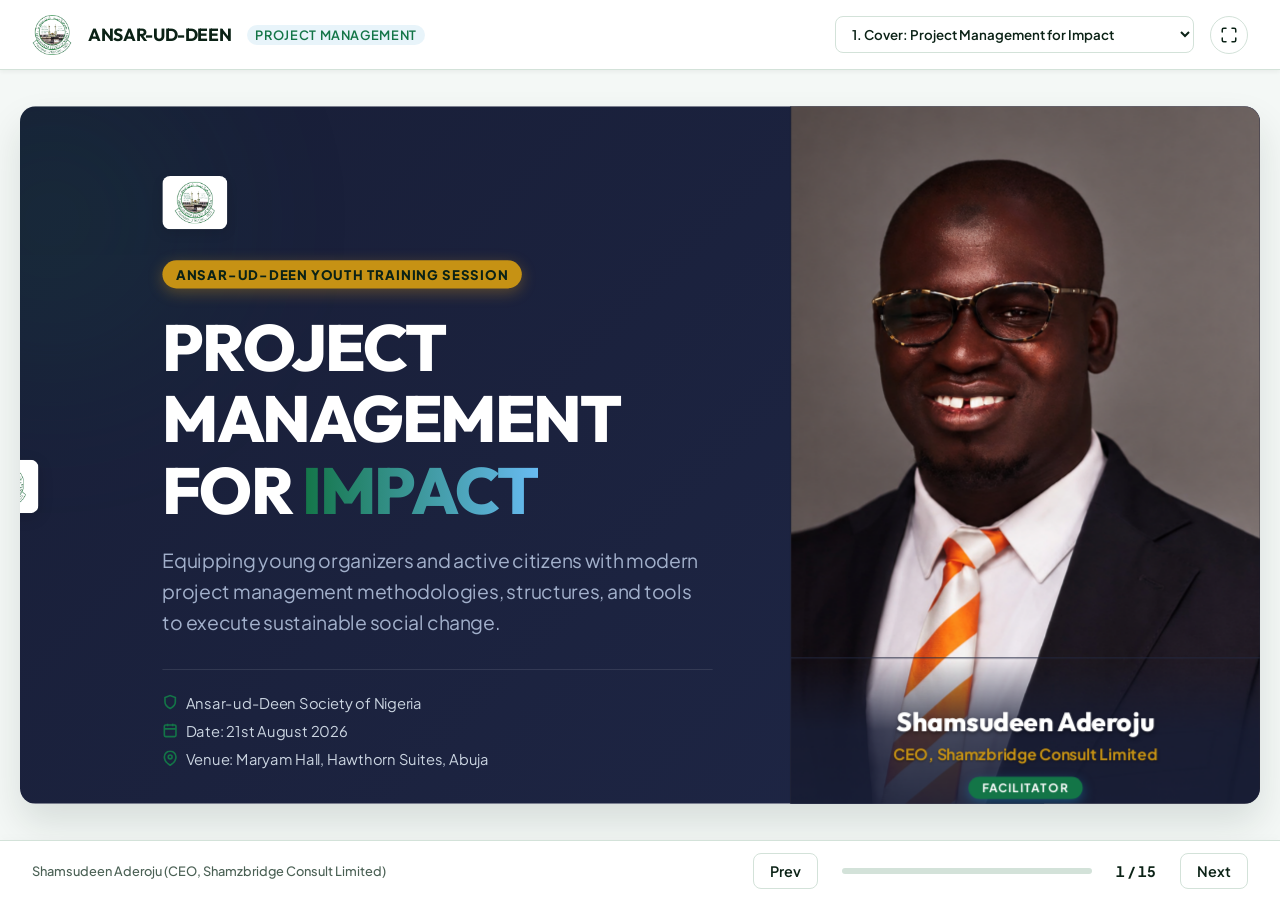
==== index.html @ d58ef49d "Reorganize files: move pm-presentation content to root and adjust relative paths" ====
<!DOCTYPE html>
<html lang="en">
<head>
  <meta charset="UTF-8">
  <meta name="viewport" content="width=device-width, initial-scale=1.0">
  <title>Project Management for Impact | Ansar-ud-Deen Society</title>
  <meta name="description" content="Semi-interactive slide presentation on Project Management for Impact for Ansar-ud-Deen Society.">
  <link rel="stylesheet" href="style.css">
  <script>
    window.addEventListener('error', function(e) {
      const errorDiv = document.createElement('div');
      errorDiv.style.position = 'fixed';
      errorDiv.style.top = '0';
      errorDiv.style.left = '0';
      errorDiv.style.width = '100%';
      errorDiv.style.backgroundColor = '#e11d48';
      errorDiv.style.color = '#ffffff';
      errorDiv.style.padding = '12px 24px';
      errorDiv.style.fontSize = '14px';
      errorDiv.style.fontFamily = 'monospace';
      errorDiv.style.zIndex = '999999';
      errorDiv.style.boxShadow = '0 4px 12px rgba(0,0,0,0.15)';
      errorDiv.innerHTML = '<strong>JS Error:</strong> ' + e.message + ' at ' + e.filename.split('/').pop() + ':' + e.lineno + ':' + e.colno;
      document.body.appendChild(errorDiv);
    });
  </script>
</head>
<body>

  <!-- TOP HEADER -->
  <header>
    <div class="brand-section">
      <div class="brand-logos">
        <img src="images/ansarudeen.png" alt="Ansar-ud-Deen Logo" class="logo-img" onerror="this.style.display='none'">
      </div>
      <span class="brand-title">ANSAR-UD-DEEN</span>
      <span class="brand-tagline">Project Management</span>
    </div>
    
    <div class="nav-controls">
      <select id="slideSelect" class="slide-select">
        <option value="0">1. Cover: Project Management for Impact</option>
        <option value="1">2. Project Management Lifecycle: 5-Phase Cycle</option>
        <option value="2">3. Core PM Concepts &amp; Iron Triangle</option>
        <option value="3">4. Phase 1: Initiation (Needs Assessment)</option>
        <option value="4">5. Phase 2: Planning &amp; Design</option>
        <option value="5">6. Phase 3: Execution &amp; Team Dynamics</option>
        <option value="6">7. Phase 4: Monitoring &amp; Evaluation</option>
        <option value="7">8. Phase 5: Closure &amp; Sustainability</option>
        <option value="8">9. Impact Model Canvas: Overview</option>
        <option value="9">10. Impact Model Canvas: Interactive Grid</option>
        <option value="10">11. Tying PM Lifecycle &amp; Canvas Into Projects</option>
        <option value="11">12. Live Walkthrough: NEXIM Project</option>
        <option value="12">13. Empowering Professionals &amp; Teams</option>
        <option value="13">14. Case Studies of Social Impact</option>
        <option value="14">15. Conclusion &amp; Q&amp;A</option>
      </select>
      
      <button id="fullscreenBtn" class="btn btn-icon" title="Toggle Fullscreen (Shortcut: F)">
        <svg width="18" height="18" viewBox="0 0 24 24" fill="none" stroke="currentColor" stroke-width="2" stroke-linecap="round" stroke-linejoin="round"><path d="M8 3H5a2 2 0 0 0-2 2v3m18 0V5a2 2 0 0 0-2-2h-3m0 18h3a2 2 0 0 0 2-2v-3M3 16v3a2 2 0 0 0 2 2h3"></path></svg>
      </button>
    </div>
  </header>

  <!-- VIEWPORT FOR 16:9 DECK CONTAINER -->
  <main class="deck-viewport" id="deckViewport">
    <div class="deck-container" id="deckContainer">

      <!-- ==========================================
           SLIDE 1: COVER SLIDE
           ========================================== -->
      <section class="slide active slide-cover" id="slide-0">
        <!-- Background Shapes -->
        <div class="slide-bg-shapes">
          <div class="bg-blob-1"></div>
          <div class="bg-blob-2"></div>
        </div>

        <!-- Top Right Logo -->
        <img src="images/ansarudeen.png" alt="Ansar-ud-Deen Logo" class="cover-top-logo-right" onerror="this.style.display='none'">

        <div class="cover-container">
          <div class="cover-left">
            <img src="images/ansarudeen.png" alt="Ansar-ud-Deen Logo" class="cover-logo-left" onerror="this.style.display='none'">
            <span class="cover-badge">Ansar-ud-Deen Youth Training Session</span>
            <h1 class="cover-title">PROJECT MANAGEMENT FOR <span>IMPACT</span></h1>
            <p class="cover-description">
              Equipping young organizers and active citizens with modern project management methodologies, structures, and tools to execute sustainable social change.
            </p>
            <div class="cover-meta">
              <div class="meta-item">
                <svg width="16" height="16" viewBox="0 0 24 24" fill="none" stroke="currentColor" stroke-width="2.5"><path d="M12 22s8-4 8-10V5l-8-3-8 3v7c0 6 8 10 8 10z"></path></svg>
                <span>Ansar-ud-Deen Society of Nigeria</span>
              </div>
              <div class="meta-item">
                <svg width="16" height="16" viewBox="0 0 24 24" fill="none" stroke="currentColor" stroke-width="2.5"><rect x="3" y="4" width="18" height="18" rx="2" ry="2"></rect><line x1="16" y1="2" x2="16" y2="6"></line><line x1="8" y1="2" x2="8" y2="6"></line><line x1="3" y1="10" x2="21" y2="10"></line></svg>
                <span>Date: 21st August 2026</span>
              </div>
              <div class="meta-item">
                <svg width="16" height="16" viewBox="0 0 24 24" fill="none" stroke="currentColor" stroke-width="2.5"><path d="M21 10c0 7-9 13-9 13s-9-6-9-13a9 9 0 0 1 18 0z"></path><circle cx="12" cy="10" r="3"></circle></svg>
                <span>Venue: Maryam Hall, Hawthorn Suites, Abuja</span>
              </div>
            </div>
          </div>
          <div class="cover-right">
            <!-- Full Speaker Image & Overlay Card -->
            <img src="Mr Shamsudeen Aderoju.png" alt="Shamsudeen Aderoju" class="cover-speaker-img-full" onerror="this.style.display='none'">
            <div class="cover-speaker-overlay-banner">
              <h3 class="cover-speaker-name">Shamsudeen Aderoju</h3>
              <p class="cover-speaker-title">CEO, Shamzbridge Consult Limited</p>
              <span class="cover-speaker-badge">Facilitator</span>
            </div>
          </div>
        </div>
      </section>
      <!-- ==========================================
           SLIDE 2: STANDARD PROJECT MANAGEMENT LIFECYCLE (5-PHASE CYCLE)
           ========================================== -->
      <section class="slide" id="slide-1">
        <!-- Background Shapes -->
        <div class="slide-bg-shapes">
          <div class="bg-blob-1"></div>
          <div class="bg-blob-2"></div>
          <div class="bg-pattern"></div>
        </div>

        <h1 class="slide-title">The Project Management Lifecycle</h1>
        <p class="body-text" style="margin-bottom: 1rem;">
          A structured framework to guide project teams from initial concept to successful execution and long-term community impact.
        </p>
        
        <div class="framework-container">
          <div class="framework-diagram">
            <div class="framework-step active" data-target="fw-initiation">
              <span class="step-num">1</span>
              <span class="step-title">Initiation</span>
            </div>
            <div class="framework-step" data-target="fw-planning">
              <span class="step-num">2</span>
              <span class="step-title">Planning</span>
            </div>
            <div class="framework-step" data-target="fw-execution">
              <span class="step-num">3</span>
              <span class="step-title">Execution</span>
            </div>
            <div class="framework-step" data-target="fw-monitoring">
              <span class="step-num">4</span>
              <span class="step-title">M&amp;E (Control)</span>
            </div>
            <div class="framework-step" data-target="fw-closure">
              <span class="step-num">5</span>
              <span class="step-title">Closure</span>
            </div>
          </div>
          
          <div class="framework-details-panel">
            <!-- STEP 1: INITIATION -->
            <div class="framework-details-content active" id="fw-initiation">
              <div class="framework-detail-header">
                <span class="framework-detail-badge">Phase 1</span>
                <h3 class="framework-detail-title">Project Initiation</h3>
              </div>
              <p class="body-text" style="font-size: 0.95rem; margin-bottom: 1rem;">
                <b>Core Question:</b> Is this project worth doing and feasible? Define initial scope, assess community needs, identify key stakeholders, and secure basic authorization.
              </p>
              <div class="framework-bullets">
                <div class="framework-bullet-item">
                  <svg width="14" height="14" viewBox="0 0 24 24" fill="none" stroke="currentColor" stroke-width="3" stroke-linecap="round" stroke-linejoin="round"><polyline points="20 6 9 17 4 12"></polyline></svg>
                  <span><b>Needs Assessment:</b> Use surveys, focus groups, and interviews to discover real local problems rather than making assumptions.</span>
                </div>
                <div class="framework-bullet-item">
                  <svg width="14" height="14" viewBox="0 0 24 24" fill="none" stroke="currentColor" stroke-width="3" stroke-linecap="round" stroke-linejoin="round"><polyline points="20 6 9 17 4 12"></polyline></svg>
                  <span><b>Project Charter:</b> Write a high-level project charter defining objectives, expected outcomes, scope boundaries, and core team.</span>
                </div>
                <div class="framework-bullet-item">
                  <svg width="14" height="14" viewBox="0 0 24 24" fill="none" stroke="currentColor" stroke-width="3" stroke-linecap="round" stroke-linejoin="round"><polyline points="20 6 9 17 4 12"></polyline></svg>
                  <span><b>Key Output:</b> An approved Project Charter and stakeholder register to proceed to detailed planning.</span>
                </div>
              </div>
            </div>

            <!-- STEP 2: PLANNING -->
            <div class="framework-details-content" id="fw-planning">
              <div class="framework-detail-header">
                <span class="framework-detail-badge">Phase 2</span>
                <h3 class="framework-detail-title">Project Planning</h3>
              </div>
              <p class="body-text" style="font-size: 0.95rem; margin-bottom: 1rem;">
                <b>Core Question:</b> How exactly will we deliver the project? Map out tasks, milestones, calendars, budgets, resources, and risk mitigations.
              </p>
              <div class="framework-bullets">
                <div class="framework-bullet-item">
                  <svg width="14" height="14" viewBox="0 0 24 24" fill="none" stroke="currentColor" stroke-width="3" stroke-linecap="round" stroke-linejoin="round"><polyline points="20 6 9 17 4 12"></polyline></svg>
                  <span><b>Work Breakdown Structure (WBS):</b> Divide the project scope into small, manageable tasks with clear assignments.</span>
                </div>
                <div class="framework-bullet-item">
                  <svg width="14" height="14" viewBox="0 0 24 24" fill="none" stroke="currentColor" stroke-width="3" stroke-linecap="round" stroke-linejoin="round"><polyline points="20 6 9 17 4 12"></polyline></svg>
                  <span><b>Budgeting &amp; Sponsorship:</b> Develop itemized budgets and pitch templates to secure funding and resources.</span>
                </div>
                <div class="framework-bullet-item">
                  <svg width="14" height="14" viewBox="0 0 24 24" fill="none" stroke="currentColor" stroke-width="3" stroke-linecap="round" stroke-linejoin="round"><polyline points="20 6 9 17 4 12"></polyline></svg>
                  <span><b>Key Output:</b> A comprehensive project roadmap (Gantt schedule), budget plans, and risk checklist.</span>
                </div>
              </div>
            </div>

            <!-- STEP 3: EXECUTION -->
            <div class="framework-details-content" id="fw-execution">
              <div class="framework-detail-header">
                <span class="framework-detail-badge">Phase 3</span>
                <h3 class="framework-detail-title">Project Execution</h3>
              </div>
              <p class="body-text" style="font-size: 0.95rem; margin-bottom: 1rem;">
                <b>Core Question:</b> Are we deploying planned activities effectively? Coordinate volunteers, manage partners, run public campaigns, and execute operations.
              </p>
              <div class="framework-bullets">
                <div class="framework-bullet-item">
                  <svg width="14" height="14" viewBox="0 0 24 24" fill="none" stroke="currentColor" stroke-width="3" stroke-linecap="round" stroke-linejoin="round"><polyline points="20 6 9 17 4 12"></polyline></svg>
                  <span><b>Team Coordination:</b> Hold team standups, distribute volunteer checklists, and manage vendor/partner relations.</span>
                </div>
                <div class="framework-bullet-item">
                  <svg width="14" height="14" viewBox="0 0 24 24" fill="none" stroke="currentColor" stroke-width="3" stroke-linecap="round" stroke-linejoin="round"><polyline points="20 6 9 17 4 12"></polyline></svg>
                  <span><b>Public Relations:</b> Conduct marketing, community outreach, and stakeholder engagement to drive enrollment or attendance.</span>
                </div>
                <div class="framework-bullet-item">
                  <svg width="14" height="14" viewBox="0 0 24 24" fill="none" stroke="currentColor" stroke-width="3" stroke-linecap="round" stroke-linejoin="round"><polyline points="20 6 9 17 4 12"></polyline></svg>
                  <span><b>Key Output:</b> Active delivery of project tasks, workshop sessions, or community campaigns.</span>
                </div>
              </div>
            </div>

            <!-- STEP 4: MONITORING -->
            <div class="framework-details-content" id="fw-monitoring">
              <div class="framework-detail-header">
                <span class="framework-detail-badge">Phase 4</span>
                <h3 class="framework-detail-title">Monitoring &amp; Evaluation</h3>
              </div>
              <p class="body-text" style="font-size: 0.95rem; margin-bottom: 1rem;">
                <b>Core Question:</b> Are we meeting goals and managing resources? Track timelines, analyze budgets, and gather social impact metrics.
              </p>
              <div class="framework-bullets">
                <div class="framework-bullet-item">
                  <svg width="14" height="14" viewBox="0 0 24 24" fill="none" stroke="currentColor" stroke-width="3" stroke-linecap="round" stroke-linejoin="round"><polyline points="20 6 9 17 4 12"></polyline></svg>
                  <span><b>Variance Control:</b> Track actual schedule progress and expenditures vs. target baselines to handle issues early.</span>
                </div>
                <div class="framework-bullet-item">
                  <svg width="14" height="14" viewBox="0 0 24 24" fill="none" stroke="currentColor" stroke-width="3" stroke-linecap="round" stroke-linejoin="round"><polyline points="20 6 9 17 4 12"></polyline></svg>
                  <span><b>Impact Metrics:</b> Verify immediate quantitative outputs and track long-term qualitative changes in communities.</span>
                </div>
                <div class="framework-bullet-item">
                  <svg width="14" height="14" viewBox="0 0 24 24" fill="none" stroke="currentColor" stroke-width="3" stroke-linecap="round" stroke-linejoin="round"><polyline points="20 6 9 17 4 12"></polyline></svg>
                  <span><b>Key Output:</b> Operational data, registry metrics, budget trackers, and feedback surveys.</span>
                </div>
              </div>
            </div>

            <!-- STEP 5: CLOSURE -->
            <div class="framework-details-content" id="fw-closure">
              <div class="framework-detail-header">
                <span class="framework-detail-badge">Phase 5</span>
                <h3 class="framework-detail-title">Project Closure &amp; Handover</h3>
              </div>
              <p class="body-text" style="font-size: 0.95rem; margin-bottom: 1rem;">
                <b>Core Question:</b> What did we accomplish and how do we ensure sustainability? Complete accounts, write reports, and hand over assets.
              </p>
              <div class="framework-bullets">
                <div class="framework-bullet-item">
                  <svg width="14" height="14" viewBox="0 0 24 24" fill="none" stroke="currentColor" stroke-width="3" stroke-linecap="round" stroke-linejoin="round"><polyline points="20 6 9 17 4 12"></polyline></svg>
                  <span><b>Administrative Closure:</b> Pay final vendor invoices, audit project ledger, and compile financial records.</span>
                </div>
                <div class="framework-bullet-item">
                  <svg width="14" height="14" viewBox="0 0 24 24" fill="none" stroke="currentColor" stroke-width="3" stroke-linecap="round" stroke-linejoin="round"><polyline points="20 6 9 17 4 12"></polyline></svg>
                  <span><b>Lessons Learned &amp; Handover:</b> Archive graphic design assets, contact registers, and write review logs for future teams.</span>
                </div>
                <div class="framework-bullet-item">
                  <svg width="14" height="14" viewBox="0 0 24 24" fill="none" stroke="currentColor" stroke-width="3" stroke-linecap="round" stroke-linejoin="round"><polyline points="20 6 9 17 4 12"></polyline></svg>
                  <span><b>Key Output:</b> Final project evaluation report, lessons log, financial audit, and sustainability handover contracts.</span>
                </div>
              </div>
            </div>
          </div>
        </div>
      </section>

      <!-- ==========================================
           SLIDE 3: CORE PM CONCEPTS & IRON TRIANGLE
           ========================================== -->
      <section class="slide" id="slide-2">
        <!-- Background Shapes -->
        <div class="slide-bg-shapes">
          <div class="bg-blob-1"></div>
          <div class="bg-blob-2"></div>
          <div class="bg-pattern"></div>
        </div>

        <h1 class="slide-title">Core Project Management Concepts</h1>
        
        <div class="concepts-layout">
          <div class="triangle-container">
            <h3 class="section-header" id="triangleInfoTitle" style="font-size: 1.1rem;">Click Triangle Nodes to Explore</h3>
            <svg class="iron-triangle-svg" viewBox="0 0 300 300">
              <!-- Lines -->
              <line id="line-scope-time" class="triangle-line" x1="150" y1="50" x2="50" y2="220" />
              <line id="line-scope-cost" class="triangle-line" x1="150" y1="50" x2="250" y2="220" />
              <line id="line-time-cost" class="triangle-line" x1="50" y1="220" x2="250" y2="220" />
              
              <!-- Nodes -->
              <g class="triangle-node active" data-concept="scope" transform="translate(150,50)">
                <circle r="10" />
                <text class="triangle-text" y="-20" text-anchor="middle">SCOPE</text>
              </g>
              <g class="triangle-node" data-concept="time" transform="translate(50,220)">
                <circle r="10" />
                <text class="triangle-text" x="-15" y="25" text-anchor="middle">TIME</text>
              </g>
              <g class="triangle-node" data-concept="cost" transform="translate(250,220)">
                <circle r="10" />
                <text class="triangle-text" x="15" y="25" text-anchor="middle">COST</text>
              </g>
              
              <text class="triangle-center-text" x="150" y="170">QUALITY</text>
            </svg>
            <div class="triangle-info-box">
              Changing any side of the triangle compromises quality.
            </div>
          </div>
          
          <div class="concept-tabs">
            <div class="concept-tab-card active" data-concept="scope">
              <div class="concept-tab-header">
                <span class="concept-tab-title">Scope: The What &amp; How Much</span>
                <span class="concept-tab-badge tab-badge-navy">Boundary</span>
              </div>
              <p class="concept-tab-desc">
                Scope defines all the work required to complete the project successfully. It is your project's boundary. 
                <br><br>
                <b>Scope Creep:</b> Adding uncontrolled tasks without expanding budget or time. Stop scope creep early to protect your team from burnout.
              </p>
            </div>
            
            <div class="concept-tab-card" data-concept="time">
              <div class="concept-tab-header">
                <span class="concept-tab-title">Time: The Timeline &amp; Schedule</span>
                <span class="concept-tab-badge tab-badge-blue">Deadline</span>
              </div>
              <p class="concept-tab-desc">
                Projects have a strict start and end. Time management involves planning calendar milestones, tasks duration, and resource scheduling.
                <br><br>
                Use simple timelines (like Gantt charts) to track milestones and avoid project day crunches.
              </p>
            </div>
            
            <div class="concept-tab-card" data-concept="cost">
              <div class="concept-tab-header">
                <span class="concept-tab-title">Cost: The Budget &amp; Funds</span>
                <span class="concept-tab-badge tab-badge-accent">Finance</span>
              </div>
              <p class="concept-tab-desc">
                Cost encompasses financial budgets, materials, and volunteer assets. 
                <br><br>
                Always draft itemized budgets. Map costs to sponsorships (cash or in-kind donations) and run audits to build credibility with sponsors and partners.
              </p>
            </div>
          </div>
        </div>
      </section>

      <!-- ==========================================
           SLIDE 4: PHASE 1: INITIATION
           ========================================== -->
      <section class="slide" id="slide-3">
        <!-- Background Shapes -->
        <div class="slide-bg-shapes">
          <div class="bg-blob-1"></div>
          <div class="bg-blob-2"></div>
          <div class="bg-pattern"></div>
        </div>

        <h1 class="slide-title">Phase 1: Project Initiation</h1>
        
        <div class="initiation-layout">
          <div class="checklist-box">
            <div class="checklist-item">
              <div class="checklist-bullet">1</div>
              <div class="checklist-text">
                <h4>Community Needs Assessment</h4>
                <p>Never guess a community's needs. Use surveys, focus groups, and interviews to find the root issues affecting the community.</p>
              </div>
            </div>
            <div class="checklist-item">
              <div class="checklist-bullet">2</div>
              <div class="checklist-text">
                <h4>Define the Project Charter</h4>
                <p>Draft a brief project brief specifying the "Why", "What", expected outcomes, core project director, and team members.</p>
              </div>
            </div>
            <div class="checklist-item">
              <div class="checklist-bullet">3</div>
              <div class="checklist-text">
                <h4>Stakeholder Analysis</h4>
                <p>Identify local leaders, government agencies, corporate sponsors, and volunteers whose support or feedback is required.</p>
              </div>
            </div>
          </div>
          
          <div class="sdg-selector">
            <h3 class="section-header" style="font-size: 1.1rem; margin-bottom: 0.5rem;">Aligning with Global SDGs</h3>
            <p class="body-text" style="font-size: 0.9rem; margin-bottom: 1rem;">Click an SDG card below to see how project alignments look:</p>
            
            <div class="sdg-grid">
              <button class="sdg-icon-btn sdg-1 active" data-sdg="1">
                <img src="images/Sustainable_Development_Goal_01NoPoverty.svg.webp" alt="SDG 1">
              </button>
              <button class="sdg-icon-btn sdg-2" data-sdg="2">
                <img src="images/SDG2-zero-hunger-progress-FINAL.webp" alt="SDG 2">
              </button>
              <button class="sdg-icon-btn sdg-3" data-sdg="3">
                <img src="images/sdg3.png" alt="SDG 3">
              </button>
              <button class="sdg-icon-btn sdg-4" data-sdg="4">
                <img src="images/sdg4.png" alt="SDG 4">
              </button>
              <button class="sdg-icon-btn sdg-5" data-sdg="5">
                <img src="images/sdg5.png" alt="SDG 5">
              </button>
              <button class="sdg-icon-btn sdg-6" data-sdg="6">
                <img src="images/sdg6.png" alt="SDG 6">
              </button>
              <button class="sdg-icon-btn sdg-8" data-sdg="8">
                <img src="images/sdg8.png" alt="SDG 8">
              </button>
              <button class="sdg-icon-btn sdg-13" data-sdg="13">
                <img src="images/sdg13.png" alt="SDG 13">
              </button>
            </div>
            
            <div class="sdg-details">
              <h4 class="sdg-details-title" id="sdgDetailsTitle">SDG 1: No Poverty</h4>
              <p class="sdg-details-desc" id="sdgDetailsDesc">Projects targeting financial literacy, micro-enterprise training for local youths, and skills acquisition schemes. This resolves through local entrepreneurship summits and vocational training.</p>
            </div>
          </div>
        </div>
      </section>

      <!-- ==========================================
           SLIDE 5: PHASE 2: PLANNING & DESIGN
           ========================================== -->
      <section class="slide" id="slide-4">
        <!-- Background Shapes -->
        <div class="slide-bg-shapes">
          <div class="bg-blob-1"></div>
          <div class="bg-blob-2"></div>
          <div class="bg-pattern"></div>
        </div>

        <h1 class="slide-title">Phase 2: Planning &amp; Design</h1>
        
        <div class="planning-layout">
          <div class="gantt-widget">
            <h3 class="section-header" style="font-size: 1.1rem; margin-bottom: 0;">Project Roadmap (Gantt Schedule)</h3>
            <p style="font-size: 0.8rem; color: var(--color-text-muted);">Click on a bar below to view phase details:</p>
            
            <div class="gantt-chart">
              <div class="gantt-row">
                <span class="gantt-label">Initiation</span>
                <div class="gantt-timeline-track">
                  <div class="gantt-bar gantt-w1-2" data-phase="initiation">Weeks 1 - 2</div>
                </div>
              </div>
              <div class="gantt-row">
                <span class="gantt-label">Planning &amp; PR</span>
                <div class="gantt-timeline-track">
                  <div class="gantt-bar gantt-w2-4" data-phase="planning">Weeks 2 - 4</div>
                </div>
              </div>
              <div class="gantt-row">
                <span class="gantt-label">Execution</span>
                <div class="gantt-timeline-track">
                  <div class="gantt-bar gantt-w4-6" data-phase="execution">Weeks 4 - 6</div>
                </div>
              </div>
              <div class="gantt-row">
                <span class="gantt-label">M&amp;E &amp; Closure</span>
                <div class="gantt-timeline-track">
                  <div class="gantt-bar gantt-w5-8" data-phase="closure">Weeks 5 - 8</div>
                </div>
              </div>
            </div>
            
            <div class="gantt-info-panel">
              <h4 class="gantt-info-title" id="ganttInfoTitle">Weeks 1 - 2: Project Initiation</h4>
              <p class="gantt-info-desc" id="ganttInfoDesc">Perform needs assessments, stakeholder interviews, align with strategic project goals, draft project charter, and secure initial approvals.</p>
            </div>
          </div>
          
          <div style="display: flex; flex-direction: column; gap: 1.5rem; justify-content: center;">
            <div class="card">
              <h4 class="card-title">Work Breakdown Structure (WBS)</h4>
              <p class="body-text" style="font-size: 0.9rem; margin-bottom: 0;">
                Deconstruct the project into small, bite-sized tasks. Distribute tasks to committee members using clear checklists to prevent gaps.
              </p>
            </div>
            <div class="card accent">
              <h4 class="card-title">Risk Management Checklist</h4>
              <p class="body-text" style="font-size: 0.9rem; margin-bottom: 0;">
                Identify threats early (e.g., logistics issues, venue problems, rain). Formulate backup plans so the project continues smoothly no matter the conditions.
              </p>
            </div>
          </div>
        </div>
      </section>

      <!-- ==========================================
           SLIDE 6: PHASE 3: EXECUTION & TEAM DYNAMICS
           ========================================== -->
      <section class="slide" id="slide-5">
        <!-- Background Shapes -->
        <div class="slide-bg-shapes">
          <div class="bg-blob-1"></div>
          <div class="bg-blob-2"></div>
          <div class="bg-pattern"></div>
        </div>

        <h1 class="slide-title">Phase 3: Execution &amp; Team Dynamics</h1>
        
        <div class="execution-layout">
          <div class="org-chart-box">
            <h3 class="section-header" style="font-size: 1.1rem; margin-bottom: 0;">Interactive Project Team</h3>
            
            <!-- Director Node -->
            <div class="org-node director active" data-id="director">
              <div class="org-node-title">Project Director</div>
              <div class="org-node-subtitle">Overall Lead</div>
            </div>
            <div class="org-line"></div>
            
            <!-- Sub Roles Row -->
            <div class="org-row-flex">
              <div class="org-node" data-id="planner">
                <div class="org-node-title">Secretary</div>
                <div class="org-node-subtitle">Admin &amp; Records</div>
              </div>
              <div class="org-node" data-id="treasurer">
                <div class="org-node-title">Treasurer / Logistics</div>
                <div class="org-node-subtitle">Finance &amp; Venue</div>
              </div>
              <div class="org-node" data-id="relations">
                <div class="org-node-title">PR &amp; Volunteers</div>
                <div class="org-node-subtitle">Media &amp; Recruitment</div>
              </div>
            </div>
          </div>
          
          <div class="org-details-card">
            <h3 class="org-details-name" id="orgDetailsName">Project Director</h3>
            <span class="org-details-role" id="orgDetailsRole">Strategic Leader</span>
            <div class="org-details-list" id="orgDetailsList">
              <div class="framework-bullet-item">
                <svg width="14" height="14" viewBox="0 0 24 24" fill="none" stroke="currentColor" stroke-width="3" stroke-linecap="round" stroke-linejoin="round"><polyline points="20 6 9 17 4 12"></polyline></svg>
                <span>Liaises with project sponsors, steering committee, and advisory board.</span>
              </div>
              <div class="framework-bullet-item">
                <svg width="14" height="14" viewBox="0 0 24 24" fill="none" stroke="currentColor" stroke-width="3" stroke-linecap="round" stroke-linejoin="round"><polyline points="20 6 9 17 4 12"></polyline></svg>
                <span>Overlooks all project deliverables, milestones, and safety guidelines.</span>
              </div>
              <div class="framework-bullet-item">
                <svg width="14" height="14" viewBox="0 0 24 24" fill="none" stroke="currentColor" stroke-width="3" stroke-linecap="round" stroke-linejoin="round"><polyline points="20 6 9 17 4 12"></polyline></svg>
                <span>Coordinates key stakeholder and partner relations.</span>
              </div>
              <div class="framework-bullet-item">
                <svg width="14" height="14" viewBox="0 0 24 24" fill="none" stroke="currentColor" stroke-width="3" stroke-linecap="round" stroke-linejoin="round"><polyline points="20 6 9 17 4 12"></polyline></svg>
                <span>Drives the project's vision and core goals.</span>
              </div>
            </div>
          </div>
        </div>
      </section>

      <!-- ==========================================
           SLIDE 7: PHASE 4: MONITORING & EVALUATION
           ========================================== -->
      <section class="slide" id="slide-6">
        <!-- Background Shapes -->
        <div class="slide-bg-shapes">
          <div class="bg-blob-1"></div>
          <div class="bg-blob-2"></div>
          <div class="bg-pattern"></div>
        </div>

        <h1 class="slide-title">Phase 4: Monitoring &amp; Evaluation</h1>
        
        <div class="m-e-layout">
          <div class="m-e-cards">
            <div class="m-e-card">
              <span class="m-e-badge badge-output">Outputs</span>
              <div class="m-e-content">
                <h4>Quantitative Actions</h4>
                <p>The immediate, tangible results of your activities. Easy to count but doesn't show long-term change.</p>
                <p style="font-size: 0.8rem; font-weight: bold; margin-top: 4px; color: var(--color-primary);">
                  Examples: 50 laptops distributed, 100 students registered, 5 classes run.
                </p>
              </div>
            </div>
            
            <div class="m-e-card">
              <span class="m-e-badge badge-outcome">Outcomes</span>
              <div class="m-e-content">
                <h4>Qualitative Changes</h4>
                <p>The actual impact or behavioral shifts in the community. Requires long-term tracking.</p>
                <p style="font-size: 0.8rem; font-weight: bold; margin-top: 4px; color: var(--color-accent);">
                  Examples: 65% of students secured tech jobs, local coding projects created.
                </p>
              </div>
            </div>
          </div>
          
          <div class="calculator-widget">
            <h3 class="calc-title">Project Impact Estimator</h3>
            
            <div class="calc-row">
              <div class="calc-row-header">
                <span>Active Project Volunteers</span>
                <span id="volunteersValue">25</span>
              </div>
              <input type="range" id="volunteersSlider" class="calc-slider" min="5" max="200" value="25">
            </div>
            
            <div class="calc-row">
              <div class="calc-row-header">
                <span>Target Community Reach</span>
                <span id="targetReachValue">150</span>
              </div>
              <input type="range" id="targetReachSlider" class="calc-slider" min="50" max="5000" value="150" step="50">
            </div>
            
            <div class="calc-row">
              <div class="calc-row-header">
                <span>Resource/Budget Efficiency</span>
                <span id="efficiencyValue">Medium</span>
              </div>
              <input type="range" id="efficiencySlider" class="calc-slider" min="1" max="3" value="2" step="1">
            </div>
            
            <div class="calc-result-box">
              <div style="font-size: 0.75rem; text-transform: uppercase; color: var(--color-text-muted); font-weight: 700;">Project Impact Score</div>
              <div class="calc-score" id="calcScore">0</div>
              <div class="calc-rating" id="calcRating">Local Project Impact</div>
            </div>
          </div>
        </div>
      </section>

      <!-- ==========================================
           SLIDE 8: PHASE 5: CLOSURE & SUSTAINABILITY
           ========================================== -->
      <section class="slide" id="slide-7">
        <!-- Background Shapes -->
        <div class="slide-bg-shapes">
          <div class="bg-blob-1"></div>
          <div class="bg-blob-2"></div>
          <div class="bg-pattern"></div>
        </div>

        <h1 class="slide-title">Phase 5: Closure &amp; Sustainability</h1>
        
        <div class="closure-grid">
          <div class="card closure-card">
            <div class="closure-card-icon">📂</div>
            <h4 class="closure-card-title">Administrative Closure</h4>
            <p class="closure-card-text">
              Ensure all project accounts balance, return borrowed venues, clear expenses, and compile documentation reports.
            </p>
            <div class="closure-list">
              <div class="closure-item">
                <svg width="14" height="14" viewBox="0 0 24 24" fill="none" stroke="currentColor" stroke-width="3" stroke-linecap="round" stroke-linejoin="round"><polyline points="20 6 9 17 4 12"></polyline></svg>
                <span>Financial Auditing done</span>
              </div>
              <div class="closure-item">
                <svg width="14" height="14" viewBox="0 0 24 24" fill="none" stroke="currentColor" stroke-width="3" stroke-linecap="round" stroke-linejoin="round"><polyline points="20 6 9 17 4 12"></polyline></svg>
                <span>Vendor payments completed</span>
              </div>
            </div>
          </div>
          
          <div class="card closure-card accent">
            <div class="closure-card-icon">🧠</div>
            <h4 class="closure-card-title">Knowledge Handover</h4>
            <p class="closure-card-text">
              Save key contacts, volunteer lists, design graphics, and write a "lessons learned" review for future board directors.
            </p>
            <div class="closure-list">
              <div class="closure-item">
                <svg width="14" height="14" viewBox="0 0 24 24" fill="none" stroke="currentColor" stroke-width="3" stroke-linecap="round" stroke-linejoin="round"><polyline points="20 6 9 17 4 12"></polyline></svg>
                <span>Lessons log archived</span>
              </div>
              <div class="closure-item">
                <svg width="14" height="14" viewBox="0 0 24 24" fill="none" stroke="currentColor" stroke-width="3" stroke-linecap="round" stroke-linejoin="round"><polyline points="20 6 9 17 4 12"></polyline></svg>
                <span>Shared drive folders structured</span>
              </div>
            </div>
          </div>
          
          <div class="card closure-card">
            <div class="closure-card-icon">🌱</div>
            <h4 class="closure-card-title">Long-term Sustainability</h4>
            <p class="closure-card-text">
              Hand over physical facilities to local community committees or formulate a self-sustaining funding system.
            </p>
            <div class="closure-list">
              <div class="closure-item">
                <svg width="14" height="14" viewBox="0 0 24 24" fill="none" stroke="currentColor" stroke-width="3" stroke-linecap="round" stroke-linejoin="round"><polyline points="20 6 9 17 4 12"></polyline></svg>
                <span>Asset custodians appointed</span>
              </div>
              <div class="closure-item">
                <svg width="14" height="14" viewBox="0 0 24 24" fill="none" stroke="currentColor" stroke-width="3" stroke-linecap="round" stroke-linejoin="round"><polyline points="20 6 9 17 4 12"></polyline></svg>
                <span>Partnership contracts signed</span>
              </div>
            </div>
          </div>
        </div>
      </section>

      <!-- ==========================================
           SLIDE 9: IMPACT MODEL CANVAS OVERVIEW
           ========================================== -->
      <section class="slide" id="slide-8">
        <!-- Background Shapes -->
        <div class="slide-bg-shapes">
          <div class="bg-blob-1"></div>
          <div class="bg-blob-2"></div>
          <div class="bg-pattern"></div>
        </div>

        <h1 class="slide-title">Impact Model Canvas: Overview</h1>
        
        <div class="canvas-intro-layout">
          <div class="canvas-mockup">
            <div class="mockup-block mb-p">Problem &amp; Needs</div>
            <div class="mockup-block mb-ka">Core Activities</div>
            <div class="mockup-block mb-vp">Value Proposition</div>
            <div class="mockup-block mb-ch">Channels</div>
            <div class="mockup-block mb-si">Social Impact</div>
            <div class="mockup-block mb-kr">Key Resources</div>
            <div class="mockup-block mb-b">Beneficiaries</div>
            <div class="mockup-block mb-co">Cost Structure</div>
            <div class="mockup-block mb-rs">Sustainability Model</div>
          </div>
          
          <div class="canvas-intro-bullets">
            <h2 class="slide-subtitle" style="margin-bottom: 0.5rem; font-size: 1.5rem;">Why use the Canvas?</h2>
            
            <div class="canvas-intro-item">
              <div class="canvas-intro-number">1</div>
              <div class="canvas-intro-text">
                <h4>Social Mission Centered</h4>
                <p>Unlike traditional business canvases, the Impact Model Canvas positions the community's problems and long-term social impact as the foundation.</p>
              </div>
            </div>
            
            <div class="canvas-intro-item">
              <div class="canvas-intro-number">2</div>
              <div class="canvas-intro-text">
                <h4>Holistic Planning on One Page</h4>
                <p>Forces the project planning committee to map out activities, resources, stakeholders, and funding streams side-by-side to verify alignment.</p>
              </div>
            </div>
            
            <div class="canvas-intro-item">
              <div class="canvas-intro-number">3</div>
              <div class="canvas-intro-text">
                <h4>Prepares You for Sponsor Pitches</h4>
                <p>Fills in the exact gaps corporate CSR sponsors ask about: Who benefits? What do you spend? How do you measure success?</p>
              </div>
            </div>
          </div>
        </div>
      </section>

      <!-- ==========================================
           SLIDE 10: IMPACT MODEL CANVAS INTERACTIVE GRID
           ========================================== -->
      <section class="slide" id="slide-9">
        <!-- Background Shapes -->
        <div class="slide-bg-shapes">
          <div class="bg-blob-1"></div>
          <div class="bg-blob-2"></div>
          <div class="bg-pattern"></div>
        </div>

        <h1 class="slide-title">The Impact Model Canvas</h1>
        
        <div class="canvas-interactive-wrapper">
          <div class="canvas-grid">
            <!-- Problem -->
            <div class="canvas-block cb-problem active" data-block="problem">
              <span class="canvas-block-num">01</span>
              <span class="canvas-block-title">Problem &amp; Local Needs</span>
              <span class="canvas-block-icon">❓</span>
            </div>
            
            <!-- Activities -->
            <div class="canvas-block cb-activities" data-block="activities">
              <span class="canvas-block-num">02</span>
              <span class="canvas-block-title">Core Activities</span>
              <span class="canvas-block-icon">⚡</span>
            </div>
            
            <!-- Value Proposition -->
            <div class="canvas-block cb-value" data-block="value">
              <span class="canvas-block-num">03</span>
              <span class="canvas-block-title">Value Proposition</span>
              <span class="canvas-block-icon">💎</span>
            </div>
            
            <!-- Channels -->
            <div class="canvas-block cb-channels" data-block="channels">
              <span class="canvas-block-num">04</span>
              <span class="canvas-block-title">Channels</span>
              <span class="canvas-block-icon">📣</span>
            </div>
            
            <!-- Social Impact -->
            <div class="canvas-block cb-impact" data-block="impact">
              <span class="canvas-block-num">05</span>
              <span class="canvas-block-title">Social Impact</span>
              <span class="canvas-block-icon">🎯</span>
            </div>
            
            <!-- Resources -->
            <div class="canvas-block cb-resources" data-block="resources">
              <span class="canvas-block-num">06</span>
              <span class="canvas-block-title">Key Resources</span>
              <span class="canvas-block-icon">🛠️</span>
            </div>
            
            <!-- Beneficiaries -->
            <div class="canvas-block cb-beneficiaries" data-block="beneficiaries">
              <span class="canvas-block-num">07</span>
              <span class="canvas-block-title">Beneficiaries</span>
              <span class="canvas-block-icon">👥</span>
            </div>
            
            <!-- Costs -->
            <div class="canvas-block cb-costs" data-block="costs">
              <span class="canvas-block-num">08</span>
              <span class="canvas-block-title">Cost Structure</span>
              <span class="canvas-block-icon">💳</span>
            </div>
            
            <!-- Revenue -->
            <div class="canvas-block cb-revenue" data-block="revenue">
              <span class="canvas-block-num">09</span>
              <span class="canvas-block-title">Sustainability &amp; Reinvestment</span>
              <span class="canvas-block-icon">💰</span>
            </div>
          </div>
          
          <div class="canvas-interactive-detail">
            <h4 class="canvas-detail-title" id="canvasDetailTitle">1. Problem &amp; Local Needs</h4>
            <p class="canvas-detail-desc" id="canvasDetailDesc">
              Specify the community issues you are tackling (e.g., poor sanitation, youth unemployment in Northern Nigeria). <b>Project Example:</b> High youth unemployment due to lack of standard tech skills.
            </p>
          </div>
        </div>
      </section>

      <!-- ==========================================
           SLIDE 11: TYING PM LIFECYCLE & IMPACT CANVAS
           ========================================== -->
      <section class="slide" id="slide-10">
        <!-- Background Shapes -->
        <div class="slide-bg-shapes">
          <div class="bg-blob-1"></div>
          <div class="bg-blob-2"></div>
          <div class="bg-pattern"></div>
        </div>

        <h1 class="slide-title">Tying PM Lifecycle &amp; Impact Canvas Into Projects</h1>
        <p class="body-text" style="margin-bottom: 0.5rem;">
          How does strategy tie into execution? The project lifecycle manages our project phases, the Impact Model Canvas designs our project logic, and strategic governance drives delivery.
        </p>

        <div class="integration-layout">
          <!-- CARD 1: LIFECYCLE (WHEN) -->
          <div class="integration-flow-card">
            <span class="flow-badge rise">1. PM Lifecycle: Phases</span>
            <h4>Manage The Delivery (When)</h4>
            <div class="integration-bullets">
              <div class="integration-bullet">
                <svg width="14" height="14" viewBox="0 0 24 24" fill="none" stroke="currentColor" stroke-width="3"><polyline points="20 6 9 17 4 12"></polyline></svg>
                <span>Select execution steps: <b>Initiation, Planning, Execution, M&amp;E, Closure</b>.</span>
              </div>
              <div class="integration-bullet">
                <svg width="14" height="14" viewBox="0 0 24 24" fill="none" stroke="currentColor" stroke-width="3"><polyline points="20 6 9 17 4 12"></polyline></svg>
                <span>Determine how milestones are met at each operational gateway.</span>
              </div>
              <div class="integration-bullet">
                <svg width="14" height="14" viewBox="0 0 24 24" fill="none" stroke="currentColor" stroke-width="3"><polyline points="20 6 9 17 4 12"></polyline></svg>
                <span>Establish clear stage-gate reviews before proceeding to the next phase.</span>
              </div>
            </div>
          </div>

          <!-- CARD 2: CANVAS (HOW) -->
          <div class="integration-flow-card">
            <span class="flow-badge canvas">2. Canvas: Design Logic</span>
            <h4>Map The Structure (How)</h4>
            <div class="integration-bullets">
              <div class="integration-bullet">
                <svg width="14" height="14" viewBox="0 0 24 24" fill="none" stroke="currentColor" stroke-width="3"><polyline points="20 6 9 17 4 12"></polyline></svg>
                <span>Connect <b>Needs</b> directly to a unique <b>Value Proposition</b>.</span>
              </div>
              <div class="integration-bullet">
                <svg width="14" height="14" viewBox="0 0 24 24" fill="none" stroke="currentColor" stroke-width="3"><polyline points="20 6 9 17 4 12"></polyline></svg>
                <span>Map <b>Key Partners</b> and <b>Resources</b> required for operations.</span>
              </div>
              <div class="integration-bullet">
                <svg width="14" height="14" viewBox="0 0 24 24" fill="none" stroke="currentColor" stroke-width="3"><polyline points="20 6 9 17 4 12"></polyline></svg>
                <span>Analyze <b>Cost Structures</b> and formulate a <b>Sustainability Model</b>.</span>
              </div>
            </div>
          </div>

          <!-- CARD 3: EXECUTION (WHY) -->
          <div class="integration-flow-card">
            <span class="flow-badge framework">3. Strategic Execution</span>
            <h4>Define The Goal (Why)</h4>
            <div class="integration-bullets">
              <div class="integration-bullet">
                <svg width="14" height="14" viewBox="0 0 24 24" fill="none" stroke="currentColor" stroke-width="3"><polyline points="20 6 9 17 4 12"></polyline></svg>
                <span>Validate needs and analyze solutions before investing team funds.</span>
              </div>
              <div class="integration-bullet">
                <svg width="14" height="14" viewBox="0 0 24 24" fill="none" stroke="currentColor" stroke-width="3"><polyline points="20 6 9 17 4 12"></polyline></svg>
                <span>Use the Canvas to pitch sponsors during stakeholder engagement.</span>
              </div>
              <div class="integration-bullet">
                <svg width="14" height="14" viewBox="0 0 24 24" fill="none" stroke="currentColor" stroke-width="3"><polyline points="20 6 9 17 4 12"></polyline></svg>
                <span>Deliver activities and measure outcomes systematically using indicators.</span>
              </div>
            </div>
          </div>
        </div>
      </section>

      <!-- ==========================================
           SLIDE 12: LIVE WALKTHROUGH (NEXIM CASE STUDY)
           ========================================== -->
      <section class="slide" id="slide-11">
        <!-- Background Shapes -->
        <div class="slide-bg-shapes">
          <div class="bg-blob-1"></div>
          <div class="bg-blob-2"></div>
          <div class="bg-pattern"></div>
        </div>

        <h1 class="slide-title">Walkthrough: Application in a Live Project</h1>
        <p class="body-text" style="margin-bottom: 0.5rem;">
          How project teams applied the Impact Model Canvas and lifecycle phases to implement the <b>NEXIM Bank Women Empowerment Initiative</b> in Abuja.
        </p>

        <div class="walkthrough-layout">
          <!-- STEP 1 -->
          <div class="walkthrough-step-card">
            <div class="walkthrough-step-header">
              <div class="walkthrough-step-num">1</div>
              <span class="walkthrough-step-badge">Strategic Alignment</span>
            </div>
            <h4 class="walkthrough-step-title">Step 1: Choose Strategic Target</h4>
            <p class="walkthrough-step-desc">
              Focus on economic restoration for female agri-entrepreneurs affected by local market shifts in Abuja.
            </p>
            <div class="walkthrough-list">
              <div class="walkthrough-item">
                <svg width="10" height="10" viewBox="0 0 24 24" fill="none" stroke="currentColor" stroke-width="3.5"><polyline points="20 6 9 17 4 12"></polyline></svg>
                <span><b>Strategic Goal:</b> Rebuild local capacities &amp; invest in vocational skills.</span>
              </div>
              <div class="walkthrough-item">
                <svg width="10" height="10" viewBox="0 0 24 24" fill="none" stroke="currentColor" stroke-width="3.5"><polyline points="20 6 9 17 4 12"></polyline></svg>
                <span><b>SDG Targets:</b> SDG 5 (Gender Equality) &amp; SDG 8 (Decent Work).</span>
              </div>
            </div>
          </div>

          <!-- STEP 2 -->
          <div class="walkthrough-step-card">
            <div class="walkthrough-step-header">
              <div class="walkthrough-step-num">2</div>
              <span class="walkthrough-step-badge">Canvas Mapping</span>
            </div>
            <h4 class="walkthrough-step-title">Step 2: Map the Impact Logic</h4>
            <p class="walkthrough-step-desc">
              Formulate structural logistics for the beneficiary using the 9 blocks of the Impact Model Canvas.
            </p>
            <div class="walkthrough-list">
              <div class="walkthrough-item">
                <svg width="10" height="10" viewBox="0 0 24 24" fill="none" stroke="currentColor" stroke-width="3.5"><polyline points="20 6 9 17 4 12"></polyline></svg>
                <span><b>Value Prop:</b> Rice-milling machine, ₦5M grant, &amp; scholarship.</span>
              </div>
              <div class="walkthrough-item">
                <svg width="10" height="10" viewBox="0 0 24 24" fill="none" stroke="currentColor" stroke-width="3.5"><polyline points="20 6 9 17 4 12"></polyline></svg>
                <span><b>Partners:</b> NEXIM Bank &amp; local agricultural associations.</span>
              </div>
            </div>
          </div>

          <!-- STEP 3 -->
          <div class="walkthrough-step-card">
            <div class="walkthrough-step-header">
              <div class="walkthrough-step-num">3</div>
              <span class="walkthrough-step-badge">Project Phase Execution</span>
            </div>
            <h4 class="walkthrough-step-title">Step 3: Execute via Project Lifecycle</h4>
            <p class="walkthrough-step-desc">
              Carry the plan through the project lifecycle from initiation to final evaluation.
            </p>
            <div class="walkthrough-list">
              <div class="walkthrough-item">
                <svg width="10" height="10" viewBox="0 0 24 24" fill="none" stroke="currentColor" stroke-width="3.5"><polyline points="20 6 9 17 4 12"></polyline></svg>
                <span><b>Engage &amp; Execute:</b> Secured NEXIM grant and ran operations.</span>
              </div>
              <div class="walkthrough-item">
                <svg width="10" height="10" viewBox="0 0 24 24" fill="none" stroke="currentColor" stroke-width="3.5"><polyline points="20 6 9 17 4 12"></polyline></svg>
                <span><b>Evaluate:</b> Tracked production output increase of milling operations.</span>
              </div>
            </div>
          </div>
        </div>
      </section>

      <!-- ==========================================
           SLIDE 13: EMPOWERING PROFESSIONALS & TEAMS
           ========================================== -->
      <section class="slide" id="slide-12">
        <!-- Background Shapes -->
        <div class="slide-bg-shapes">
          <div class="bg-blob-1"></div>
          <div class="bg-blob-2"></div>
          <div class="bg-pattern"></div>
        </div>

        <h1 class="slide-title">Empowering Professionals &amp; Teams</h1>
        <p class="body-text" style="margin-bottom: 2rem;">
          How applying the Impact Model Canvas and project management frameworks improves the capacity, career advancement, and strategic delivery of professionals and team members.
        </p>
        
        <div class="member-value-layout">
          <div class="card value-card">
            <span class="value-num">01</span>
            <h4 class="value-title">Career &amp; Professional Growth</h4>
            <p class="value-text">
              Mastering the Canvas builds professional skills in strategic planning, operations logistics, and financial systems. These are top skills required in corporate workspaces and startups.
            </p>
          </div>
          
          <div class="card value-card accent">
            <span class="value-num">02</span>
            <h4 class="value-title">Securing Sponsors &amp; Capital</h4>
            <p class="value-text">
              Sponsors don't fund vague ideas; they fund structures. Pitching with a completed Impact Canvas proves to corporate partners that your project team operates with high competence and accountability.
            </p>
          </div>
          
          <div class="card value-card">
            <span class="value-num">03</span>
            <h4 class="value-title">Effective Team Leadership</h4>
            <p class="value-text">
              Using transparent frameworks reduces ambiguity. Clear roles, budgets, and milestones prevent volunteer burnout, building a unified, high-performing project team.
            </p>
          </div>
        </div>
      </section>

      <!-- ==========================================
           SLIDE 14: CASE STUDIES OF SOCIAL IMPACT
           ========================================== -->
      <section class="slide" id="slide-13">
        <!-- Background Shapes -->
        <div class="slide-bg-shapes">
          <div class="bg-blob-1"></div>
          <div class="bg-blob-2"></div>
          <div class="bg-pattern"></div>
        </div>

        <h1 class="slide-title">Case Studies of Social Impact</h1>
        
        <div class="case-studies-layout">
          <div class="case-selector">
            <button class="case-btn active" data-target="case-1">
              <h4 class="case-btn-title">Race to Green</h4>
              <span class="case-btn-loc">Abuja FCT Outreach</span>
            </button>
            
            <button class="case-btn" data-target="case-2">
              <h4 class="case-btn-title">Women Empowerment</h4>
              <span class="case-btn-loc">NEXIM Bank Partnership</span>
            </button>
          </div>
          
          <div class="case-display">
            <!-- CASE 1 CONTENT -->
            <div class="case-content active" id="case-1">
              <div class="case-header">
                <div>
                  <h3 class="case-title">Baba &amp; Yara "Race to Green" Campaign</h3>
                  <span class="case-location">Abuja FCT (14th Edition)</span>
                </div>
                <div class="case-meta">
                  <span class="case-tag">Environment (SDG 12/13)</span>
                </div>
              </div>
              <div class="case-body">
                <div class="case-text">
                  <h5>Local Need &amp; Problem</h5>
                  <p class="body-text" style="font-size: 0.9rem; line-height: 1.5; margin-bottom: 1rem;">
                    Growing plastic waste pollution in public spaces and lack of structured recycling consciousness among city dwellers in Abuja.
                  </p>
                  <h5>Project Solution &amp; Actions</h5>
                  <p class="body-text" style="font-size: 0.9rem; line-height: 1.5; margin-bottom: 0;">
                    Integrated Worker's Day novelty games with a multi-month plastic waste collection challenge. Partnered with local recycling hubs to route gathered plastics.
                  </p>
                </div>
                <div class="case-stats">
                  <div class="stat-item">
                    <span class="stat-num">1,000+</span>
                    <div class="stat-label">KG Plastics Recycled</div>
                  </div>
                  <div class="stat-item">
                    <span class="stat-num">100+</span>
                    <div class="stat-label">Active Youth Volunteers</div>
                  </div>
                  <div class="stat-item">
                    <span class="stat-num">3</span>
                    <div class="stat-label">Local Hub Partners</div>
                  </div>
                </div>
              </div>
            </div>
            
            <!-- CASE 2 CONTENT -->
            <div class="case-content" id="case-2">
              <div class="case-header">
                <div>
                  <h3 class="case-title">Agri-Business Support Fund</h3>
                  <span class="case-location">Abuja Rural Communities</span>
                </div>
                <div class="case-meta">
                  <span class="case-tag">Gender (SDG 5/8)</span>
                </div>
              </div>
              <div class="case-body">
                <div class="case-text">
                  <h5>Local Need &amp; Problem</h5>
                  <p class="body-text" style="font-size: 0.9rem; line-height: 1.5; margin-bottom: 1rem;">
                    Marginalized female agri-entrepreneurs in FCT rural outskirts lacking modern processing machinery and business expansion capital.
                  </p>
                  <h5>Project Solution &amp; Actions</h5>
                  <p class="body-text" style="font-size: 0.9rem; line-height: 1.5; margin-bottom: 0;">
                    Partnered with NEXIM Bank to launch a support fund, delivering machinery and financial grants to rural entrepreneurs alongside educational scholarships.
                  </p>
                </div>
                <div class="case-stats">
                  <div class="stat-item">
                    <span class="stat-num">₦5.0M</span>
                    <div class="stat-label">Financial Grant Awarded</div>
                  </div>
                  <div class="stat-item">
                    <span class="stat-num">1</span>
                    <div class="stat-label">Rice Milling Machine</div>
                  </div>
                  <div class="stat-item">
                    <span class="stat-num">1</span>
                    <div class="stat-label">Child Scholarship</div>
                  </div>
                </div>
              </div>
            </div>
          </div>
        </div>
      </section>

      <!-- ==========================================
           SLIDE 15: CONCLUSION & Q&A
           ========================================== -->
      <section class="slide" id="slide-14">
        <!-- Background Shapes -->
        <div class="slide-bg-shapes">
          <div class="bg-blob-1"></div>
          <div class="bg-blob-2"></div>
          <div class="bg-pattern"></div>
        </div>

        <h1 class="slide-title">Conclusion &amp; Call to Action</h1>
        
        <div class="cta-layout">
          <div class="cta-left">
            <h2 class="cta-headline">Let's Lead with <span>Impact</span></h2>
            <p class="body-text">
              Project management isn't just administrative paperwork; it's the vehicle that carries our vision to reality. Go back to your teams and organizations and build programs that change lives!
            </p>
            
            <div class="speaker-card">
              <div class="speaker-avatar">SO</div>
              <div class="speaker-info">
                <h5>Shamsudeen Aderoju</h5>
                <p>CEO, Shamzbridge Consult Limited</p>
              </div>
            </div>
          </div>
        </div>
      </section>

    </div>
  </main>

  <!-- FOOTER -->
  <footer>
    <div class="footer-info">
      Shamsudeen Aderoju (CEO, Shamzbridge Consult Limited)
    </div>
    
    <div class="footer-controls">
      <button id="prevBtn" class="btn" title="Previous Slide (Left Arrow / Backspace)">Prev</button>
      
      <div class="progress-bar-container">
        <div class="progress-bar-fill" id="progressFill"></div>
      </div>
      
      <span class="slide-number" id="slideNumDisplay">1 / 15</span>
      
      <button id="nextBtn" class="btn" title="Next Slide (Right Arrow / Space)">Next</button>
    </div>
  </footer>



  <script src="script.js"></script>
</body>
</html>
---- style.css ----
@import url('https://fonts.googleapis.com/css2?family=Outfit:wght@300;400;500;600;700;800&family=Plus+Jakarta+Sans:wght@300;400;500;600;700;800&display=swap');

:root {
  --color-primary: #137547;       /* Ansarudeen Forest Green */
  --color-secondary: #0b2216;     /* Deep Forest Black-Green */
  --color-accent: #c69214;        /* Premium Gold */
  --color-bg: #f4f8f6;            /* Clean light green-gray background */
  --color-slide-bg: #ffffff;      /* Slide background */
  --color-text-dark: #0b2216;     /* High contrast dark text */
  --color-text-muted: #4a6054;    /* Secondary muted text */
  --color-border: #d3e2d9;        /* Subtle green-gray divider */
  --shadow-sm: 0 2px 4px rgba(11, 34, 22, 0.05);
  --shadow-md: 0 10px 25px rgba(11, 34, 22, 0.08);
  --shadow-lg: 0 20px 40px rgba(11, 34, 22, 0.12);
  --font-title: 'Outfit', 'Plus Jakarta Sans', sans-serif;
  --font-body: 'Plus Jakarta Sans', sans-serif;
  --slide-width: 1280px;
  --slide-height: 720px;
  --scale: 1;
}

* {
  box-sizing: border-box;
  margin: 0;
  padding: 0;
  -webkit-font-smoothing: antialiased;
}

body {
  font-family: var(--font-body);
  background-color: var(--color-bg);
  color: var(--color-text-dark);
  overflow: hidden;
  height: 100vh;
  width: 100vw;
  display: flex;
  flex-direction: column;
  justify-content: space-between;
  user-select: none;
}

/* Header & Navigation */
header {
  height: 70px;
  background-color: var(--color-slide-bg);
  border-bottom: 1px solid var(--color-border);
  padding: 0 2rem;
  display: flex;
  justify-content: space-between;
  align-items: center;
  z-index: 10;
  box-shadow: var(--shadow-sm);
}

.brand-section {
  display: flex;
  align-items: center;
  gap: 1rem;
}

.brand-logos {
  display: flex;
  align-items: center;
  gap: 12px;
}

.logo-img {
  height: 40px;
  object-fit: contain;
  border-radius: 4px;
}

.logo-separator {
  width: 1px;
  height: 24px;
  background-color: var(--color-border);
}

.brand-title {
  font-family: var(--font-title);
  font-weight: 700;
  font-size: 1.1rem;
  color: var(--color-secondary);
  letter-spacing: -0.02em;
}

.brand-tagline {
  font-size: 0.8rem;
  color: var(--color-primary);
  font-weight: 600;
  text-transform: uppercase;
  letter-spacing: 0.05em;
  background-color: rgba(33, 145, 202, 0.1);
  padding: 2px 8px;
  border-radius: 12px;
}

.nav-controls {
  display: flex;
  align-items: center;
  gap: 1rem;
}

.btn {
  background: none;
  border: 1px solid var(--color-border);
  color: var(--color-text-dark);
  padding: 8px 16px;
  border-radius: 8px;
  font-weight: 600;
  font-size: 0.9rem;
  cursor: pointer;
  display: flex;
  align-items: center;
  gap: 8px;
  transition: all 0.2s ease;
  font-family: var(--font-body);
}

.btn:hover {
  background-color: var(--color-border);
  transform: translateY(-1px);
}

.btn-primary {
  background-color: var(--color-primary);
  color: white;
  border-color: var(--color-primary);
}

.btn-primary:hover {
  background-color: #177cb2;
  border-color: #177cb2;
}

.btn-accent {
  background-color: var(--color-accent);
  color: var(--color-secondary);
  border-color: var(--color-accent);
}

.btn-accent:hover {
  background-color: #df960c;
  border-color: #df960c;
}

.btn-icon {
  width: 38px;
  height: 38px;
  padding: 0;
  display: flex;
  align-items: center;
  justify-content: center;
  border-radius: 50%;
}

.slide-select {
  padding: 8px 12px;
  border-radius: 8px;
  border: 1px solid var(--color-border);
  font-family: var(--font-body);
  font-weight: 600;
  color: var(--color-text-dark);
  background-color: var(--color-slide-bg);
  outline: none;
  cursor: pointer;
}

/* Presentation Deck Outer Shell */
.deck-viewport {
  flex: 1;
  display: flex;
  align-items: center;
  justify-content: center;
  position: relative;
  overflow: hidden;
  padding: 20px;
}

/* 16:9 Scale Container */
.deck-container {
  width: var(--slide-width);
  height: var(--slide-height);
  position: relative;
  transform: scale(var(--scale));
  transform-origin: center center;
  background-color: var(--color-slide-bg);
  box-shadow: var(--shadow-lg);
  border-radius: 16px;
  overflow: hidden;
  flex-shrink: 0;
}

/* Slides Framework */
.slide {
  position: absolute;
  top: 0;
  left: 0;
  width: 100%;
  height: 100%;
  padding: 3.5rem 4rem;
  opacity: 0;
  visibility: hidden;
  transform: scale(0.96) translateY(10px);
  transition: opacity 0.5s cubic-bezier(0.25, 1, 0.5, 1), 
              transform 0.5s cubic-bezier(0.25, 1, 0.5, 1), 
              visibility 0.5s;
  display: flex;
  flex-direction: column;
  justify-content: flex-start;
  z-index: 1;
  background: radial-gradient(circle at 8% 8%, rgba(33, 145, 202, 0.05) 0%, transparent 45%),
              radial-gradient(circle at 92% 92%, rgba(246, 170, 19, 0.05) 0%, transparent 45%),
              #ffffff;
}

.slide.active {
  opacity: 1;
  visibility: visible;
  transform: scale(1) translateY(0);
  z-index: 2;
}

/* Footer Section */
footer {
  height: 60px;
  background-color: var(--color-slide-bg);
  border-top: 1px solid var(--color-border);
  padding: 0 2rem;
  display: flex;
  justify-content: space-between;
  align-items: center;
  z-index: 10;
  box-shadow: 0 -2px 10px rgba(0, 0, 0, 0.02);
}

.footer-info {
  font-size: 0.8rem;
  color: var(--color-text-muted);
  font-weight: 500;
}

.footer-controls {
  display: flex;
  align-items: center;
  gap: 1.5rem;
}

.progress-bar-container {
  width: 250px;
  height: 6px;
  background-color: var(--color-border);
  border-radius: 3px;
  overflow: hidden;
  position: relative;
}

.progress-bar-fill {
  height: 100%;
  background-color: var(--color-primary);
  width: 0%;
  transition: width 0.3s cubic-bezier(0.25, 1, 0.5, 1);
}

.slide-number {
  font-weight: 700;
  font-size: 0.9rem;
  color: var(--color-secondary);
  font-variant-numeric: tabular-nums;
}

/* Typography Rules */
h1.slide-title {
  font-family: var(--font-title);
  font-weight: 800;
  font-size: 2.8rem;
  color: var(--color-secondary);
  line-height: 1.2;
  margin-bottom: 2rem;
  position: relative;
  display: flex;
  align-items: center;
  gap: 12px;
}

h1.slide-title::before {
  content: '';
  display: inline-block;
  width: 6px;
  height: 36px;
  background-color: var(--color-primary);
  border-radius: 3px;
}

h2.slide-subtitle {
  font-family: var(--font-title);
  font-weight: 700;
  font-size: 1.8rem;
  color: var(--color-secondary);
  margin-bottom: 1.5rem;
}

h3.section-header {
  font-family: var(--font-title);
  font-weight: 600;
  font-size: 1.3rem;
  color: var(--color-primary);
  margin-bottom: 1rem;
  text-transform: uppercase;
  letter-spacing: 0.05em;
}

p.body-text {
  font-size: 1.05rem;
  color: var(--color-text-muted);
  line-height: 1.6;
  margin-bottom: 1.5rem;
}

/* Presentation Elements & Cards */
.grid-2 {
  display: grid;
  grid-template-columns: 1fr 1fr;
  gap: 2.5rem;
  align-items: center;
  height: calc(100% - 90px);
}

.grid-3 {
  display: grid;
  grid-template-columns: repeat(3, 1fr);
  gap: 2rem;
  height: calc(100% - 90px);
}

.grid-4 {
  display: grid;
  grid-template-columns: repeat(4, 1fr);
  gap: 1.5rem;
  height: calc(100% - 90px);
}

.card {
  background: var(--color-slide-bg);
  border: 1px solid var(--color-border);
  border-radius: 12px;
  padding: 1.8rem;
  box-shadow: var(--shadow-sm);
  transition: all 0.3s ease;
  position: relative;
  overflow: hidden;
}

.card:hover {
  transform: translateY(-5px);
  box-shadow: var(--shadow-md);
  border-color: rgba(33, 145, 202, 0.4);
}

.card::before {
  content: '';
  position: absolute;
  top: 0;
  left: 0;
  width: 100%;
  height: 4px;
  background-color: var(--color-primary);
  transform: scaleX(0);
  transform-origin: left;
  transition: transform 0.3s ease;
}

.card:hover::before {
  transform: scaleX(1);
}

.card.accent::before {
  background-color: var(--color-accent);
}

.card-icon {
  width: 48px;
  height: 48px;
  background-color: rgba(33, 145, 202, 0.1);
  border-radius: 10px;
  display: flex;
  align-items: center;
  justify-content: center;
  color: var(--color-primary);
  margin-bottom: 1.2rem;
  font-size: 1.5rem;
}

.card.accent .card-icon {
  background-color: rgba(246, 170, 19, 0.1);
  color: var(--color-accent);
}

.card-title {
  font-family: var(--font-title);
  font-weight: 700;
  font-size: 1.25rem;
  color: var(--color-secondary);
  margin-bottom: 0.8rem;
}

/* ========================================================
   SLIDE 1: Title / Cover Slide
   ======================================================== */
.slide-cover {
  background: linear-gradient(135deg, #181e37 0%, #1f2747 100%);
  color: white;
  padding: 0;
  position: relative;
  display: flex;
  flex-direction: row;
  align-items: center;
  justify-content: center;
}

.cover-bg-art {
  position: absolute;
  top: 0;
  left: 0;
  width: 100%;
  height: 100%;
  overflow: hidden;
  z-index: 1;
}

.cover-glow-1 {
  position: absolute;
  top: -10%;
  right: -10%;
  width: 60%;
  height: 80%;
  background: radial-gradient(circle, rgba(33, 145, 202, 0.18) 0%, rgba(33, 145, 202, 0) 70%);
  filter: blur(80px);
}

.cover-glow-2 {
  position: absolute;
  bottom: -20%;
  left: -10%;
  width: 50%;
  height: 70%;
  background: radial-gradient(circle, rgba(246, 170, 19, 0.12) 0%, rgba(246, 170, 19, 0) 70%);
  filter: blur(80px);
}

.cover-container {
  display: grid;
  grid-template-columns: 1.2fr 0.8fr;
  width: 100%;
  height: 100%;
  z-index: 2;
}

.cover-left {
  padding: 4.5rem 5rem;
  display: flex;
  flex-direction: column;
  justify-content: center;
}

.cover-right {
  background: rgba(255, 255, 255, 0.03);
  backdrop-filter: blur(10px);
  border-left: 1px solid rgba(255, 255, 255, 0.08);
  padding: 4rem;
  display: flex;
  flex-direction: column;
  align-items: center;
  justify-content: center;
  gap: 2rem;
  text-align: center;
}

.cover-badge {
  background-color: var(--color-accent);
  color: var(--color-secondary);
  font-weight: 800;
  font-size: 0.85rem;
  text-transform: uppercase;
  letter-spacing: 0.08em;
  padding: 6px 14px;
  border-radius: 30px;
  align-self: flex-start;
  margin-bottom: 1.5rem;
  box-shadow: 0 4px 15px rgba(246, 170, 19, 0.3);
}

.cover-title {
  font-family: var(--font-title);
  font-size: 4.2rem;
  font-weight: 800;
  line-height: 1.1;
  letter-spacing: -0.03em;
  color: white;
  margin-bottom: 1.2rem;
}

.cover-title span {
  background: linear-gradient(90deg, var(--color-primary) 0%, #68bbf2 100%);
  -webkit-background-clip: text;
  -webkit-text-fill-color: transparent;
}

.cover-description {
  font-size: 1.25rem;
  line-height: 1.6;
  color: #a2b0cb;
  margin-bottom: 2rem;
  font-weight: 400;
  max-width: 580px;
}

.cover-meta {
  display: flex;
  flex-direction: column;
  gap: 10px;
  border-top: 1px solid rgba(255, 255, 255, 0.1);
  padding-top: 1.5rem;
  margin-top: auto;
}

.meta-item {
  display: flex;
  align-items: center;
  gap: 8px;
  font-size: 0.95rem;
  color: #cbd5e1;
}

.meta-item svg {
  color: var(--color-primary);
}

.cover-logos {
  display: flex;
  flex-direction: column;
  gap: 1.5rem;
  align-items: center;
}

.cover-logo-box {
  background-color: white;
  padding: 15px;
  border-radius: 12px;
  box-shadow: 0 10px 30px rgba(0, 0, 0, 0.2);
  display: flex;
  align-items: center;
  justify-content: center;
  transition: transform 0.3s ease;
}

.cover-logo-box:hover {
  transform: scale(1.05);
}

.logo-main-cover {
  max-height: 90px;
  max-width: 220px;
  object-fit: contain;
}

.logo-sub-cover {
  max-height: 110px;
  max-width: 220px;
  object-fit: contain;
}

.cover-event-tag {
  color: #cbd5e1;
  font-size: 0.9rem;
  font-weight: 600;
  background-color: rgba(255, 255, 255, 0.05);
  padding: 6px 12px;
  border-radius: 8px;
}

/* ========================================================
   SLIDE 2: JCI Action Framework
   ======================================================= */
.framework-container {
  display: grid;
  grid-template-columns: 1fr 1.2fr;
  gap: 3rem;
  height: calc(100% - 90px);
}

.framework-diagram {
  display: flex;
  flex-direction: column;
  gap: 12px;
  justify-content: center;
  position: relative;
}

.framework-step {
  display: flex;
  align-items: center;
  gap: 16px;
  padding: 14px 20px;
  background-color: var(--color-bg);
  border: 1px solid var(--color-border);
  border-radius: 12px;
  cursor: pointer;
  transition: all 0.3s cubic-bezier(0.25, 1, 0.5, 1);
  position: relative;
}

.framework-step::after {
  content: '';
  position: absolute;
  left: 36px;
  bottom: -13px;
  width: 2px;
  height: 12px;
  background-color: var(--color-border);
  z-index: 0;
}

.framework-step:last-child::after {
  display: none;
}

.framework-step:hover, .framework-step.active {
  background-color: var(--color-slide-bg);
  border-color: var(--color-primary);
  box-shadow: var(--shadow-md);
  transform: translateX(8px);
}

.framework-step.active {
  border-left: 5px solid var(--color-primary);
}

.step-num {
  width: 32px;
  height: 32px;
  border-radius: 50%;
  background-color: var(--color-secondary);
  color: white;
  font-weight: 700;
  display: flex;
  align-items: center;
  justify-content: center;
  font-size: 0.9rem;
  z-index: 1;
  transition: background-color 0.3s ease;
}

.framework-step:hover .step-num, .framework-step.active .step-num {
  background-color: var(--color-primary);
}

.step-title {
  font-family: var(--font-title);
  font-weight: 700;
  font-size: 1.1rem;
  color: var(--color-secondary);
}

.framework-details-panel {
  background-color: var(--color-bg);
  border: 1px solid var(--color-border);
  border-radius: 16px;
  padding: 2.5rem;
  display: flex;
  flex-direction: column;
  justify-content: center;
  position: relative;
  overflow: hidden;
}

.framework-details-content {
  opacity: 0;
  transform: translateY(10px);
  transition: all 0.3s ease;
  position: absolute;
  top: 2.5rem;
  left: 2.5rem;
  right: 2.5rem;
  bottom: 2.5rem;
  display: flex;
  flex-direction: column;
}

.framework-details-content.active {
  opacity: 1;
  transform: translateY(0);
  position: relative;
  top: auto;
  left: auto;
  right: auto;
  bottom: auto;
}

.framework-detail-header {
  display: flex;
  align-items: center;
  gap: 12px;
  margin-bottom: 1.2rem;
}

.framework-detail-badge {
  background-color: rgba(33, 145, 202, 0.1);
  color: var(--color-primary);
  font-size: 0.8rem;
  font-weight: 700;
  padding: 4px 10px;
  border-radius: 20px;
  text-transform: uppercase;
}

.framework-detail-title {
  font-family: var(--font-title);
  font-size: 1.8rem;
  font-weight: 800;
  color: var(--color-secondary);
}

.framework-bullets {
  margin-top: 1.5rem;
  display: flex;
  flex-direction: column;
  gap: 12px;
}

.framework-bullet-item {
  display: flex;
  gap: 10px;
  align-items: flex-start;
  font-size: 0.95rem;
  line-height: 1.5;
  color: var(--color-text-muted);
}

.framework-bullet-item svg {
  color: var(--color-accent);
  margin-top: 3px;
  flex-shrink: 0;
}

/* ========================================================
   SLIDE 3: Core PM Concepts
   ======================================================== */
.concepts-layout {
  display: grid;
  grid-template-columns: 1.2fr 0.8fr;
  gap: 3rem;
  height: calc(100% - 90px);
  align-items: center;
}

.triangle-container {
  display: flex;
  flex-direction: column;
  align-items: center;
  justify-content: center;
  background-color: var(--color-bg);
  border-radius: 16px;
  padding: 2rem;
  border: 1px solid var(--color-border);
}

.iron-triangle-svg {
  width: 280px;
  height: 280px;
}

.triangle-node {
  cursor: pointer;
}

.triangle-node circle {
  fill: var(--color-secondary);
  stroke: white;
  stroke-width: 4px;
  transition: all 0.3s ease;
}

.triangle-node:hover circle, .triangle-node.active circle {
  fill: var(--color-primary);
  r: 14;
  filter: drop-shadow(0 0 8px rgba(33, 145, 202, 0.6));
}

.triangle-line {
  stroke: var(--color-border);
  stroke-width: 4px;
  transition: stroke 0.3s ease;
}

.triangle-line.highlight {
  stroke: var(--color-primary);
}

.triangle-text {
  font-family: var(--font-title);
  font-weight: 700;
  font-size: 14px;
  fill: var(--color-secondary);
}

.triangle-center-text {
  font-family: var(--font-title);
  font-weight: 800;
  font-size: 16px;
  fill: var(--color-accent);
  text-anchor: middle;
}

.triangle-info-box {
  margin-top: 1.5rem;
  text-align: center;
  font-weight: 600;
  color: var(--color-text-muted);
}

.concept-tabs {
  display: flex;
  flex-direction: column;
  gap: 1.2rem;
}

.concept-tab-card {
  padding: 1.2rem 1.5rem;
  border: 1px solid var(--color-border);
  border-radius: 12px;
  background-color: var(--color-slide-bg);
  cursor: pointer;
  transition: all 0.2s ease;
}

.concept-tab-card:hover, .concept-tab-card.active {
  border-color: var(--color-primary);
  box-shadow: var(--shadow-sm);
  transform: translateY(-2px);
}

.concept-tab-card.active {
  background-color: rgba(33, 145, 202, 0.02);
  border-left: 4px solid var(--color-primary);
}

.concept-tab-header {
  display: flex;
  justify-content: space-between;
  align-items: center;
  margin-bottom: 0.5rem;
}

.concept-tab-title {
  font-family: var(--font-title);
  font-weight: 700;
  font-size: 1.1rem;
  color: var(--color-secondary);
}

.concept-tab-badge {
  font-size: 0.75rem;
  padding: 2px 8px;
  border-radius: 10px;
  font-weight: 700;
}

.tab-badge-navy {
  background-color: rgba(24, 30, 55, 0.08);
  color: var(--color-secondary);
}

.tab-badge-blue {
  background-color: rgba(33, 145, 202, 0.1);
  color: var(--color-primary);
}

.tab-badge-accent {
  background-color: rgba(246, 170, 19, 0.1);
  color: var(--color-accent);
}

.concept-tab-desc {
  font-size: 0.9rem;
  color: var(--color-text-muted);
  line-height: 1.5;
  display: none;
}

.concept-tab-card.active .concept-tab-desc {
  display: block;
}

/* ========================================================
   SLIDE 4: Phase 1: Initiation
   ======================================================== */
.initiation-layout {
  display: grid;
  grid-template-columns: 1.1fr 0.9fr;
  gap: 3rem;
  height: calc(100% - 90px);
}

.checklist-box {
  display: flex;
  flex-direction: column;
  gap: 1.2rem;
  justify-content: center;
}

.checklist-item {
  display: flex;
  gap: 14px;
  align-items: flex-start;
  padding: 1rem;
  background-color: var(--color-bg);
  border: 1px solid var(--color-border);
  border-radius: 12px;
}

.checklist-bullet {
  width: 24px;
  height: 24px;
  border-radius: 6px;
  background-color: var(--color-primary);
  color: white;
  display: flex;
  align-items: center;
  justify-content: center;
  flex-shrink: 0;
  font-weight: bold;
}

.checklist-text h4 {
  font-family: var(--font-title);
  font-weight: 700;
  font-size: 1.05rem;
  color: var(--color-secondary);
  margin-bottom: 0.3rem;
}

.checklist-text p {
  font-size: 0.88rem;
  color: var(--color-text-muted);
  line-height: 1.4;
}

.sdg-selector {
  border: 1px solid var(--color-border);
  border-radius: 16px;
  padding: 1.8rem;
  background-color: var(--color-slide-bg);
  display: flex;
  flex-direction: column;
  gap: 1.2rem;
}

.sdg-grid {
  display: grid;
  grid-template-columns: repeat(4, 1fr);
  gap: 10px;
}

.sdg-icon-btn {
  aspect-ratio: 1;
  border: 2px solid transparent;
  border-radius: 8px;
  cursor: pointer;
  overflow: hidden;
  transition: all 0.2s ease;
  position: relative;
  display: flex;
  align-items: center;
  justify-content: center;
  font-weight: 800;
  color: white;
  font-size: 1.2rem;
  text-shadow: 0 1px 3px rgba(0,0,0,0.3);
}

.sdg-icon-btn img {
  width: 100%;
  height: 100%;
  object-fit: cover;
  display: block;
  pointer-events: none;
}

.sdg-icon-btn:hover {
  transform: scale(1.08);
  box-shadow: var(--shadow-sm);
}

.sdg-icon-btn.active {
  border-color: var(--color-secondary);
  transform: scale(1.08);
  box-shadow: 0 0 0 3px rgba(33, 145, 202, 0.4);
}

/* SDG specific colors */
.sdg-1 { background-color: #E5243B; }
.sdg-2 { background-color: #DDA63A; }
.sdg-3 { background-color: #4C9F38; }
.sdg-4 { background-color: #C5192D; }
.sdg-5 { background-color: #FF3A21; }
.sdg-6 { background-color: #26BDE2; }
.sdg-8 { background-color: #A21942; }
.sdg-13 { background-color: #3F7E44; }

.sdg-details {
  background-color: var(--color-bg);
  border-radius: 10px;
  padding: 1rem;
  border: 1px solid var(--color-border);
  min-height: 100px;
  display: flex;
  flex-direction: column;
  justify-content: center;
}

.sdg-details-title {
  font-family: var(--font-title);
  font-weight: 700;
  font-size: 0.95rem;
  color: var(--color-secondary);
  margin-bottom: 0.3rem;
}

.sdg-details-desc {
  font-size: 0.85rem;
  color: var(--color-text-muted);
  line-height: 1.4;
}

/* ========================================================
   SLIDE 5: Phase 2: Planning & Design
   ======================================================== */
.planning-layout {
  display: grid;
  grid-template-columns: 1fr 1fr;
  gap: 2.5rem;
  height: calc(100% - 90px);
}

.gantt-widget {
  border: 1px solid var(--color-border);
  border-radius: 16px;
  padding: 1.5rem;
  background-color: var(--color-slide-bg);
  display: flex;
  flex-direction: column;
  gap: 1rem;
}

.gantt-chart {
  display: flex;
  flex-direction: column;
  gap: 12px;
  margin-top: 1rem;
}

.gantt-row {
  display: grid;
  grid-template-columns: 120px 1fr;
  align-items: center;
  gap: 15px;
}

.gantt-label {
  font-size: 0.85rem;
  font-weight: 700;
  color: var(--color-secondary);
  white-space: nowrap;
}

.gantt-timeline-track {
  height: 24px;
  background-color: var(--color-bg);
  border-radius: 12px;
  position: relative;
  overflow: hidden;
  border: 1px solid var(--color-border);
}

.gantt-bar {
  height: 100%;
  border-radius: 12px;
  position: absolute;
  display: flex;
  align-items: center;
  padding-left: 12px;
  color: white;
  font-size: 0.75rem;
  font-weight: 700;
  cursor: pointer;
  transition: all 0.3s ease;
}

.gantt-bar:hover {
  filter: brightness(1.1);
  box-shadow: var(--shadow-sm);
}

.gantt-w1-2 { left: 0; width: 40%; background-color: var(--color-primary); }
.gantt-w2-4 { left: 30%; width: 50%; background-color: var(--color-accent); color: var(--color-secondary); }
.gantt-w4-6 { left: 60%; width: 35%; background-color: var(--color-secondary); }
.gantt-w5-8 { left: 75%; width: 25%; background-color: #10b981; }

.gantt-info-panel {
  background-color: var(--color-bg);
  border-radius: 10px;
  padding: 1rem;
  border: 1px solid var(--color-border);
  min-height: 80px;
}

.gantt-info-title {
  font-family: var(--font-title);
  font-weight: 700;
  font-size: 0.95rem;
  color: var(--color-secondary);
  margin-bottom: 0.2rem;
}

.gantt-info-desc {
  font-size: 0.85rem;
  color: var(--color-text-muted);
  line-height: 1.4;
}

/* ========================================================
   SLIDE 6: Phase 3: Execution & Team Dynamics
   ======================================================== */
.execution-layout {
  display: grid;
  grid-template-columns: 1fr 1fr;
  gap: 2.5rem;
  height: calc(100% - 90px);
  align-items: center;
}

.org-chart-box {
  background-color: var(--color-bg);
  border: 1px solid var(--color-border);
  border-radius: 16px;
  padding: 2rem;
  display: flex;
  flex-direction: column;
  align-items: center;
  justify-content: center;
  gap: 1.5rem;
}

.org-node {
  background-color: var(--color-slide-bg);
  border: 2px solid var(--color-border);
  border-radius: 12px;
  padding: 10px 18px;
  width: 200px;
  text-align: center;
  box-shadow: var(--shadow-sm);
  cursor: pointer;
  transition: all 0.2s ease;
}

.org-node:hover, .org-node.active {
  border-color: var(--color-primary);
  transform: translateY(-2px);
  box-shadow: var(--shadow-md);
}

.org-node.director {
  border-color: var(--color-secondary);
  background-color: var(--color-secondary);
  color: white;
}

.org-node.active.director {
  box-shadow: 0 0 15px rgba(24, 30, 55, 0.4);
}

.org-node-title {
  font-weight: 700;
  font-size: 0.95rem;
}

.org-node-subtitle {
  font-size: 0.75rem;
  color: var(--color-text-muted);
  margin-top: 2px;
}

.org-node.director .org-node-subtitle {
  color: #cbd5e1;
}

.org-line {
  width: 2px;
  height: 20px;
  background-color: var(--color-border);
}

.org-row-flex {
  display: flex;
  gap: 12px;
  justify-content: center;
  width: 100%;
}

.org-details-card {
  padding: 2rem;
  border: 1px solid var(--color-border);
  border-radius: 16px;
  background-color: var(--color-slide-bg);
  height: 100%;
  display: flex;
  flex-direction: column;
  justify-content: center;
}

.org-details-name {
  font-family: var(--font-title);
  font-size: 1.6rem;
  font-weight: 800;
  color: var(--color-secondary);
  margin-bottom: 0.5rem;
}

.org-details-role {
  color: var(--color-primary);
  font-weight: 700;
  font-size: 0.95rem;
  margin-bottom: 1.5rem;
  text-transform: uppercase;
  letter-spacing: 0.05em;
}

.org-details-list {
  display: flex;
  flex-direction: column;
  gap: 12px;
}

/* ========================================================
   SLIDE 7: Phase 4: Monitoring & Evaluation
   ======================================================== */
.m-e-layout {
  display: grid;
  grid-template-columns: 1.1fr 0.9fr;
  gap: 3rem;
  height: calc(100% - 90px);
  align-items: center;
}

.m-e-cards {
  display: flex;
  flex-direction: column;
  gap: 1.5rem;
}

.m-e-card {
  display: flex;
  gap: 1.5rem;
  background-color: var(--color-slide-bg);
  border: 1px solid var(--color-border);
  border-radius: 12px;
  padding: 1.5rem;
  box-shadow: var(--shadow-sm);
}

.m-e-badge {
  padding: 6px 12px;
  border-radius: 8px;
  font-weight: 800;
  font-size: 0.8rem;
  text-transform: uppercase;
  letter-spacing: 0.05em;
  height: fit-content;
}

.badge-output {
  background-color: rgba(33, 145, 202, 0.1);
  color: var(--color-primary);
}

.badge-outcome {
  background-color: rgba(246, 170, 19, 0.1);
  color: var(--color-accent);
}

.m-e-content h4 {
  font-family: var(--font-title);
  font-weight: 700;
  font-size: 1.1rem;
  color: var(--color-secondary);
  margin-bottom: 0.5rem;
}

.m-e-content p {
  font-size: 0.9rem;
  color: var(--color-text-muted);
  line-height: 1.5;
}

.calculator-widget {
  border: 1px solid var(--color-border);
  border-radius: 16px;
  padding: 2rem;
  background-color: var(--color-bg);
  display: flex;
  flex-direction: column;
  gap: 1.5rem;
}

.calc-title {
  font-family: var(--font-title);
  font-weight: 800;
  font-size: 1.3rem;
  color: var(--color-secondary);
  text-align: center;
}

.calc-row {
  display: flex;
  flex-direction: column;
  gap: 8px;
}

.calc-row-header {
  display: flex;
  justify-content: space-between;
  font-size: 0.85rem;
  font-weight: 700;
  color: var(--color-secondary);
}

.calc-slider {
  width: 100%;
  height: 6px;
  background: var(--color-border);
  border-radius: 3px;
  outline: none;
  -webkit-appearance: none;
}

.calc-slider::-webkit-slider-thumb {
  -webkit-appearance: none;
  appearance: none;
  width: 18px;
  height: 18px;
  border-radius: 50%;
  background: var(--color-primary);
  cursor: pointer;
  box-shadow: 0 2px 5px rgba(0,0,0,0.2);
  transition: transform 0.1s ease;
}

.calc-slider::-webkit-slider-thumb:hover {
  transform: scale(1.2);
}

.calc-result-box {
  background-color: var(--color-slide-bg);
  border: 1px solid var(--color-border);
  border-radius: 12px;
  padding: 1.2rem;
  text-align: center;
  box-shadow: var(--shadow-sm);
}

.calc-score {
  font-family: var(--font-title);
  font-size: 2.2rem;
  font-weight: 800;
  color: var(--color-primary);
}

.calc-rating {
  font-size: 0.9rem;
  font-weight: 700;
  color: var(--color-accent);
  margin-top: 4px;
}

/* ========================================================
   SLIDE 8: Phase 5: Closure & Sustainability
   ======================================================== */
.closure-grid {
  display: grid;
  grid-template-columns: repeat(3, 1fr);
  gap: 1.8rem;
  height: calc(100% - 90px);
}

.closure-card {
  display: flex;
  flex-direction: column;
  height: 100%;
}

.closure-card-icon {
  font-size: 2rem;
  color: var(--color-primary);
  margin-bottom: 1rem;
}

.closure-card-title {
  font-family: var(--font-title);
  font-weight: 700;
  font-size: 1.2rem;
  color: var(--color-secondary);
  margin-bottom: 0.8rem;
}

.closure-card-text {
  font-size: 0.9rem;
  color: var(--color-text-muted);
  line-height: 1.5;
  margin-bottom: 1.5rem;
}

.closure-list {
  margin-top: auto;
  display: flex;
  flex-direction: column;
  gap: 8px;
}

.closure-item {
  display: flex;
  align-items: center;
  gap: 8px;
  font-size: 0.85rem;
  color: var(--color-secondary);
  font-weight: 600;
}

.closure-item svg {
  color: #10b981;
  flex-shrink: 0;
}

/* ========================================================
   SLIDE 9: JCI RISE Initiative
   ======================================================== */
.rise-layout {
  display: grid;
  grid-template-columns: repeat(4, 1fr);
  gap: 1.5rem;
  height: calc(100% - 100px);
}

.rise-card {
  background: var(--color-slide-bg);
  border: 1px solid var(--color-border);
  border-radius: 16px;
  padding: 1.8rem;
  display: flex;
  flex-direction: column;
  position: relative;
  overflow: hidden;
  transition: all 0.3s cubic-bezier(0.25, 1, 0.5, 1);
  box-shadow: var(--shadow-sm);
}

.rise-card:hover {
  transform: translateY(-8px);
  box-shadow: var(--shadow-md);
}

.rise-letter {
  font-family: var(--font-title);
  font-size: 5rem;
  font-weight: 900;
  line-height: 0.9;
  position: absolute;
  top: -15px;
  right: -10px;
  opacity: 0.08;
  color: var(--color-secondary);
  transition: all 0.3s ease;
}

.rise-card:hover .rise-letter {
  transform: scale(1.1) rotate(5deg);
  opacity: 0.12;
}

.rise-badge {
  width: 44px;
  height: 44px;
  border-radius: 50%;
  display: flex;
  align-items: center;
  justify-content: center;
  font-weight: 800;
  font-size: 1.25rem;
  margin-bottom: 1.5rem;
  color: white;
}

.rise-r .rise-badge { background-color: var(--color-primary); }
.rise-i .rise-badge { background-color: var(--color-accent); color: var(--color-secondary); }
.rise-s .rise-badge { background-color: var(--color-secondary); }
.rise-e .rise-badge { background-color: #10b981; }

.rise-card-title {
  font-family: var(--font-title);
  font-weight: 800;
  font-size: 1.3rem;
  color: var(--color-secondary);
  margin-bottom: 0.8rem;
}

.rise-card-desc {
  font-size: 0.88rem;
  color: var(--color-text-muted);
  line-height: 1.5;
  margin-bottom: 1.2rem;
}

.rise-pm-link {
  margin-top: auto;
  background-color: var(--color-bg);
  padding: 10px;
  border-radius: 8px;
  font-size: 0.8rem;
  font-weight: 700;
  color: var(--color-secondary);
  border: 1px solid var(--color-border);
}

/* ========================================================
   SLIDE 10: Impact Model Canvas Overview
   ======================================================== */
.canvas-intro-layout {
  display: grid;
  grid-template-columns: 1fr 1.1fr;
  gap: 3rem;
  height: calc(100% - 90px);
  align-items: center;
}

.canvas-mockup {
  border: 1px solid var(--color-border);
  border-radius: 16px;
  padding: 1.5rem;
  background-color: var(--color-bg);
  display: grid;
  grid-template-columns: repeat(5, 1fr);
  grid-template-rows: repeat(2, 80px) 60px;
  gap: 8px;
  box-shadow: var(--shadow-sm);
}

.mockup-block {
  background-color: var(--color-slide-bg);
  border: 1px dashed var(--color-border);
  border-radius: 8px;
  display: flex;
  align-items: center;
  justify-content: center;
  font-size: 0.65rem;
  font-weight: 700;
  color: var(--color-text-muted);
  text-align: center;
  padding: 4px;
}

.mb-p { grid-row: 1 / 3; }
.mb-ka { grid-row: 1; }
.mb-kr { grid-row: 2; }
.mb-vp { grid-row: 1 / 3; }
.mb-ch { grid-row: 1; }
.mb-b { grid-row: 2; }
.mb-si { grid-row: 1 / 3; }
.mb-co { grid-column: 1 / 3; }
.mb-rs { grid-column: 3 / 6; }

.canvas-intro-bullets {
  display: flex;
  flex-direction: column;
  gap: 1rem;
}

.canvas-intro-item {
  display: flex;
  gap: 14px;
}

.canvas-intro-number {
  width: 28px;
  height: 28px;
  background-color: rgba(33, 145, 202, 0.1);
  color: var(--color-primary);
  border-radius: 50%;
  display: flex;
  align-items: center;
  justify-content: center;
  font-weight: 700;
  font-size: 0.9rem;
  flex-shrink: 0;
}

.canvas-intro-text h4 {
  font-family: var(--font-title);
  font-weight: 700;
  font-size: 1.05rem;
  color: var(--color-secondary);
  margin-bottom: 0.2rem;
}

.canvas-intro-text p {
  font-size: 0.88rem;
  color: var(--color-text-muted);
  line-height: 1.45;
}

/* ========================================================
   SLIDE 11: Impact Model Canvas Interactive Grid
   ======================================================== */
.canvas-interactive-wrapper {
  display: flex;
  flex-direction: column;
  gap: 12px;
  height: calc(100% - 70px);
}

.canvas-grid {
  display: grid;
  grid-template-columns: repeat(5, 1fr);
  grid-template-rows: repeat(2, 130px) 90px;
  gap: 8px;
  flex: 1;
}

.canvas-block {
  background-color: var(--color-slide-bg);
  border: 2px solid var(--color-border);
  border-radius: 12px;
  padding: 10px 14px;
  display: flex;
  flex-direction: column;
  cursor: pointer;
  transition: all 0.2s ease;
  position: relative;
  overflow: hidden;
}

.canvas-block:hover, .canvas-block.active {
  border-color: var(--color-primary);
  transform: translateY(-2px);
  box-shadow: var(--shadow-sm);
}

.canvas-block.active {
  background-color: rgba(33, 145, 202, 0.03);
  border-color: var(--color-primary);
  box-shadow: 0 0 0 3px rgba(33, 145, 202, 0.15);
}

.canvas-block-num {
  font-size: 0.7rem;
  font-weight: 800;
  color: var(--color-text-muted);
  margin-bottom: 4px;
}

.canvas-block-title {
  font-family: var(--font-title);
  font-weight: 700;
  font-size: 0.95rem;
  color: var(--color-secondary);
  line-height: 1.2;
}

.canvas-block-icon {
  position: absolute;
  bottom: 10px;
  right: 12px;
  font-size: 1.2rem;
  color: var(--color-text-muted);
  opacity: 0.4;
  transition: all 0.2s ease;
}

.canvas-block:hover .canvas-block-icon, .canvas-block.active .canvas-block-icon {
  color: var(--color-primary);
  opacity: 0.8;
  transform: scale(1.1);
}

/* Grid Layout definitions matching standard canvas */
.cb-problem { grid-row: 1 / 3; border-left: 3px solid var(--color-primary); }
.cb-activities { grid-row: 1; }
.cb-resources { grid-row: 2; }
.cb-value { grid-row: 1 / 3; border-left: 3px solid var(--color-accent); }
.cb-channels { grid-row: 1; }
.cb-beneficiaries { grid-row: 2; }
.cb-impact { grid-row: 1 / 3; border-left: 3px solid #10b981; }
.cb-costs { grid-column: 1 / 3; }
.cb-revenue { grid-column: 3 / 6; }

.canvas-interactive-detail {
  background-color: var(--color-bg);
  border: 1px solid var(--color-border);
  border-radius: 12px;
  padding: 14px 22px;
  min-height: 90px;
  display: flex;
  flex-direction: column;
  justify-content: center;
}

.canvas-detail-title {
  font-family: var(--font-title);
  font-weight: 700;
  font-size: 1.2rem;
  color: var(--color-secondary);
  margin-bottom: 6px;
}

.canvas-detail-desc {
  font-size: 1.15rem;
  color: var(--color-text-muted);
  line-height: 1.5;
}

/* ========================================================
   SLIDE 12: Impact Model Canvas: Member Value
   ======================================================== */
.member-value-layout {
  display: grid;
  grid-template-columns: repeat(3, 1fr);
  gap: 1.8rem;
  height: calc(100% - 90px);
}

.value-card {
  display: flex;
  flex-direction: column;
  padding: 2rem;
  height: 100%;
}

.value-num {
  font-family: var(--font-title);
  font-size: 2.2rem;
  font-weight: 800;
  color: rgba(33, 145, 202, 0.2);
  line-height: 1;
  margin-bottom: 1rem;
}

.value-card:hover .value-num {
  color: var(--color-primary);
  transform: translateY(-2px);
  transition: all 0.3s ease;
}

.value-title {
  font-family: var(--font-title);
  font-weight: 800;
  font-size: 1.25rem;
  color: var(--color-secondary);
  margin-bottom: 0.8rem;
}

.value-text {
  font-size: 0.9rem;
  color: var(--color-text-muted);
  line-height: 1.5;
}

/* ========================================================
   SLIDE 13: Case Studies of Impact
   ======================================================== */
.case-studies-layout {
  display: grid;
  grid-template-columns: 280px 1fr;
  gap: 2.5rem;
  height: calc(100% - 90px);
}

.case-selector {
  display: flex;
  flex-direction: column;
  gap: 12px;
}

.case-btn {
  padding: 14px 18px;
  background-color: var(--color-slide-bg);
  border: 1px solid var(--color-border);
  border-radius: 12px;
  cursor: pointer;
  text-align: left;
  transition: all 0.2s ease;
}

.case-btn:hover, .case-btn.active {
  border-color: var(--color-primary);
  background-color: rgba(33, 145, 202, 0.02);
  box-shadow: var(--shadow-sm);
}

.case-btn.active {
  border-left: 4px solid var(--color-primary);
}

.case-btn-title {
  font-family: var(--font-title);
  font-weight: 700;
  font-size: 1rem;
  color: var(--color-secondary);
  margin-bottom: 4px;
}

.case-btn-loc {
  font-size: 0.75rem;
  color: var(--color-text-muted);
  text-transform: uppercase;
  font-weight: 600;
  letter-spacing: 0.05em;
}

.case-display {
  background-color: var(--color-bg);
  border: 1px solid var(--color-border);
  border-radius: 16px;
  padding: 2.5rem;
  display: flex;
  flex-direction: column;
  justify-content: center;
  position: relative;
  overflow: hidden;
}

.case-content {
  opacity: 0;
  transform: translateY(10px);
  transition: all 0.3s ease;
  position: absolute;
  top: 2.5rem;
  left: 2.5rem;
  right: 2.5rem;
  bottom: 2.5rem;
  display: flex;
  flex-direction: column;
}

.case-content.active {
  opacity: 1;
  transform: translateY(0);
  position: relative;
  top: auto;
  left: auto;
  right: auto;
  bottom: auto;
}

.case-header {
  display: flex;
  justify-content: space-between;
  align-items: flex-start;
  margin-bottom: 1.2rem;
  border-bottom: 1px solid var(--color-border);
  padding-bottom: 1rem;
}

.case-title {
  font-family: var(--font-title);
  font-size: 1.8rem;
  font-weight: 800;
  color: var(--color-secondary);
}

.case-meta {
  text-align: right;
}

.case-tag {
  background-color: var(--color-accent);
  color: var(--color-secondary);
  font-size: 0.8rem;
  font-weight: 800;
  padding: 4px 10px;
  border-radius: 20px;
  display: inline-block;
  margin-bottom: 4px;
}

.case-location {
  font-size: 0.8rem;
  color: var(--color-text-muted);
}

.case-body {
  display: grid;
  grid-template-columns: 1.2fr 0.8fr;
  gap: 2rem;
  flex: 1;
}

.case-text h5 {
  font-family: var(--font-title);
  font-weight: 700;
  color: var(--color-secondary);
  font-size: 1.05rem;
  margin-bottom: 0.5rem;
}

.case-stats {
  background-color: var(--color-slide-bg);
  border: 1px solid var(--color-border);
  border-radius: 12px;
  padding: 1.5rem;
  display: flex;
  flex-direction: column;
  justify-content: space-around;
  gap: 15px;
  box-shadow: var(--shadow-sm);
}

.stat-item {
  text-align: center;
}

.stat-num {
  font-family: var(--font-title);
  font-size: 2.2rem;
  font-weight: 800;
  color: var(--color-primary);
  line-height: 1;
}

.stat-label {
  font-size: 0.75rem;
  color: var(--color-text-muted);
  text-transform: uppercase;
  font-weight: 700;
  margin-top: 4px;
}

/* ========================================================
   SLIDE 14: Call to Action & Conclusion
   ======================================================== */
.cta-layout {
  display: flex;
  flex-direction: column;
  justify-content: center;
  align-items: center;
  height: calc(100% - 90px);
  text-align: center;
}

.cta-left {
  display: flex;
  flex-direction: column;
  align-items: center;
  max-width: 700px;
  margin: 0 auto;
}

.cta-headline {
  font-family: var(--font-title);
  font-size: 2.5rem;
  font-weight: 800;
  color: var(--color-secondary);
  line-height: 1.2;
  margin-bottom: 1.5rem;
}

.cta-headline span {
  color: var(--color-primary);
}

.speaker-card {
  display: flex;
  align-items: center;
  gap: 1rem;
  background-color: var(--color-bg);
  border: 1px solid var(--color-border);
  padding: 1rem;
  border-radius: 12px;
  margin-top: 1.5rem;
}

.speaker-avatar {
  width: 48px;
  height: 48px;
  background-color: var(--color-secondary);
  color: white;
  border-radius: 50%;
  display: flex;
  align-items: center;
  justify-content: center;
  font-weight: 700;
  font-size: 1.2rem;
}

.speaker-info h5 {
  font-family: var(--font-title);
  font-weight: 700;
  font-size: 0.95rem;
  color: var(--color-secondary);
}

.speaker-info p {
  font-size: 0.75rem;
  color: var(--color-text-muted);
}

.feedback-form-box {
  background-color: var(--color-slide-bg);
  border: 1px solid var(--color-border);
  border-radius: 16px;
  padding: 2rem;
  box-shadow: var(--shadow-sm);
  display: flex;
  flex-direction: column;
  gap: 12px;
}

.form-group {
  display: flex;
  flex-direction: column;
  gap: 6px;
}

.form-label {
  font-size: 0.8rem;
  font-weight: 700;
  color: var(--color-secondary);
}

.form-input {
  padding: 10px 14px;
  border: 1px solid var(--color-border);
  border-radius: 8px;
  font-family: var(--font-body);
  font-size: 0.88rem;
  outline: none;
  background-color: var(--color-bg);
  transition: border-color 0.2s ease;
}

.form-input:focus {
  border-color: var(--color-primary);
  background-color: var(--color-slide-bg);
}

.form-textarea {
  resize: none;
  height: 80px;
}

.form-submit-msg {
  text-align: center;
  font-size: 0.85rem;
  font-weight: 700;
  color: #10b981;
  display: none;
  margin-top: 10px;
}

/* ========================================================
   PRESENTER MODE DRAWER
   ======================================================== */
.presenter-toggle-container {
  position: fixed;
  bottom: 80px;
  right: 20px;
  z-index: 100;
}

.presenter-drawer {
  position: fixed;
  top: 70px;
  right: -380px;
  width: 360px;
  height: calc(100vh - 130px);
  background-color: var(--color-slide-bg);
  border-left: 1px solid var(--color-border);
  box-shadow: var(--shadow-lg);
  z-index: 90;
  display: flex;
  flex-direction: column;
  transition: right 0.3s cubic-bezier(0.25, 1, 0.5, 1);
  padding: 1.5rem;
}

.presenter-drawer.open {
  right: 0;
}

.presenter-header {
  display: flex;
  justify-content: space-between;
  align-items: center;
  border-bottom: 1px solid var(--color-border);
  padding-bottom: 10px;
  margin-bottom: 1.5rem;
}

.presenter-title {
  font-family: var(--font-title);
  font-weight: 800;
  font-size: 1.2rem;
  color: var(--color-secondary);
}

.presenter-timer {
  font-family: var(--font-title);
  font-weight: 700;
  font-size: 1.3rem;
  color: var(--color-primary);
  background-color: rgba(33, 145, 202, 0.1);
  padding: 4px 12px;
  border-radius: 8px;
  font-variant-numeric: tabular-nums;
}

.presenter-notes-container {
  flex: 1;
  overflow-y: auto;
  font-size: 0.95rem;
  line-height: 1.6;
  color: var(--color-text-dark);
}

.presenter-note-slide {
  display: none;
}

.presenter-note-slide.active {
  display: block;
  animation: fadeIn 0.3s ease;
}

.presenter-note-slide h4 {
  font-family: var(--font-title);
  font-weight: 700;
  margin-bottom: 10px;
  color: var(--color-primary);
}

.presenter-note-slide ul {
  padding-left: 20px;
  margin-top: 8px;
}

.presenter-note-slide li {
  margin-bottom: 8px;
}

@keyframes fadeIn {
  from { opacity: 0; transform: translateY(5px); }
  to { opacity: 1; transform: translateY(0); }
}

/* Presenter controls hints */
.keyboard-hints {
  margin-top: auto;
  border-top: 1px solid var(--color-border);
  padding-top: 10px;
  font-size: 0.75rem;
  color: var(--color-text-muted);
  display: flex;
  flex-direction: column;
  gap: 4px;
}

.key-badge {
  background-color: var(--color-bg);
  border: 1px solid var(--color-border);
  padding: 1px 6px;
  border-radius: 4px;
  font-weight: 700;
}

  font-weight: 700;
}

/* ========================================================
   ENRICHED DYNAMIC BACKGROUNDS (Blobs, Shapes, Patterns)
   ======================================================== */
.slide-bg-shapes {
  position: absolute;
  top: 0;
  left: 0;
  width: 100%;
  height: 100%;
  overflow: hidden;
  z-index: 0;
  pointer-events: none;
}

.bg-blob-1, .bg-blob-2 {
  position: absolute;
  border-radius: 50%;
  filter: blur(80px);
  opacity: 0.2; /* Increased visibility to add rich depth */
  animation: floatBlob 25s infinite alternate ease-in-out;
}

.bg-blob-1 {
  top: -15%;
  left: -15%;
  width: 450px;
  height: 450px;
  background: radial-gradient(circle, var(--color-primary) 0%, rgba(33, 145, 202, 0) 70%);
}

.bg-blob-2 {
  bottom: -20%;
  right: -15%;
  width: 550px;
  height: 550px;
  background: radial-gradient(circle, var(--color-accent) 0%, rgba(246, 170, 19, 0) 70%);
  animation-delay: -6s;
  animation-duration: 30s;
}

.bg-pattern {
  position: absolute;
  top: 0;
  left: 0;
  width: 100%;
  height: 100%;
  opacity: 0.08; /* Increased pattern visibility for depth */
  background-image: radial-gradient(var(--color-secondary) 1.5px, transparent 1.5px);
  background-size: 32px 32px;
}

@keyframes floatBlob {
  0% {
    transform: translate(0px, 0px) scale(1);
  }
  50% {
    transform: translate(40px, -60px) scale(1.1);
  }
  100% {
    transform: translate(-30px, 30px) scale(0.9);
  }
}

/* Make sure all active slide contents sit above backgrounds */
.slide > *:not(.slide-bg-shapes) {
  position: relative;
  z-index: 2;
}

/* ========================================================
   SPEAKER KEYNOTE PHOTO & LOGOS (Cover slide)
   ======================================================== */
.cover-logo-left {
  height: 55px;
  object-fit: contain;
  margin-bottom: 2rem;
  align-self: flex-start;
  background-color: white;
  padding: 6px 12px;
  border-radius: 8px;
  box-shadow: 0 4px 12px rgba(0, 0, 0, 0.1);
}

.cover-top-logo-right {
  position: absolute;
  top: 2rem;
  right: 3rem;
  height: 55px;
  object-fit: contain;
  background-color: white;
  padding: 6px 12px;
  border-radius: 8px;
  box-shadow: 0 4px 15px rgba(0, 0, 0, 0.15);
  z-index: 10;
  transition: transform 0.3s ease;
}

.cover-top-logo-right:hover {
  transform: scale(1.05);
}

/* Speaker image filling full right column */
.cover-right {
  position: relative;
  padding: 0 !important;
  overflow: hidden;
  display: flex;
  align-items: stretch;
  justify-content: stretch;
  background: #111528; /* deep fallback */
}

.cover-speaker-img-full {
  width: 100%;
  height: 100%;
  object-fit: cover;
  object-position: center 15%; /* centers photo focus */
  transition: transform 0.6s cubic-bezier(0.25, 1, 0.5, 1);
}

.cover-right:hover .cover-speaker-img-full {
  transform: scale(1.04);
}

.cover-speaker-overlay-banner {
  position: absolute;
  bottom: 0;
  left: 0;
  right: 0;
  background: linear-gradient(to top, rgba(24, 30, 55, 0.98) 0%, rgba(24, 30, 55, 0.8) 60%, transparent 100%);
  padding: 3rem 2rem 2.5rem 2rem;
  text-align: center;
  z-index: 5;
  border-top: 1px solid rgba(255, 255, 255, 0.05);
}

.cover-speaker-name {
  font-family: var(--font-title);
  font-size: 1.7rem;
  font-weight: 800;
  color: white;
  margin-bottom: 6px;
  text-shadow: 0 2px 4px rgba(0, 0, 0, 0.4);
}

.cover-speaker-title {
  font-size: 1.0rem;
  color: var(--color-accent);
  font-weight: 700;
  margin-bottom: 12px;
  text-shadow: 0 1px 2px rgba(0, 0, 0, 0.4);
}

.cover-speaker-badge {
  font-size: 0.75rem;
  color: white;
  text-transform: uppercase;
  letter-spacing: 0.1em;
  background-color: var(--color-primary);
  padding: 4px 14px;
  border-radius: 20px;
  display: inline-block;
  font-weight: 700;
  box-shadow: 0 4px 12px rgba(33, 145, 202, 0.4);
}

/* ========================================================
   JCI LEVELS & COMPARISON GRID (Action Framework)
   ======================================================== */
.levels-grid {
  display: grid;
  grid-template-columns: repeat(3, 1fr);
  gap: 2rem;
  height: calc(100% - 90px);
}

.level-card {
  display: flex;
  flex-direction: column;
  background: var(--color-slide-bg);
  border: 1px solid var(--color-border);
  border-radius: 16px;
  padding: 2rem;
  box-shadow: var(--shadow-sm);
  transition: all 0.3s cubic-bezier(0.25, 1, 0.5, 1);
  position: relative;
  overflow: hidden;
}

.level-card:hover {
  transform: translateY(-8px);
  box-shadow: var(--shadow-lg);
}

.level-card::before {
  content: '';
  position: absolute;
  top: 0;
  left: 0;
  width: 100%;
  height: 5px;
  background-color: var(--color-border);
}

.level-card.level-1::before { background-color: var(--color-primary); }
.level-card.level-2::before { background-color: var(--color-secondary); }
.level-card.level-3::before { background-color: var(--color-accent); }

.level-badge {
  font-size: 0.75rem;
  font-weight: 700;
  text-transform: uppercase;
  letter-spacing: 0.05em;
  padding: 4px 10px;
  border-radius: 12px;
  align-self: flex-start;
  margin-bottom: 1rem;
}

.level-1 .level-badge { background-color: rgba(33, 145, 202, 0.1); color: var(--color-primary); }
.level-2 .level-badge { background-color: rgba(24, 30, 55, 0.1); color: var(--color-secondary); }
.level-3 .level-badge { background-color: rgba(246, 170, 19, 0.1); color: var(--color-accent); }

.level-title {
  font-family: var(--font-title);
  font-size: 1.5rem;
  font-weight: 800;
  color: var(--color-secondary);
  margin-bottom: 0.5rem;
}

.level-quote {
  font-style: italic;
  font-size: 0.9rem;
  color: var(--color-text-muted);
  margin-bottom: 1.2rem;
  border-left: 2px solid var(--color-border);
  padding-left: 8px;
}

.level-char, .level-focus {
  margin-bottom: 1.2rem;
}

.level-char-title, .level-focus-title {
  font-size: 0.85rem;
  font-weight: 700;
  color: var(--color-secondary);
  text-transform: uppercase;
  margin-bottom: 6px;
  letter-spacing: 0.02em;
}

.level-list {
  display: flex;
  flex-direction: column;
  gap: 6px;
}

.level-item {
  display: flex;
  align-items: flex-start;
  gap: 8px;
  font-size: 0.85rem;
  color: var(--color-text-muted);
  line-height: 1.4;
}

.level-item svg {
  color: var(--color-primary);
  margin-top: 3px;
  flex-shrink: 0;
}

/* ========================================================
   STRATEGIC INTEGRATION LAYOUT (RISE & CANVAS)
   ======================================================== */
.integration-layout {
  display: grid;
  grid-template-columns: repeat(3, 1fr);
  gap: 2rem;
  height: calc(100% - 100px);
  margin-top: 1rem;
}

.integration-flow-card {
  display: flex;
  flex-direction: column;
  background: var(--color-slide-bg);
  border: 1px solid var(--color-border);
  border-radius: 16px;
  padding: 2rem;
  position: relative;
  box-shadow: var(--shadow-sm);
  transition: all 0.3s cubic-bezier(0.25, 1, 0.5, 1);
}

.integration-flow-card:hover {
  transform: translateY(-5px);
  box-shadow: var(--shadow-md);
}

.integration-flow-card::after {
  content: '→';
  position: absolute;
  right: -25px;
  top: 50%;
  transform: translateY(-50%);
  font-size: 2.2rem;
  color: var(--color-primary);
  font-weight: 700;
  opacity: 0.7;
}

.integration-flow-card:last-child::after {
  display: none;
}

.flow-badge {
  background-color: var(--color-secondary);
  color: white;
  font-weight: 700;
  font-size: 0.75rem;
  padding: 4px 12px;
  border-radius: 30px;
  align-self: flex-start;
  margin-bottom: 1.5rem;
  text-transform: uppercase;
  letter-spacing: 0.05em;
}

.flow-badge.rise {
  background-color: var(--color-accent);
  color: var(--color-secondary);
}

.flow-badge.canvas {
  background-color: var(--color-primary);
}

.flow-badge.framework {
  background-color: var(--color-secondary);
}

.integration-flow-card h4 {
  font-family: var(--font-title);
  font-size: 1.3rem;
  font-weight: 800;
  color: var(--color-secondary);
  margin-bottom: 1rem;
}

.integration-bullets {
  display: flex;
  flex-direction: column;
  gap: 12px;
  margin-top: 0.5rem;
}

.integration-bullet {
  display: flex;
  gap: 8px;
  font-size: 0.88rem;
  line-height: 1.4;
  color: var(--color-text-muted);
}

.integration-bullet svg {
  color: var(--color-primary);
  margin-top: 2px;
  flex-shrink: 0;
}

/* ========================================================
   WALKTHROUGH LAYOUT (Live Project Example)
   ======================================================== */
.walkthrough-layout {
  display: grid;
  grid-template-columns: repeat(3, 1fr);
  gap: 1.5rem;
  height: calc(100% - 110px);
  margin-top: 1rem;
}

.walkthrough-step-card {
  background: var(--color-slide-bg);
  border: 1px solid var(--color-border);
  border-radius: 16px;
  padding: 1.8rem;
  box-shadow: var(--shadow-sm);
  display: flex;
  flex-direction: column;
  gap: 12px;
  transition: all 0.3s cubic-bezier(0.25, 1, 0.5, 1);
  position: relative;
}

.walkthrough-step-card:hover {
  transform: translateY(-5px);
  box-shadow: var(--shadow-md);
  border-color: rgba(33, 145, 202, 0.4);
}

.walkthrough-step-card::before {
  content: '';
  position: absolute;
  top: 0;
  left: 0;
  width: 100%;
  height: 4px;
  background-color: var(--color-border);
}

.walkthrough-step-card:nth-child(1)::before { background-color: var(--color-accent); }
.walkthrough-step-card:nth-child(2)::before { background-color: var(--color-primary); }
.walkthrough-step-card:nth-child(3)::before { background-color: var(--color-secondary); }

.walkthrough-step-header {
  display: flex;
  justify-content: space-between;
  align-items: center;
}

.walkthrough-step-num {
  width: 30px;
  height: 30px;
  background-color: var(--color-secondary);
  color: white;
  border-radius: 50%;
  display: flex;
  align-items: center;
  justify-content: center;
  font-weight: 800;
  font-size: 0.85rem;
}

.walkthrough-step-card:nth-child(1) .walkthrough-step-num { background-color: var(--color-accent); color: var(--color-secondary); }
.walkthrough-step-card:nth-child(2) .walkthrough-step-num { background-color: var(--color-primary); }
.walkthrough-step-card:nth-child(3) .walkthrough-step-num { background-color: var(--color-secondary); }

.walkthrough-step-badge {
  font-size: 0.72rem;
  font-weight: 800;
  text-transform: uppercase;
  letter-spacing: 0.05em;
  padding: 3px 8px;
  border-radius: 10px;
}

.walkthrough-step-card:nth-child(1) .walkthrough-step-badge { background-color: rgba(246, 170, 19, 0.1); color: #df960c; }
.walkthrough-step-card:nth-child(2) .walkthrough-step-badge { background-color: rgba(33, 145, 202, 0.1); color: var(--color-primary); }
.walkthrough-step-card:nth-child(3) .walkthrough-step-badge { background-color: rgba(24, 30, 55, 0.1); color: var(--color-secondary); }

.walkthrough-step-title {
  font-family: var(--font-title);
  font-weight: 800;
  font-size: 1.2rem;
  color: var(--color-secondary);
}

.walkthrough-step-desc {
  font-size: 0.88rem;
  color: var(--color-text-muted);
  line-height: 1.5;
}

.walkthrough-list {
  display: flex;
  flex-direction: column;
  gap: 8px;
  margin-top: 0.5rem;
  border-top: 1px solid var(--color-border);
  padding-top: 0.8rem;
}

.walkthrough-item {
  display: flex;
  gap: 8px;
  font-size: 0.82rem;
  line-height: 1.4;
  color: var(--color-text-muted);
}

.walkthrough-item strong {
  color: var(--color-text-dark);
}

.walkthrough-item svg {
  color: var(--color-accent);
  margin-top: 2px;
  flex-shrink: 0;
}

/* ========================================================
   RESPONSIVE DESIGN AND MOBILE FALLBACKS
   ======================================================== */
@media (max-width: 1320px) {
  /* When screen is narrower than the slide width, scale container handles it */
}

@media (max-width: 768px) {
  /* On very small screens, disable scaling, make scrollable presentation */
  body {
    overflow-y: auto;
    height: auto;
  }
  
  header {
    height: auto;
    padding: 1rem;
    flex-direction: column;
    gap: 10px;
  }
  
  .deck-viewport {
    padding: 10px;
    height: auto;
    overflow: visible;
  }
  
  .deck-container {
    width: 100% !important;
    height: auto !important;
    transform: none !important;
    border-radius: 8px;
  }
  
  .slide {
    position: relative;
    opacity: 1 !important;
    visibility: visible !important;
    transform: none !important;
    height: auto !important;
    padding: 2rem 1.5rem !important;
    display: none;
  }
  
  .slide.active {
    display: flex;
  }
  
  .grid-2, .grid-3, .grid-4, .concepts-layout, .initiation-layout, .planning-layout, .execution-layout, .m-e-layout, .rise-layout, .canvas-intro-layout, .case-studies-layout, .cta-layout, .cover-container {
    grid-template-columns: 1fr !important;
    gap: 1.5rem !important;
    height: auto !important;
  }
  
  .cover-container {
    display: flex;
    flex-direction: column;
  }
  
  .cover-left {
    padding: 2rem 1.5rem !important;
  }
  
  .cover-right {
    padding: 2rem 1.5rem !important;
    border-left: none;
    border-top: 1px solid rgba(255, 255, 255, 0.1);
  }
  
  .cover-title {
    font-size: 2.2rem !important;
  }
  
  .canvas-grid {
    grid-template-columns: 1fr !important;
    grid-template-rows: auto !important;
    gap: 8px !important;
  }
  
  .cb-problem, .cb-activities, .cb-resources, .cb-value, .cb-channels, .cb-beneficiaries, .cb-impact, .cb-costs, .cb-revenue {
    grid-row: auto !important;
    grid-column: auto !important;
  }
  
  .presenter-drawer {
    width: 100%;
    right: -100%;
    top: 0;
    height: 100%;
  }
}

/* ========================================================
   TEXT LEGIBILITY & KEYNOTE FONT SIZE INCREASES
   ======================================================== */
p.body-text {
  font-size: 1.18rem !important; /* Increased from 1.05rem */
}

.framework-bullet-item {
  font-size: 1.08rem !important; /* Increased from 0.95rem */
}

.concept-tab-desc {
  font-size: 1.12rem !important;
}

.level-item {
  font-size: 0.95rem !important; /* Increased from 0.85rem */
}

.integration-bullet {
  font-size: 0.95rem !important; /* Increased from 0.82rem */
}

.walkthrough-item {
  font-size: 0.92rem !important; /* Increased from 0.82rem */
}

.closure-item {
  font-size: 1.05rem !important; /* Increased from 0.95rem */
}

.stat-label {
  font-size: 0.88rem !important; /* Increased from 0.78rem */
}

.stat-num {
  font-size: 2.2rem !important; /* Increased from 2.0rem */
}

/* ========================================================
   FULLSCREEN IMMERSIVE MODE STYLING
   ======================================================== */
body.fullscreen-mode {
  padding: 0 !important;
  margin: 0 !important;
  background-color: #000000 !important;
}

body.fullscreen-mode header {
  display: none !important;
}

body.fullscreen-mode footer {
  display: flex !important;
  position: absolute !important;
  bottom: 24px !important;
  right: 24px !important;
  background: transparent !important;
  border: none !important;
  box-shadow: none !important;
  pointer-events: none !important;
  height: auto !important;
  padding: 0 !important;
  z-index: 1000 !important;
  justify-content: flex-end !important;
}

body.fullscreen-mode footer .footer-info,
body.fullscreen-mode footer .footer-controls #prevBtn,
body.fullscreen-mode footer .footer-controls #nextBtn,
body.fullscreen-mode footer .footer-controls .progress-bar-container {
  display: none !important;
}

body.fullscreen-mode footer .footer-controls {
  gap: 0 !important;
}

body.fullscreen-mode footer .slide-number {
  color: var(--color-secondary) !important;
  background: rgba(255, 255, 255, 0.9) !important;
  padding: 6px 14px !important;
  border-radius: 20px !important;
  font-size: 0.9rem !important;
  box-shadow: var(--shadow-md) !important;
  pointer-events: auto !important;
  backdrop-filter: blur(8px) !important;
  border: 1px solid rgba(226, 232, 240, 0.8) !important;
  font-family: var(--font-body) !important;
}

body.fullscreen-mode .deck-viewport {
  width: 100vw !important;
  height: 100vh !important;
  padding: 0 !important;
  margin: 0 !important;
  background-color: #000000 !important;
}

body.fullscreen-mode .deck-container {
  border-radius: 0 !important;
  box-shadow: none !important;
  margin: auto !important;
}
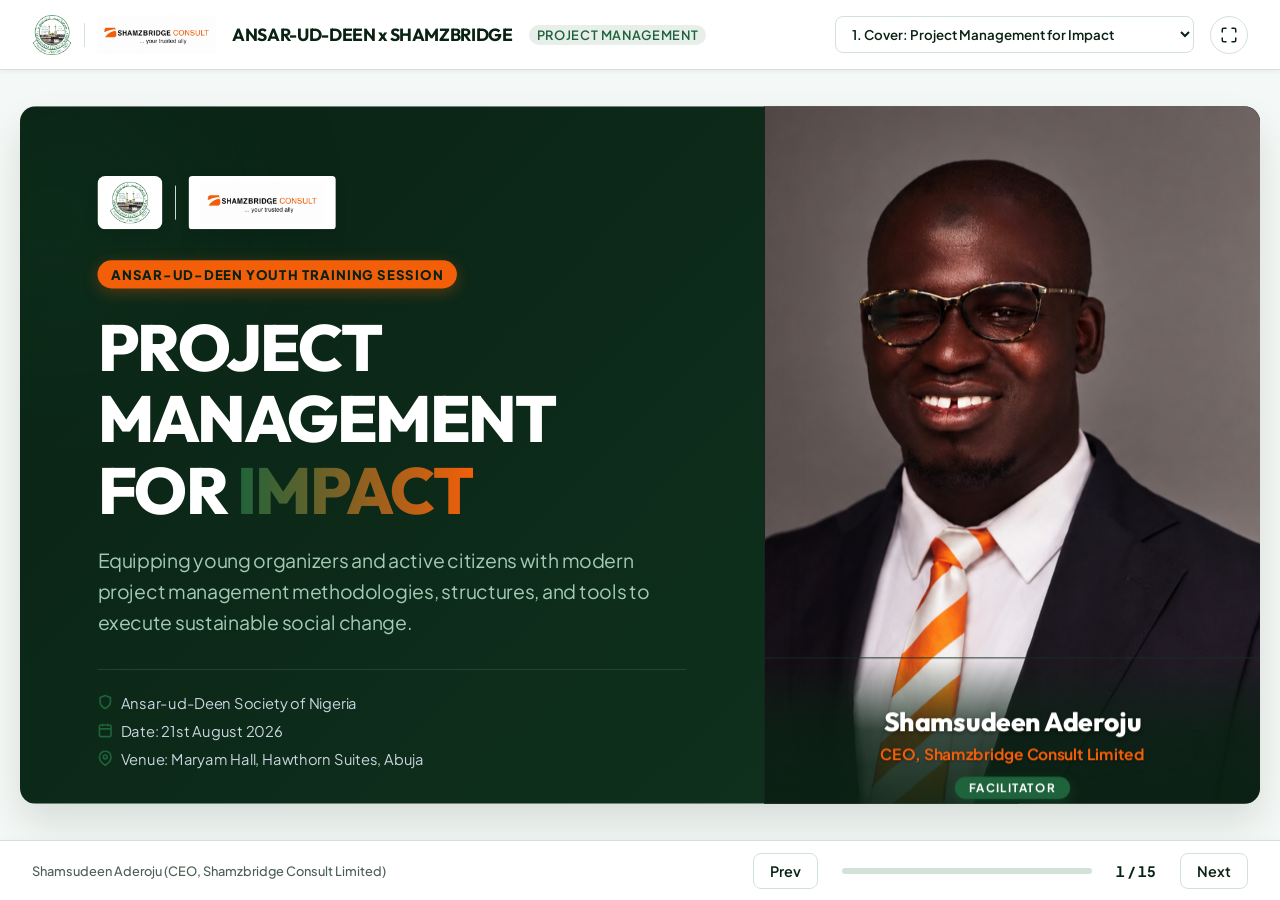
==== commit 4c34855e: "Refactor cover slide layout, logo placement, and add slide bottom whitespace spacing" ====
--- a/index.html
+++ b/index.html
@@ -32,8 +32,10 @@
     <div class="brand-section">
       <div class="brand-logos">
         <img src="images/ansarudeen.png" alt="Ansar-ud-Deen Logo" class="logo-img" onerror="this.style.display='none'">
+        <div class="logo-separator"></div>
+        <img src="images/shamzbridge.jpeg" alt="Shamzbridge Logo" class="logo-img" style="border-radius: 4px;" onerror="this.style.display='none'">
       </div>
-      <span class="brand-title">ANSAR-UD-DEEN</span>
+      <span class="brand-title">ANSAR-UD-DEEN x SHAMZBRIDGE</span>
       <span class="brand-tagline">Project Management</span>
     </div>
     
@@ -76,12 +78,13 @@
           <div class="bg-blob-2"></div>
         </div>
 
-        <!-- Top Right Logo -->
-        <img src="images/ansarudeen.png" alt="Ansar-ud-Deen Logo" class="cover-top-logo-right" onerror="this.style.display='none'">
-
         <div class="cover-container">
           <div class="cover-left">
-            <img src="images/ansarudeen.png" alt="Ansar-ud-Deen Logo" class="cover-logo-left" onerror="this.style.display='none'">
+            <div style="display: flex; align-items: center; gap: 0.8rem; margin-bottom: 2rem;">
+              <img src="images/ansarudeen.png" alt="Ansar-ud-Deen Logo" class="cover-logo-left" style="margin-bottom: 0;" onerror="this.style.display='none'">
+              <div style="background-color: var(--color-border); width: 1px; height: 35px;"></div>
+              <img src="images/shamzbridge.jpeg" alt="Shamzbridge Logo" class="cover-logo-left" style="margin-bottom: 0; border-radius: 4px;" onerror="this.style.display='none'">
+            </div>
             <span class="cover-badge">Ansar-ud-Deen Youth Training Session</span>
             <h1 class="cover-title">PROJECT MANAGEMENT FOR <span>IMPACT</span></h1>
             <p class="cover-description">
@@ -1199,12 +1202,13 @@
               Project management isn't just administrative paperwork; it's the vehicle that carries our vision to reality. Go back to your teams and organizations and build programs that change lives!
             </p>
             
-            <div class="speaker-card">
-              <div class="speaker-avatar">SO</div>
-              <div class="speaker-info">
-                <h5>Shamsudeen Aderoju</h5>
-                <p>CEO, Shamzbridge Consult Limited</p>
-              </div>
+            <div class="speaker-card" style="display: flex; align-items: center; gap: 1.2rem; background-color: var(--color-bg); border: 1px solid var(--color-border); padding: 1rem; border-radius: 12px; margin-top: 1.5rem; width: fit-content;">
+              <div style="display: flex; flex-direction: column; gap: 2px;">
+                <h5 style="font-family: var(--font-title); font-weight: 700; font-size: 1.0rem; color: var(--color-secondary); margin: 0;">Shamsudeen Aderoju</h5>
+                <p style="font-size: 0.75rem; color: var(--color-text-muted); margin: 0;">CEO, Shamzbridge Consult Limited</p>
+              </div>
+              <div style="width: 1px; height: 30px; background-color: var(--color-border);"></div>
+              <img src="images/shamzbridge-logo.png" alt="Shamzbridge Logo" style="height: 35px; object-fit: contain;" onerror="this.style.display='none'">
             </div>
           </div>
         </div>
--- a/style.css
+++ b/style.css
@@ -1,17 +1,17 @@
 @import url('https://fonts.googleapis.com/css2?family=Outfit:wght@300;400;500;600;700;800&family=Plus+Jakarta+Sans:wght@300;400;500;600;700;800&display=swap');
 
 :root {
-  --color-primary: #137547;       /* Ansarudeen Forest Green */
-  --color-secondary: #0b2216;     /* Deep Forest Black-Green */
-  --color-accent: #c69214;        /* Premium Gold */
+  --color-primary: #1e633b;       /* Ansarudeen Forest Green */
+  --color-secondary: #0a2214;     /* Deep Forest Black-Green */
+  --color-accent: #f35f09;        /* Premium Gold */
   --color-bg: #f4f8f6;            /* Clean light green-gray background */
   --color-slide-bg: #ffffff;      /* Slide background */
-  --color-text-dark: #0b2216;     /* High contrast dark text */
+  --color-text-dark: #0a2214;     /* High contrast dark text */
   --color-text-muted: #4a6054;    /* Secondary muted text */
   --color-border: #d3e2d9;        /* Subtle green-gray divider */
-  --shadow-sm: 0 2px 4px rgba(11, 34, 22, 0.05);
-  --shadow-md: 0 10px 25px rgba(11, 34, 22, 0.08);
-  --shadow-lg: 0 20px 40px rgba(11, 34, 22, 0.12);
+  --shadow-sm: 0 2px 4px rgba(10, 34, 20, 0.05);
+  --shadow-md: 0 10px 25px rgba(10, 34, 20, 0.08);
+  --shadow-lg: 0 20px 40px rgba(10, 34, 20, 0.12);
   --font-title: 'Outfit', 'Plus Jakarta Sans', sans-serif;
   --font-body: 'Plus Jakarta Sans', sans-serif;
   --slide-width: 1280px;
@@ -90,7 +90,7 @@
   font-weight: 600;
   text-transform: uppercase;
   letter-spacing: 0.05em;
-  background-color: rgba(33, 145, 202, 0.1);
+  background-color: rgba(30, 99, 59, 0.1);
   padding: 2px 8px;
   border-radius: 12px;
 }
@@ -129,8 +129,8 @@
 }
 
 .btn-primary:hover {
-  background-color: #177cb2;
-  border-color: #177cb2;
+  background-color: #247b4a;
+  border-color: #247b4a;
 }
 
 .btn-accent {
@@ -140,8 +140,8 @@
 }
 
 .btn-accent:hover {
-  background-color: #df960c;
-  border-color: #df960c;
+  background-color: #d65005;
+  border-color: #d65005;
 }
 
 .btn-icon {
@@ -198,7 +198,7 @@
   left: 0;
   width: 100%;
   height: 100%;
-  padding: 3.5rem 4rem;
+  padding: 2.2rem 4rem 4.5rem 4rem;
   opacity: 0;
   visibility: hidden;
   transform: scale(0.96) translateY(10px);
@@ -209,8 +209,8 @@
   flex-direction: column;
   justify-content: flex-start;
   z-index: 1;
-  background: radial-gradient(circle at 8% 8%, rgba(33, 145, 202, 0.05) 0%, transparent 45%),
-              radial-gradient(circle at 92% 92%, rgba(246, 170, 19, 0.05) 0%, transparent 45%),
+  background: radial-gradient(circle at 8% 8%, rgba(30, 99, 59, 0.05) 0%, transparent 45%),
+              radial-gradient(circle at 92% 92%, rgba(243, 95, 9, 0.05) 0%, transparent 45%),
               #ffffff;
 }
 
@@ -276,7 +276,7 @@
   font-size: 2.8rem;
   color: var(--color-secondary);
   line-height: 1.2;
-  margin-bottom: 2rem;
+  margin-bottom: 1rem;
   position: relative;
   display: flex;
   align-items: center;
@@ -354,7 +354,7 @@
 .card:hover {
   transform: translateY(-5px);
   box-shadow: var(--shadow-md);
-  border-color: rgba(33, 145, 202, 0.4);
+  border-color: rgba(30, 99, 59, 0.4);
 }
 
 .card::before {
@@ -381,7 +381,7 @@
 .card-icon {
   width: 48px;
   height: 48px;
-  background-color: rgba(33, 145, 202, 0.1);
+  background-color: rgba(30, 99, 59, 0.1);
   border-radius: 10px;
   display: flex;
   align-items: center;
@@ -392,7 +392,7 @@
 }
 
 .card.accent .card-icon {
-  background-color: rgba(246, 170, 19, 0.1);
+  background-color: rgba(243, 95, 9, 0.1);
   color: var(--color-accent);
 }
 
@@ -408,7 +408,7 @@
    SLIDE 1: Title / Cover Slide
    ======================================================== */
 .slide-cover {
-  background: linear-gradient(135deg, #181e37 0%, #1f2747 100%);
+  background: linear-gradient(135deg, #0a2214 0%, #103520 100%);
   color: white;
   padding: 0;
   position: relative;
@@ -434,7 +434,7 @@
   right: -10%;
   width: 60%;
   height: 80%;
-  background: radial-gradient(circle, rgba(33, 145, 202, 0.18) 0%, rgba(33, 145, 202, 0) 70%);
+  background: radial-gradient(circle, rgba(30, 99, 59, 0.18) 0%, rgba(30, 99, 59, 0) 70%);
   filter: blur(80px);
 }
 
@@ -444,7 +444,7 @@
   left: -10%;
   width: 50%;
   height: 70%;
-  background: radial-gradient(circle, rgba(246, 170, 19, 0.12) 0%, rgba(246, 170, 19, 0) 70%);
+  background: radial-gradient(circle, rgba(243, 95, 9, 0.12) 0%, rgba(243, 95, 9, 0) 70%);
   filter: blur(80px);
 }
 
@@ -487,7 +487,7 @@
   border-radius: 30px;
   align-self: flex-start;
   margin-bottom: 1.5rem;
-  box-shadow: 0 4px 15px rgba(246, 170, 19, 0.3);
+  box-shadow: 0 4px 15px rgba(243, 95, 9, 0.3);
 }
 
 .cover-title {
@@ -501,7 +501,7 @@
 }
 
 .cover-title span {
-  background: linear-gradient(90deg, var(--color-primary) 0%, #68bbf2 100%);
+  background: linear-gradient(90deg, var(--color-primary) 0%, #f35f09 100%);
   -webkit-background-clip: text;
   -webkit-text-fill-color: transparent;
 }
@@ -509,7 +509,7 @@
 .cover-description {
   font-size: 1.25rem;
   line-height: 1.6;
-  color: #a2b0cb;
+  color: #a2cbb2;
   margin-bottom: 2rem;
   font-weight: 400;
   max-width: 580px;
@@ -705,7 +705,7 @@
 }
 
 .framework-detail-badge {
-  background-color: rgba(33, 145, 202, 0.1);
+  background-color: rgba(30, 99, 59, 0.1);
   color: var(--color-primary);
   font-size: 0.8rem;
   font-weight: 700;
@@ -784,7 +784,7 @@
 .triangle-node:hover circle, .triangle-node.active circle {
   fill: var(--color-primary);
   r: 14;
-  filter: drop-shadow(0 0 8px rgba(33, 145, 202, 0.6));
+  filter: drop-shadow(0 0 8px rgba(30, 99, 59, 0.6));
 }
 
 .triangle-line {
@@ -841,7 +841,7 @@
 }
 
 .concept-tab-card.active {
-  background-color: rgba(33, 145, 202, 0.02);
+  background-color: rgba(30, 99, 59, 0.02);
   border-left: 4px solid var(--color-primary);
 }
 
@@ -867,17 +867,17 @@
 }
 
 .tab-badge-navy {
-  background-color: rgba(24, 30, 55, 0.08);
+  background-color: rgba(10, 34, 20, 0.08);
   color: var(--color-secondary);
 }
 
 .tab-badge-blue {
-  background-color: rgba(33, 145, 202, 0.1);
+  background-color: rgba(30, 99, 59, 0.1);
   color: var(--color-primary);
 }
 
 .tab-badge-accent {
-  background-color: rgba(246, 170, 19, 0.1);
+  background-color: rgba(243, 95, 9, 0.1);
   color: var(--color-accent);
 }
 
@@ -905,7 +905,7 @@
 .checklist-box {
   display: flex;
   flex-direction: column;
-  gap: 1.2rem;
+  gap: 0.8rem;
   justify-content: center;
 }
 
@@ -913,7 +913,7 @@
   display: flex;
   gap: 14px;
   align-items: flex-start;
-  padding: 1rem;
+  padding: 0.8rem;
   background-color: var(--color-bg);
   border: 1px solid var(--color-border);
   border-radius: 12px;
@@ -949,11 +949,11 @@
 .sdg-selector {
   border: 1px solid var(--color-border);
   border-radius: 16px;
-  padding: 1.8rem;
+  padding: 1.2rem;
   background-color: var(--color-slide-bg);
   display: flex;
   flex-direction: column;
-  gap: 1.2rem;
+  gap: 0.8rem;
 }
 
 .sdg-grid {
@@ -995,7 +995,7 @@
 .sdg-icon-btn.active {
   border-color: var(--color-secondary);
   transform: scale(1.08);
-  box-shadow: 0 0 0 3px rgba(33, 145, 202, 0.4);
+  box-shadow: 0 0 0 3px rgba(30, 99, 59, 0.4);
 }
 
 /* SDG specific colors */
@@ -1013,7 +1013,7 @@
   border-radius: 10px;
   padding: 1rem;
   border: 1px solid var(--color-border);
-  min-height: 100px;
+  min-height: 80px;
   display: flex;
   flex-direction: column;
   justify-content: center;
@@ -1177,7 +1177,7 @@
 }
 
 .org-node.active.director {
-  box-shadow: 0 0 15px rgba(24, 30, 55, 0.4);
+  box-shadow: 0 0 15px rgba(10, 34, 20, 0.4);
 }
 
 .org-node-title {
@@ -1280,12 +1280,12 @@
 }
 
 .badge-output {
-  background-color: rgba(33, 145, 202, 0.1);
+  background-color: rgba(30, 99, 59, 0.1);
   color: var(--color-primary);
 }
 
 .badge-outcome {
-  background-color: rgba(246, 170, 19, 0.1);
+  background-color: rgba(243, 95, 9, 0.1);
   color: var(--color-accent);
 }
 
@@ -1592,7 +1592,7 @@
 .canvas-intro-number {
   width: 28px;
   height: 28px;
-  background-color: rgba(33, 145, 202, 0.1);
+  background-color: rgba(30, 99, 59, 0.1);
   color: var(--color-primary);
   border-radius: 50%;
   display: flex;
@@ -1655,9 +1655,9 @@
 }
 
 .canvas-block.active {
-  background-color: rgba(33, 145, 202, 0.03);
+  background-color: rgba(30, 99, 59, 0.03);
   border-color: var(--color-primary);
-  box-shadow: 0 0 0 3px rgba(33, 145, 202, 0.15);
+  box-shadow: 0 0 0 3px rgba(30, 99, 59, 0.15);
 }
 
 .canvas-block-num {
@@ -1748,7 +1748,7 @@
   font-family: var(--font-title);
   font-size: 2.2rem;
   font-weight: 800;
-  color: rgba(33, 145, 202, 0.2);
+  color: rgba(30, 99, 59, 0.2);
   line-height: 1;
   margin-bottom: 1rem;
 }
@@ -1801,7 +1801,7 @@
 
 .case-btn:hover, .case-btn.active {
   border-color: var(--color-primary);
-  background-color: rgba(33, 145, 202, 0.02);
+  background-color: rgba(30, 99, 59, 0.02);
   box-shadow: var(--shadow-sm);
 }
 
@@ -2116,7 +2116,7 @@
   font-weight: 700;
   font-size: 1.3rem;
   color: var(--color-primary);
-  background-color: rgba(33, 145, 202, 0.1);
+  background-color: rgba(30, 99, 59, 0.1);
   padding: 4px 12px;
   border-radius: 8px;
   font-variant-numeric: tabular-nums;
@@ -2210,7 +2210,7 @@
   left: -15%;
   width: 450px;
   height: 450px;
-  background: radial-gradient(circle, var(--color-primary) 0%, rgba(33, 145, 202, 0) 70%);
+  background: radial-gradient(circle, var(--color-primary) 0%, rgba(30, 99, 59, 0) 70%);
 }
 
 .bg-blob-2 {
@@ -2218,7 +2218,7 @@
   right: -15%;
   width: 550px;
   height: 550px;
-  background: radial-gradient(circle, var(--color-accent) 0%, rgba(246, 170, 19, 0) 70%);
+  background: radial-gradient(circle, var(--color-accent) 0%, rgba(243, 95, 9, 0) 70%);
   animation-delay: -6s;
   animation-duration: 30s;
 }
@@ -2292,7 +2292,7 @@
   display: flex;
   align-items: stretch;
   justify-content: stretch;
-  background: #111528; /* deep fallback */
+  background: #05120a; /* deep fallback */
 }
 
 .cover-speaker-img-full {
@@ -2312,7 +2312,7 @@
   bottom: 0;
   left: 0;
   right: 0;
-  background: linear-gradient(to top, rgba(24, 30, 55, 0.98) 0%, rgba(24, 30, 55, 0.8) 60%, transparent 100%);
+  background: linear-gradient(to top, rgba(10, 34, 20, 0.98) 0%, rgba(10, 34, 20, 0.8) 60%, transparent 100%);
   padding: 3rem 2rem 2.5rem 2rem;
   text-align: center;
   z-index: 5;
@@ -2346,7 +2346,7 @@
   border-radius: 20px;
   display: inline-block;
   font-weight: 700;
-  box-shadow: 0 4px 12px rgba(33, 145, 202, 0.4);
+  box-shadow: 0 4px 12px rgba(30, 99, 59, 0.4);
 }
 
 /* ========================================================
@@ -2402,9 +2402,9 @@
   margin-bottom: 1rem;
 }
 
-.level-1 .level-badge { background-color: rgba(33, 145, 202, 0.1); color: var(--color-primary); }
-.level-2 .level-badge { background-color: rgba(24, 30, 55, 0.1); color: var(--color-secondary); }
-.level-3 .level-badge { background-color: rgba(246, 170, 19, 0.1); color: var(--color-accent); }
+.level-1 .level-badge { background-color: rgba(30, 99, 59, 0.1); color: var(--color-primary); }
+.level-2 .level-badge { background-color: rgba(10, 34, 20, 0.1); color: var(--color-secondary); }
+.level-3 .level-badge { background-color: rgba(243, 95, 9, 0.1); color: var(--color-accent); }
 
 .level-title {
   font-family: var(--font-title);
@@ -2583,7 +2583,7 @@
 .walkthrough-step-card:hover {
   transform: translateY(-5px);
   box-shadow: var(--shadow-md);
-  border-color: rgba(33, 145, 202, 0.4);
+  border-color: rgba(30, 99, 59, 0.4);
 }
 
 .walkthrough-step-card::before {
@@ -2632,9 +2632,9 @@
   border-radius: 10px;
 }
 
-.walkthrough-step-card:nth-child(1) .walkthrough-step-badge { background-color: rgba(246, 170, 19, 0.1); color: #df960c; }
-.walkthrough-step-card:nth-child(2) .walkthrough-step-badge { background-color: rgba(33, 145, 202, 0.1); color: var(--color-primary); }
-.walkthrough-step-card:nth-child(3) .walkthrough-step-badge { background-color: rgba(24, 30, 55, 0.1); color: var(--color-secondary); }
+.walkthrough-step-card:nth-child(1) .walkthrough-step-badge { background-color: rgba(243, 95, 9, 0.1); color: #d65005; }
+.walkthrough-step-card:nth-child(2) .walkthrough-step-badge { background-color: rgba(30, 99, 59, 0.1); color: var(--color-primary); }
+.walkthrough-step-card:nth-child(3) .walkthrough-step-badge { background-color: rgba(10, 34, 20, 0.1); color: var(--color-secondary); }
 
 .walkthrough-step-title {
   font-family: var(--font-title);
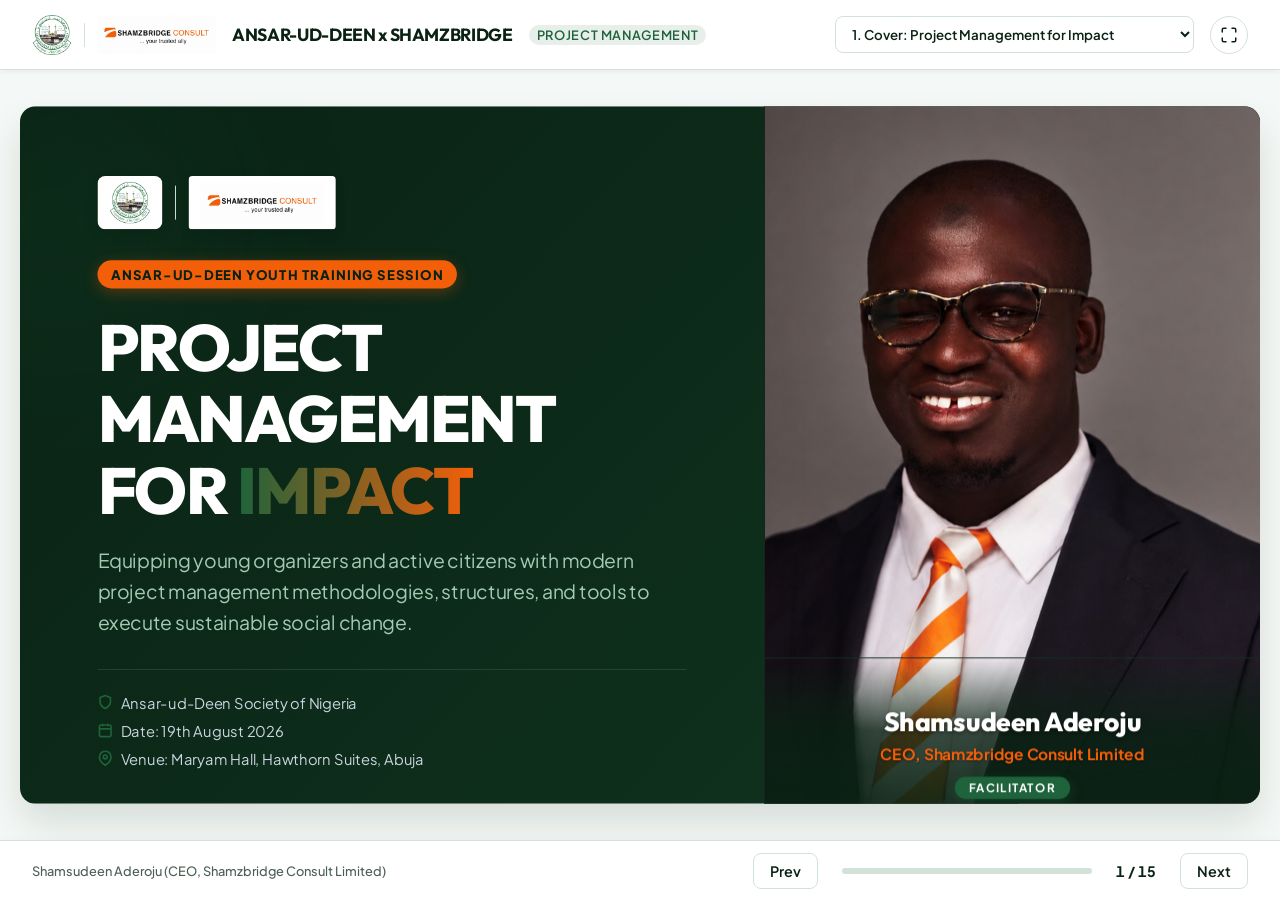
==== commit 9864f731: "Update cover slide date to 19th August 2026" ====
--- a/index.html
+++ b/index.html
@@ -97,7 +97,7 @@
               </div>
               <div class="meta-item">
                 <svg width="16" height="16" viewBox="0 0 24 24" fill="none" stroke="currentColor" stroke-width="2.5"><rect x="3" y="4" width="18" height="18" rx="2" ry="2"></rect><line x1="16" y1="2" x2="16" y2="6"></line><line x1="8" y1="2" x2="8" y2="6"></line><line x1="3" y1="10" x2="21" y2="10"></line></svg>
-                <span>Date: 21st August 2026</span>
+                <span>Date: 19th August 2026</span>
               </div>
               <div class="meta-item">
                 <svg width="16" height="16" viewBox="0 0 24 24" fill="none" stroke="currentColor" stroke-width="2.5"><path d="M21 10c0 7-9 13-9 13s-9-6-9-13a9 9 0 0 1 18 0z"></path><circle cx="12" cy="10" r="3"></circle></svg>
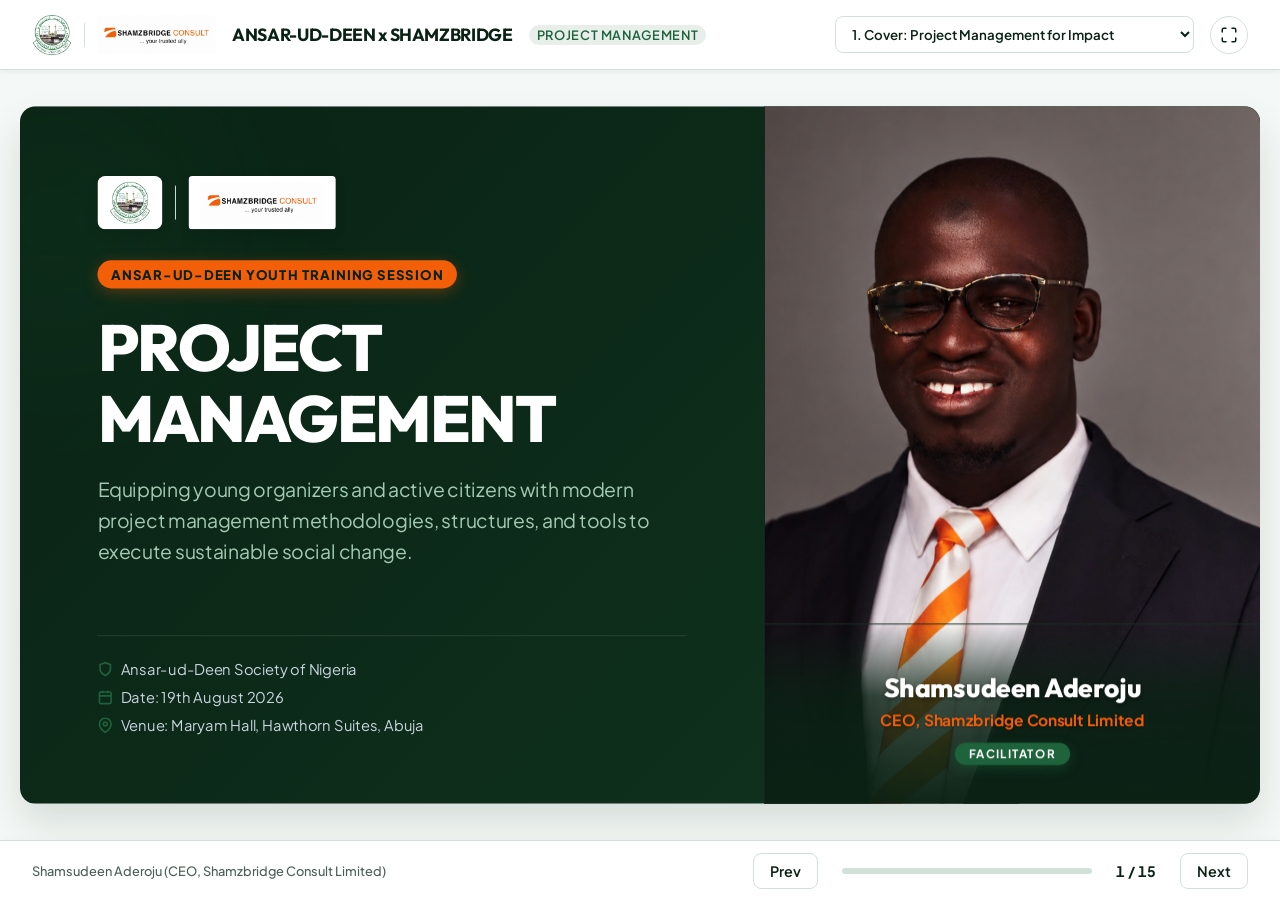
==== commit 24ec6a2e: "Update cover slide title: remove 'for impact'" ====
--- a/index.html
+++ b/index.html
@@ -1,13 +1,15 @@
 <!DOCTYPE html>
 <html lang="en">
+
 <head>
   <meta charset="UTF-8">
   <meta name="viewport" content="width=device-width, initial-scale=1.0">
   <title>Project Management for Impact | Ansar-ud-Deen Society</title>
-  <meta name="description" content="Semi-interactive slide presentation on Project Management for Impact for Ansar-ud-Deen Society.">
+  <meta name="description"
+    content="Semi-interactive slide presentation on Project Management for Impact for Ansar-ud-Deen Society.">
   <link rel="stylesheet" href="style.css">
   <script>
-    window.addEventListener('error', function(e) {
+    window.addEventListener('error', function (e) {
       const errorDiv = document.createElement('div');
       errorDiv.style.position = 'fixed';
       errorDiv.style.top = '0';
@@ -25,6 +27,7 @@
     });
   </script>
 </head>
+
 <body>
 
   <!-- TOP HEADER -->
@@ -33,12 +36,13 @@
       <div class="brand-logos">
         <img src="images/ansarudeen.png" alt="Ansar-ud-Deen Logo" class="logo-img" onerror="this.style.display='none'">
         <div class="logo-separator"></div>
-        <img src="images/shamzbridge.jpeg" alt="Shamzbridge Logo" class="logo-img" style="border-radius: 4px;" onerror="this.style.display='none'">
+        <img src="images/shamzbridge.jpeg" alt="Shamzbridge Logo" class="logo-img" style="border-radius: 4px;"
+          onerror="this.style.display='none'">
       </div>
       <span class="brand-title">ANSAR-UD-DEEN x SHAMZBRIDGE</span>
       <span class="brand-tagline">Project Management</span>
     </div>
-    
+
     <div class="nav-controls">
       <select id="slideSelect" class="slide-select">
         <option value="0">1. Cover: Project Management for Impact</option>
@@ -57,9 +61,13 @@
         <option value="13">14. Case Studies of Social Impact</option>
         <option value="14">15. Conclusion &amp; Q&amp;A</option>
       </select>
-      
+
       <button id="fullscreenBtn" class="btn btn-icon" title="Toggle Fullscreen (Shortcut: F)">
-        <svg width="18" height="18" viewBox="0 0 24 24" fill="none" stroke="currentColor" stroke-width="2" stroke-linecap="round" stroke-linejoin="round"><path d="M8 3H5a2 2 0 0 0-2 2v3m18 0V5a2 2 0 0 0-2-2h-3m0 18h3a2 2 0 0 0 2-2v-3M3 16v3a2 2 0 0 0 2 2h3"></path></svg>
+        <svg width="18" height="18" viewBox="0 0 24 24" fill="none" stroke="currentColor" stroke-width="2"
+          stroke-linecap="round" stroke-linejoin="round">
+          <path d="M8 3H5a2 2 0 0 0-2 2v3m18 0V5a2 2 0 0 0-2-2h-3m0 18h3a2 2 0 0 0 2-2v-3M3 16v3a2 2 0 0 0 2 2h3">
+          </path>
+        </svg>
       </button>
     </div>
   </header>
@@ -81,33 +89,47 @@
         <div class="cover-container">
           <div class="cover-left">
             <div style="display: flex; align-items: center; gap: 0.8rem; margin-bottom: 2rem;">
-              <img src="images/ansarudeen.png" alt="Ansar-ud-Deen Logo" class="cover-logo-left" style="margin-bottom: 0;" onerror="this.style.display='none'">
+              <img src="images/ansarudeen.png" alt="Ansar-ud-Deen Logo" class="cover-logo-left"
+                style="margin-bottom: 0;" onerror="this.style.display='none'">
               <div style="background-color: var(--color-border); width: 1px; height: 35px;"></div>
-              <img src="images/shamzbridge.jpeg" alt="Shamzbridge Logo" class="cover-logo-left" style="margin-bottom: 0; border-radius: 4px;" onerror="this.style.display='none'">
+              <img src="images/shamzbridge.jpeg" alt="Shamzbridge Logo" class="cover-logo-left"
+                style="margin-bottom: 0; border-radius: 4px;" onerror="this.style.display='none'">
             </div>
             <span class="cover-badge">Ansar-ud-Deen Youth Training Session</span>
-            <h1 class="cover-title">PROJECT MANAGEMENT FOR <span>IMPACT</span></h1>
+            <h1 class="cover-title">PROJECT MANAGEMENT </h1>
             <p class="cover-description">
-              Equipping young organizers and active citizens with modern project management methodologies, structures, and tools to execute sustainable social change.
+              Equipping young organizers and active citizens with modern project management methodologies, structures,
+              and tools to execute sustainable social change.
             </p>
             <div class="cover-meta">
               <div class="meta-item">
-                <svg width="16" height="16" viewBox="0 0 24 24" fill="none" stroke="currentColor" stroke-width="2.5"><path d="M12 22s8-4 8-10V5l-8-3-8 3v7c0 6 8 10 8 10z"></path></svg>
+                <svg width="16" height="16" viewBox="0 0 24 24" fill="none" stroke="currentColor" stroke-width="2.5">
+                  <path d="M12 22s8-4 8-10V5l-8-3-8 3v7c0 6 8 10 8 10z"></path>
+                </svg>
                 <span>Ansar-ud-Deen Society of Nigeria</span>
               </div>
               <div class="meta-item">
-                <svg width="16" height="16" viewBox="0 0 24 24" fill="none" stroke="currentColor" stroke-width="2.5"><rect x="3" y="4" width="18" height="18" rx="2" ry="2"></rect><line x1="16" y1="2" x2="16" y2="6"></line><line x1="8" y1="2" x2="8" y2="6"></line><line x1="3" y1="10" x2="21" y2="10"></line></svg>
+                <svg width="16" height="16" viewBox="0 0 24 24" fill="none" stroke="currentColor" stroke-width="2.5">
+                  <rect x="3" y="4" width="18" height="18" rx="2" ry="2"></rect>
+                  <line x1="16" y1="2" x2="16" y2="6"></line>
+                  <line x1="8" y1="2" x2="8" y2="6"></line>
+                  <line x1="3" y1="10" x2="21" y2="10"></line>
+                </svg>
                 <span>Date: 19th August 2026</span>
               </div>
               <div class="meta-item">
-                <svg width="16" height="16" viewBox="0 0 24 24" fill="none" stroke="currentColor" stroke-width="2.5"><path d="M21 10c0 7-9 13-9 13s-9-6-9-13a9 9 0 0 1 18 0z"></path><circle cx="12" cy="10" r="3"></circle></svg>
+                <svg width="16" height="16" viewBox="0 0 24 24" fill="none" stroke="currentColor" stroke-width="2.5">
+                  <path d="M21 10c0 7-9 13-9 13s-9-6-9-13a9 9 0 0 1 18 0z"></path>
+                  <circle cx="12" cy="10" r="3"></circle>
+                </svg>
                 <span>Venue: Maryam Hall, Hawthorn Suites, Abuja</span>
               </div>
             </div>
           </div>
           <div class="cover-right">
             <!-- Full Speaker Image & Overlay Card -->
-            <img src="Mr Shamsudeen Aderoju.png" alt="Shamsudeen Aderoju" class="cover-speaker-img-full" onerror="this.style.display='none'">
+            <img src="Mr Shamsudeen Aderoju.png" alt="Shamsudeen Aderoju" class="cover-speaker-img-full"
+              onerror="this.style.display='none'">
             <div class="cover-speaker-overlay-banner">
               <h3 class="cover-speaker-name">Shamsudeen Aderoju</h3>
               <p class="cover-speaker-title">CEO, Shamzbridge Consult Limited</p>
@@ -129,9 +151,10 @@
 
         <h1 class="slide-title">The Project Management Lifecycle</h1>
         <p class="body-text" style="margin-bottom: 1rem;">
-          A structured framework to guide project teams from initial concept to successful execution and long-term community impact.
+          A structured framework to guide project teams from initial concept to successful execution and long-term
+          community impact.
         </p>
-        
+
         <div class="framework-container">
           <div class="framework-diagram">
             <div class="framework-step active" data-target="fw-initiation">
@@ -155,7 +178,7 @@
               <span class="step-title">Closure</span>
             </div>
           </div>
-          
+
           <div class="framework-details-panel">
             <!-- STEP 1: INITIATION -->
             <div class="framework-details-content active" id="fw-initiation">
@@ -164,20 +187,33 @@
                 <h3 class="framework-detail-title">Project Initiation</h3>
               </div>
               <p class="body-text" style="font-size: 0.95rem; margin-bottom: 1rem;">
-                <b>Core Question:</b> Is this project worth doing and feasible? Define initial scope, assess community needs, identify key stakeholders, and secure basic authorization.
+                <b>Core Question:</b> Is this project worth doing and feasible? Define initial scope, assess community
+                needs, identify key stakeholders, and secure basic authorization.
               </p>
               <div class="framework-bullets">
                 <div class="framework-bullet-item">
-                  <svg width="14" height="14" viewBox="0 0 24 24" fill="none" stroke="currentColor" stroke-width="3" stroke-linecap="round" stroke-linejoin="round"><polyline points="20 6 9 17 4 12"></polyline></svg>
-                  <span><b>Needs Assessment:</b> Use surveys, focus groups, and interviews to discover real local problems rather than making assumptions.</span>
+                  <svg width="14" height="14" viewBox="0 0 24 24" fill="none" stroke="currentColor" stroke-width="3"
+                    stroke-linecap="round" stroke-linejoin="round">
+                    <polyline points="20 6 9 17 4 12"></polyline>
+                  </svg>
+                  <span><b>Needs Assessment:</b> Use surveys, focus groups, and interviews to discover real local
+                    problems rather than making assumptions.</span>
                 </div>
                 <div class="framework-bullet-item">
-                  <svg width="14" height="14" viewBox="0 0 24 24" fill="none" stroke="currentColor" stroke-width="3" stroke-linecap="round" stroke-linejoin="round"><polyline points="20 6 9 17 4 12"></polyline></svg>
-                  <span><b>Project Charter:</b> Write a high-level project charter defining objectives, expected outcomes, scope boundaries, and core team.</span>
+                  <svg width="14" height="14" viewBox="0 0 24 24" fill="none" stroke="currentColor" stroke-width="3"
+                    stroke-linecap="round" stroke-linejoin="round">
+                    <polyline points="20 6 9 17 4 12"></polyline>
+                  </svg>
+                  <span><b>Project Charter:</b> Write a high-level project charter defining objectives, expected
+                    outcomes, scope boundaries, and core team.</span>
                 </div>
                 <div class="framework-bullet-item">
-                  <svg width="14" height="14" viewBox="0 0 24 24" fill="none" stroke="currentColor" stroke-width="3" stroke-linecap="round" stroke-linejoin="round"><polyline points="20 6 9 17 4 12"></polyline></svg>
-                  <span><b>Key Output:</b> An approved Project Charter and stakeholder register to proceed to detailed planning.</span>
+                  <svg width="14" height="14" viewBox="0 0 24 24" fill="none" stroke="currentColor" stroke-width="3"
+                    stroke-linecap="round" stroke-linejoin="round">
+                    <polyline points="20 6 9 17 4 12"></polyline>
+                  </svg>
+                  <span><b>Key Output:</b> An approved Project Charter and stakeholder register to proceed to detailed
+                    planning.</span>
                 </div>
               </div>
             </div>
@@ -189,20 +225,33 @@
                 <h3 class="framework-detail-title">Project Planning</h3>
               </div>
               <p class="body-text" style="font-size: 0.95rem; margin-bottom: 1rem;">
-                <b>Core Question:</b> How exactly will we deliver the project? Map out tasks, milestones, calendars, budgets, resources, and risk mitigations.
+                <b>Core Question:</b> How exactly will we deliver the project? Map out tasks, milestones, calendars,
+                budgets, resources, and risk mitigations.
               </p>
               <div class="framework-bullets">
                 <div class="framework-bullet-item">
-                  <svg width="14" height="14" viewBox="0 0 24 24" fill="none" stroke="currentColor" stroke-width="3" stroke-linecap="round" stroke-linejoin="round"><polyline points="20 6 9 17 4 12"></polyline></svg>
-                  <span><b>Work Breakdown Structure (WBS):</b> Divide the project scope into small, manageable tasks with clear assignments.</span>
+                  <svg width="14" height="14" viewBox="0 0 24 24" fill="none" stroke="currentColor" stroke-width="3"
+                    stroke-linecap="round" stroke-linejoin="round">
+                    <polyline points="20 6 9 17 4 12"></polyline>
+                  </svg>
+                  <span><b>Work Breakdown Structure (WBS):</b> Divide the project scope into small, manageable tasks
+                    with clear assignments.</span>
                 </div>
                 <div class="framework-bullet-item">
-                  <svg width="14" height="14" viewBox="0 0 24 24" fill="none" stroke="currentColor" stroke-width="3" stroke-linecap="round" stroke-linejoin="round"><polyline points="20 6 9 17 4 12"></polyline></svg>
-                  <span><b>Budgeting &amp; Sponsorship:</b> Develop itemized budgets and pitch templates to secure funding and resources.</span>
+                  <svg width="14" height="14" viewBox="0 0 24 24" fill="none" stroke="currentColor" stroke-width="3"
+                    stroke-linecap="round" stroke-linejoin="round">
+                    <polyline points="20 6 9 17 4 12"></polyline>
+                  </svg>
+                  <span><b>Budgeting &amp; Sponsorship:</b> Develop itemized budgets and pitch templates to secure
+                    funding and resources.</span>
                 </div>
                 <div class="framework-bullet-item">
-                  <svg width="14" height="14" viewBox="0 0 24 24" fill="none" stroke="currentColor" stroke-width="3" stroke-linecap="round" stroke-linejoin="round"><polyline points="20 6 9 17 4 12"></polyline></svg>
-                  <span><b>Key Output:</b> A comprehensive project roadmap (Gantt schedule), budget plans, and risk checklist.</span>
+                  <svg width="14" height="14" viewBox="0 0 24 24" fill="none" stroke="currentColor" stroke-width="3"
+                    stroke-linecap="round" stroke-linejoin="round">
+                    <polyline points="20 6 9 17 4 12"></polyline>
+                  </svg>
+                  <span><b>Key Output:</b> A comprehensive project roadmap (Gantt schedule), budget plans, and risk
+                    checklist.</span>
                 </div>
               </div>
             </div>
@@ -214,20 +263,33 @@
                 <h3 class="framework-detail-title">Project Execution</h3>
               </div>
               <p class="body-text" style="font-size: 0.95rem; margin-bottom: 1rem;">
-                <b>Core Question:</b> Are we deploying planned activities effectively? Coordinate volunteers, manage partners, run public campaigns, and execute operations.
+                <b>Core Question:</b> Are we deploying planned activities effectively? Coordinate volunteers, manage
+                partners, run public campaigns, and execute operations.
               </p>
               <div class="framework-bullets">
                 <div class="framework-bullet-item">
-                  <svg width="14" height="14" viewBox="0 0 24 24" fill="none" stroke="currentColor" stroke-width="3" stroke-linecap="round" stroke-linejoin="round"><polyline points="20 6 9 17 4 12"></polyline></svg>
-                  <span><b>Team Coordination:</b> Hold team standups, distribute volunteer checklists, and manage vendor/partner relations.</span>
+                  <svg width="14" height="14" viewBox="0 0 24 24" fill="none" stroke="currentColor" stroke-width="3"
+                    stroke-linecap="round" stroke-linejoin="round">
+                    <polyline points="20 6 9 17 4 12"></polyline>
+                  </svg>
+                  <span><b>Team Coordination:</b> Hold team standups, distribute volunteer checklists, and manage
+                    vendor/partner relations.</span>
                 </div>
                 <div class="framework-bullet-item">
-                  <svg width="14" height="14" viewBox="0 0 24 24" fill="none" stroke="currentColor" stroke-width="3" stroke-linecap="round" stroke-linejoin="round"><polyline points="20 6 9 17 4 12"></polyline></svg>
-                  <span><b>Public Relations:</b> Conduct marketing, community outreach, and stakeholder engagement to drive enrollment or attendance.</span>
+                  <svg width="14" height="14" viewBox="0 0 24 24" fill="none" stroke="currentColor" stroke-width="3"
+                    stroke-linecap="round" stroke-linejoin="round">
+                    <polyline points="20 6 9 17 4 12"></polyline>
+                  </svg>
+                  <span><b>Public Relations:</b> Conduct marketing, community outreach, and stakeholder engagement to
+                    drive enrollment or attendance.</span>
                 </div>
                 <div class="framework-bullet-item">
-                  <svg width="14" height="14" viewBox="0 0 24 24" fill="none" stroke="currentColor" stroke-width="3" stroke-linecap="round" stroke-linejoin="round"><polyline points="20 6 9 17 4 12"></polyline></svg>
-                  <span><b>Key Output:</b> Active delivery of project tasks, workshop sessions, or community campaigns.</span>
+                  <svg width="14" height="14" viewBox="0 0 24 24" fill="none" stroke="currentColor" stroke-width="3"
+                    stroke-linecap="round" stroke-linejoin="round">
+                    <polyline points="20 6 9 17 4 12"></polyline>
+                  </svg>
+                  <span><b>Key Output:</b> Active delivery of project tasks, workshop sessions, or community
+                    campaigns.</span>
                 </div>
               </div>
             </div>
@@ -239,20 +301,33 @@
                 <h3 class="framework-detail-title">Monitoring &amp; Evaluation</h3>
               </div>
               <p class="body-text" style="font-size: 0.95rem; margin-bottom: 1rem;">
-                <b>Core Question:</b> Are we meeting goals and managing resources? Track timelines, analyze budgets, and gather social impact metrics.
+                <b>Core Question:</b> Are we meeting goals and managing resources? Track timelines, analyze budgets, and
+                gather social impact metrics.
               </p>
               <div class="framework-bullets">
                 <div class="framework-bullet-item">
-                  <svg width="14" height="14" viewBox="0 0 24 24" fill="none" stroke="currentColor" stroke-width="3" stroke-linecap="round" stroke-linejoin="round"><polyline points="20 6 9 17 4 12"></polyline></svg>
-                  <span><b>Variance Control:</b> Track actual schedule progress and expenditures vs. target baselines to handle issues early.</span>
+                  <svg width="14" height="14" viewBox="0 0 24 24" fill="none" stroke="currentColor" stroke-width="3"
+                    stroke-linecap="round" stroke-linejoin="round">
+                    <polyline points="20 6 9 17 4 12"></polyline>
+                  </svg>
+                  <span><b>Variance Control:</b> Track actual schedule progress and expenditures vs. target baselines to
+                    handle issues early.</span>
                 </div>
                 <div class="framework-bullet-item">
-                  <svg width="14" height="14" viewBox="0 0 24 24" fill="none" stroke="currentColor" stroke-width="3" stroke-linecap="round" stroke-linejoin="round"><polyline points="20 6 9 17 4 12"></polyline></svg>
-                  <span><b>Impact Metrics:</b> Verify immediate quantitative outputs and track long-term qualitative changes in communities.</span>
+                  <svg width="14" height="14" viewBox="0 0 24 24" fill="none" stroke="currentColor" stroke-width="3"
+                    stroke-linecap="round" stroke-linejoin="round">
+                    <polyline points="20 6 9 17 4 12"></polyline>
+                  </svg>
+                  <span><b>Impact Metrics:</b> Verify immediate quantitative outputs and track long-term qualitative
+                    changes in communities.</span>
                 </div>
                 <div class="framework-bullet-item">
-                  <svg width="14" height="14" viewBox="0 0 24 24" fill="none" stroke="currentColor" stroke-width="3" stroke-linecap="round" stroke-linejoin="round"><polyline points="20 6 9 17 4 12"></polyline></svg>
-                  <span><b>Key Output:</b> Operational data, registry metrics, budget trackers, and feedback surveys.</span>
+                  <svg width="14" height="14" viewBox="0 0 24 24" fill="none" stroke="currentColor" stroke-width="3"
+                    stroke-linecap="round" stroke-linejoin="round">
+                    <polyline points="20 6 9 17 4 12"></polyline>
+                  </svg>
+                  <span><b>Key Output:</b> Operational data, registry metrics, budget trackers, and feedback
+                    surveys.</span>
                 </div>
               </div>
             </div>
@@ -264,20 +339,33 @@
                 <h3 class="framework-detail-title">Project Closure &amp; Handover</h3>
               </div>
               <p class="body-text" style="font-size: 0.95rem; margin-bottom: 1rem;">
-                <b>Core Question:</b> What did we accomplish and how do we ensure sustainability? Complete accounts, write reports, and hand over assets.
+                <b>Core Question:</b> What did we accomplish and how do we ensure sustainability? Complete accounts,
+                write reports, and hand over assets.
               </p>
               <div class="framework-bullets">
                 <div class="framework-bullet-item">
-                  <svg width="14" height="14" viewBox="0 0 24 24" fill="none" stroke="currentColor" stroke-width="3" stroke-linecap="round" stroke-linejoin="round"><polyline points="20 6 9 17 4 12"></polyline></svg>
-                  <span><b>Administrative Closure:</b> Pay final vendor invoices, audit project ledger, and compile financial records.</span>
+                  <svg width="14" height="14" viewBox="0 0 24 24" fill="none" stroke="currentColor" stroke-width="3"
+                    stroke-linecap="round" stroke-linejoin="round">
+                    <polyline points="20 6 9 17 4 12"></polyline>
+                  </svg>
+                  <span><b>Administrative Closure:</b> Pay final vendor invoices, audit project ledger, and compile
+                    financial records.</span>
                 </div>
                 <div class="framework-bullet-item">
-                  <svg width="14" height="14" viewBox="0 0 24 24" fill="none" stroke="currentColor" stroke-width="3" stroke-linecap="round" stroke-linejoin="round"><polyline points="20 6 9 17 4 12"></polyline></svg>
-                  <span><b>Lessons Learned &amp; Handover:</b> Archive graphic design assets, contact registers, and write review logs for future teams.</span>
+                  <svg width="14" height="14" viewBox="0 0 24 24" fill="none" stroke="currentColor" stroke-width="3"
+                    stroke-linecap="round" stroke-linejoin="round">
+                    <polyline points="20 6 9 17 4 12"></polyline>
+                  </svg>
+                  <span><b>Lessons Learned &amp; Handover:</b> Archive graphic design assets, contact registers, and
+                    write review logs for future teams.</span>
                 </div>
                 <div class="framework-bullet-item">
-                  <svg width="14" height="14" viewBox="0 0 24 24" fill="none" stroke="currentColor" stroke-width="3" stroke-linecap="round" stroke-linejoin="round"><polyline points="20 6 9 17 4 12"></polyline></svg>
-                  <span><b>Key Output:</b> Final project evaluation report, lessons log, financial audit, and sustainability handover contracts.</span>
+                  <svg width="14" height="14" viewBox="0 0 24 24" fill="none" stroke="currentColor" stroke-width="3"
+                    stroke-linecap="round" stroke-linejoin="round">
+                    <polyline points="20 6 9 17 4 12"></polyline>
+                  </svg>
+                  <span><b>Key Output:</b> Final project evaluation report, lessons log, financial audit, and
+                    sustainability handover contracts.</span>
                 </div>
               </div>
             </div>
@@ -297,16 +385,17 @@
         </div>
 
         <h1 class="slide-title">Core Project Management Concepts</h1>
-        
+
         <div class="concepts-layout">
           <div class="triangle-container">
-            <h3 class="section-header" id="triangleInfoTitle" style="font-size: 1.1rem;">Click Triangle Nodes to Explore</h3>
+            <h3 class="section-header" id="triangleInfoTitle" style="font-size: 1.1rem;">Click Triangle Nodes to Explore
+            </h3>
             <svg class="iron-triangle-svg" viewBox="0 0 300 300">
               <!-- Lines -->
               <line id="line-scope-time" class="triangle-line" x1="150" y1="50" x2="50" y2="220" />
               <line id="line-scope-cost" class="triangle-line" x1="150" y1="50" x2="250" y2="220" />
               <line id="line-time-cost" class="triangle-line" x1="50" y1="220" x2="250" y2="220" />
-              
+
               <!-- Nodes -->
               <g class="triangle-node active" data-concept="scope" transform="translate(150,50)">
                 <circle r="10" />
@@ -320,14 +409,14 @@
                 <circle r="10" />
                 <text class="triangle-text" x="15" y="25" text-anchor="middle">COST</text>
               </g>
-              
+
               <text class="triangle-center-text" x="150" y="170">QUALITY</text>
             </svg>
             <div class="triangle-info-box">
               Changing any side of the triangle compromises quality.
             </div>
           </div>
-          
+
           <div class="concept-tabs">
             <div class="concept-tab-card active" data-concept="scope">
               <div class="concept-tab-header">
@@ -335,33 +424,36 @@
                 <span class="concept-tab-badge tab-badge-navy">Boundary</span>
               </div>
               <p class="concept-tab-desc">
-                Scope defines all the work required to complete the project successfully. It is your project's boundary. 
+                Scope defines all the work required to complete the project successfully. It is your project's boundary.
                 <br><br>
-                <b>Scope Creep:</b> Adding uncontrolled tasks without expanding budget or time. Stop scope creep early to protect your team from burnout.
+                <b>Scope Creep:</b> Adding uncontrolled tasks without expanding budget or time. Stop scope creep early
+                to protect your team from burnout.
               </p>
             </div>
-            
+
             <div class="concept-tab-card" data-concept="time">
               <div class="concept-tab-header">
                 <span class="concept-tab-title">Time: The Timeline &amp; Schedule</span>
                 <span class="concept-tab-badge tab-badge-blue">Deadline</span>
               </div>
               <p class="concept-tab-desc">
-                Projects have a strict start and end. Time management involves planning calendar milestones, tasks duration, and resource scheduling.
+                Projects have a strict start and end. Time management involves planning calendar milestones, tasks
+                duration, and resource scheduling.
                 <br><br>
                 Use simple timelines (like Gantt charts) to track milestones and avoid project day crunches.
               </p>
             </div>
-            
+
             <div class="concept-tab-card" data-concept="cost">
               <div class="concept-tab-header">
                 <span class="concept-tab-title">Cost: The Budget &amp; Funds</span>
                 <span class="concept-tab-badge tab-badge-accent">Finance</span>
               </div>
               <p class="concept-tab-desc">
-                Cost encompasses financial budgets, materials, and volunteer assets. 
+                Cost encompasses financial budgets, materials, and volunteer assets.
                 <br><br>
-                Always draft itemized budgets. Map costs to sponsorships (cash or in-kind donations) and run audits to build credibility with sponsors and partners.
+                Always draft itemized budgets. Map costs to sponsorships (cash or in-kind donations) and run audits to
+                build credibility with sponsors and partners.
               </p>
             </div>
           </div>
@@ -380,36 +472,40 @@
         </div>
 
         <h1 class="slide-title">Phase 1: Project Initiation</h1>
-        
+
         <div class="initiation-layout">
           <div class="checklist-box">
             <div class="checklist-item">
               <div class="checklist-bullet">1</div>
               <div class="checklist-text">
                 <h4>Community Needs Assessment</h4>
-                <p>Never guess a community's needs. Use surveys, focus groups, and interviews to find the root issues affecting the community.</p>
+                <p>Never guess a community's needs. Use surveys, focus groups, and interviews to find the root issues
+                  affecting the community.</p>
               </div>
             </div>
             <div class="checklist-item">
               <div class="checklist-bullet">2</div>
               <div class="checklist-text">
                 <h4>Define the Project Charter</h4>
-                <p>Draft a brief project brief specifying the "Why", "What", expected outcomes, core project director, and team members.</p>
+                <p>Draft a brief project brief specifying the "Why", "What", expected outcomes, core project director,
+                  and team members.</p>
               </div>
             </div>
             <div class="checklist-item">
               <div class="checklist-bullet">3</div>
               <div class="checklist-text">
                 <h4>Stakeholder Analysis</h4>
-                <p>Identify local leaders, government agencies, corporate sponsors, and volunteers whose support or feedback is required.</p>
-              </div>
-            </div>
-          </div>
-          
+                <p>Identify local leaders, government agencies, corporate sponsors, and volunteers whose support or
+                  feedback is required.</p>
+              </div>
+            </div>
+          </div>
+
           <div class="sdg-selector">
             <h3 class="section-header" style="font-size: 1.1rem; margin-bottom: 0.5rem;">Aligning with Global SDGs</h3>
-            <p class="body-text" style="font-size: 0.9rem; margin-bottom: 1rem;">Click an SDG card below to see how project alignments look:</p>
-            
+            <p class="body-text" style="font-size: 0.9rem; margin-bottom: 1rem;">Click an SDG card below to see how
+              project alignments look:</p>
+
             <div class="sdg-grid">
               <button class="sdg-icon-btn sdg-1 active" data-sdg="1">
                 <img src="images/Sustainable_Development_Goal_01NoPoverty.svg.webp" alt="SDG 1">
@@ -436,10 +532,12 @@
                 <img src="images/sdg13.png" alt="SDG 13">
               </button>
             </div>
-            
+
             <div class="sdg-details">
               <h4 class="sdg-details-title" id="sdgDetailsTitle">SDG 1: No Poverty</h4>
-              <p class="sdg-details-desc" id="sdgDetailsDesc">Projects targeting financial literacy, micro-enterprise training for local youths, and skills acquisition schemes. This resolves through local entrepreneurship summits and vocational training.</p>
+              <p class="sdg-details-desc" id="sdgDetailsDesc">Projects targeting financial literacy, micro-enterprise
+                training for local youths, and skills acquisition schemes. This resolves through local entrepreneurship
+                summits and vocational training.</p>
             </div>
           </div>
         </div>
@@ -457,12 +555,14 @@
         </div>
 
         <h1 class="slide-title">Phase 2: Planning &amp; Design</h1>
-        
+
         <div class="planning-layout">
           <div class="gantt-widget">
-            <h3 class="section-header" style="font-size: 1.1rem; margin-bottom: 0;">Project Roadmap (Gantt Schedule)</h3>
-            <p style="font-size: 0.8rem; color: var(--color-text-muted);">Click on a bar below to view phase details:</p>
-            
+            <h3 class="section-header" style="font-size: 1.1rem; margin-bottom: 0;">Project Roadmap (Gantt Schedule)
+            </h3>
+            <p style="font-size: 0.8rem; color: var(--color-text-muted);">Click on a bar below to view phase details:
+            </p>
+
             <div class="gantt-chart">
               <div class="gantt-row">
                 <span class="gantt-label">Initiation</span>
@@ -489,24 +589,27 @@
                 </div>
               </div>
             </div>
-            
+
             <div class="gantt-info-panel">
               <h4 class="gantt-info-title" id="ganttInfoTitle">Weeks 1 - 2: Project Initiation</h4>
-              <p class="gantt-info-desc" id="ganttInfoDesc">Perform needs assessments, stakeholder interviews, align with strategic project goals, draft project charter, and secure initial approvals.</p>
-            </div>
-          </div>
-          
+              <p class="gantt-info-desc" id="ganttInfoDesc">Perform needs assessments, stakeholder interviews, align
+                with strategic project goals, draft project charter, and secure initial approvals.</p>
+            </div>
+          </div>
+
           <div style="display: flex; flex-direction: column; gap: 1.5rem; justify-content: center;">
             <div class="card">
               <h4 class="card-title">Work Breakdown Structure (WBS)</h4>
               <p class="body-text" style="font-size: 0.9rem; margin-bottom: 0;">
-                Deconstruct the project into small, bite-sized tasks. Distribute tasks to committee members using clear checklists to prevent gaps.
+                Deconstruct the project into small, bite-sized tasks. Distribute tasks to committee members using clear
+                checklists to prevent gaps.
               </p>
             </div>
             <div class="card accent">
               <h4 class="card-title">Risk Management Checklist</h4>
               <p class="body-text" style="font-size: 0.9rem; margin-bottom: 0;">
-                Identify threats early (e.g., logistics issues, venue problems, rain). Formulate backup plans so the project continues smoothly no matter the conditions.
+                Identify threats early (e.g., logistics issues, venue problems, rain). Formulate backup plans so the
+                project continues smoothly no matter the conditions.
               </p>
             </div>
           </div>
@@ -525,18 +628,18 @@
         </div>
 
         <h1 class="slide-title">Phase 3: Execution &amp; Team Dynamics</h1>
-        
+
         <div class="execution-layout">
           <div class="org-chart-box">
             <h3 class="section-header" style="font-size: 1.1rem; margin-bottom: 0;">Interactive Project Team</h3>
-            
+
             <!-- Director Node -->
             <div class="org-node director active" data-id="director">
               <div class="org-node-title">Project Director</div>
               <div class="org-node-subtitle">Overall Lead</div>
             </div>
             <div class="org-line"></div>
-            
+
             <!-- Sub Roles Row -->
             <div class="org-row-flex">
               <div class="org-node" data-id="planner">
@@ -553,25 +656,37 @@
               </div>
             </div>
           </div>
-          
+
           <div class="org-details-card">
             <h3 class="org-details-name" id="orgDetailsName">Project Director</h3>
             <span class="org-details-role" id="orgDetailsRole">Strategic Leader</span>
             <div class="org-details-list" id="orgDetailsList">
               <div class="framework-bullet-item">
-                <svg width="14" height="14" viewBox="0 0 24 24" fill="none" stroke="currentColor" stroke-width="3" stroke-linecap="round" stroke-linejoin="round"><polyline points="20 6 9 17 4 12"></polyline></svg>
+                <svg width="14" height="14" viewBox="0 0 24 24" fill="none" stroke="currentColor" stroke-width="3"
+                  stroke-linecap="round" stroke-linejoin="round">
+                  <polyline points="20 6 9 17 4 12"></polyline>
+                </svg>
                 <span>Liaises with project sponsors, steering committee, and advisory board.</span>
               </div>
               <div class="framework-bullet-item">
-                <svg width="14" height="14" viewBox="0 0 24 24" fill="none" stroke="currentColor" stroke-width="3" stroke-linecap="round" stroke-linejoin="round"><polyline points="20 6 9 17 4 12"></polyline></svg>
+                <svg width="14" height="14" viewBox="0 0 24 24" fill="none" stroke="currentColor" stroke-width="3"
+                  stroke-linecap="round" stroke-linejoin="round">
+                  <polyline points="20 6 9 17 4 12"></polyline>
+                </svg>
                 <span>Overlooks all project deliverables, milestones, and safety guidelines.</span>
               </div>
               <div class="framework-bullet-item">
-                <svg width="14" height="14" viewBox="0 0 24 24" fill="none" stroke="currentColor" stroke-width="3" stroke-linecap="round" stroke-linejoin="round"><polyline points="20 6 9 17 4 12"></polyline></svg>
+                <svg width="14" height="14" viewBox="0 0 24 24" fill="none" stroke="currentColor" stroke-width="3"
+                  stroke-linecap="round" stroke-linejoin="round">
+                  <polyline points="20 6 9 17 4 12"></polyline>
+                </svg>
                 <span>Coordinates key stakeholder and partner relations.</span>
               </div>
               <div class="framework-bullet-item">
-                <svg width="14" height="14" viewBox="0 0 24 24" fill="none" stroke="currentColor" stroke-width="3" stroke-linecap="round" stroke-linejoin="round"><polyline points="20 6 9 17 4 12"></polyline></svg>
+                <svg width="14" height="14" viewBox="0 0 24 24" fill="none" stroke="currentColor" stroke-width="3"
+                  stroke-linecap="round" stroke-linejoin="round">
+                  <polyline points="20 6 9 17 4 12"></polyline>
+                </svg>
                 <span>Drives the project's vision and core goals.</span>
               </div>
             </div>
@@ -591,20 +706,21 @@
         </div>
 
         <h1 class="slide-title">Phase 4: Monitoring &amp; Evaluation</h1>
-        
+
         <div class="m-e-layout">
           <div class="m-e-cards">
             <div class="m-e-card">
               <span class="m-e-badge badge-output">Outputs</span>
               <div class="m-e-content">
                 <h4>Quantitative Actions</h4>
-                <p>The immediate, tangible results of your activities. Easy to count but doesn't show long-term change.</p>
+                <p>The immediate, tangible results of your activities. Easy to count but doesn't show long-term change.
+                </p>
                 <p style="font-size: 0.8rem; font-weight: bold; margin-top: 4px; color: var(--color-primary);">
                   Examples: 50 laptops distributed, 100 students registered, 5 classes run.
                 </p>
               </div>
             </div>
-            
+
             <div class="m-e-card">
               <span class="m-e-badge badge-outcome">Outcomes</span>
               <div class="m-e-content">
@@ -616,10 +732,10 @@
               </div>
             </div>
           </div>
-          
+
           <div class="calculator-widget">
             <h3 class="calc-title">Project Impact Estimator</h3>
-            
+
             <div class="calc-row">
               <div class="calc-row-header">
                 <span>Active Project Volunteers</span>
@@ -627,7 +743,7 @@
               </div>
               <input type="range" id="volunteersSlider" class="calc-slider" min="5" max="200" value="25">
             </div>
-            
+
             <div class="calc-row">
               <div class="calc-row-header">
                 <span>Target Community Reach</span>
@@ -635,7 +751,7 @@
               </div>
               <input type="range" id="targetReachSlider" class="calc-slider" min="50" max="5000" value="150" step="50">
             </div>
-            
+
             <div class="calc-row">
               <div class="calc-row-header">
                 <span>Resource/Budget Efficiency</span>
@@ -643,9 +759,11 @@
               </div>
               <input type="range" id="efficiencySlider" class="calc-slider" min="1" max="3" value="2" step="1">
             </div>
-            
+
             <div class="calc-result-box">
-              <div style="font-size: 0.75rem; text-transform: uppercase; color: var(--color-text-muted); font-weight: 700;">Project Impact Score</div>
+              <div
+                style="font-size: 0.75rem; text-transform: uppercase; color: var(--color-text-muted); font-weight: 700;">
+                Project Impact Score</div>
               <div class="calc-score" id="calcScore">0</div>
               <div class="calc-rating" id="calcRating">Local Project Impact</div>
             </div>
@@ -665,44 +783,58 @@
         </div>
 
         <h1 class="slide-title">Phase 5: Closure &amp; Sustainability</h1>
-        
+
         <div class="closure-grid">
           <div class="card closure-card">
             <div class="closure-card-icon">📂</div>
             <h4 class="closure-card-title">Administrative Closure</h4>
             <p class="closure-card-text">
-              Ensure all project accounts balance, return borrowed venues, clear expenses, and compile documentation reports.
+              Ensure all project accounts balance, return borrowed venues, clear expenses, and compile documentation
+              reports.
             </p>
             <div class="closure-list">
               <div class="closure-item">
-                <svg width="14" height="14" viewBox="0 0 24 24" fill="none" stroke="currentColor" stroke-width="3" stroke-linecap="round" stroke-linejoin="round"><polyline points="20 6 9 17 4 12"></polyline></svg>
+                <svg width="14" height="14" viewBox="0 0 24 24" fill="none" stroke="currentColor" stroke-width="3"
+                  stroke-linecap="round" stroke-linejoin="round">
+                  <polyline points="20 6 9 17 4 12"></polyline>
+                </svg>
                 <span>Financial Auditing done</span>
               </div>
               <div class="closure-item">
-                <svg width="14" height="14" viewBox="0 0 24 24" fill="none" stroke="currentColor" stroke-width="3" stroke-linecap="round" stroke-linejoin="round"><polyline points="20 6 9 17 4 12"></polyline></svg>
+                <svg width="14" height="14" viewBox="0 0 24 24" fill="none" stroke="currentColor" stroke-width="3"
+                  stroke-linecap="round" stroke-linejoin="round">
+                  <polyline points="20 6 9 17 4 12"></polyline>
+                </svg>
                 <span>Vendor payments completed</span>
               </div>
             </div>
           </div>
-          
+
           <div class="card closure-card accent">
             <div class="closure-card-icon">🧠</div>
             <h4 class="closure-card-title">Knowledge Handover</h4>
             <p class="closure-card-text">
-              Save key contacts, volunteer lists, design graphics, and write a "lessons learned" review for future board directors.
+              Save key contacts, volunteer lists, design graphics, and write a "lessons learned" review for future board
+              directors.
             </p>
             <div class="closure-list">
               <div class="closure-item">
-                <svg width="14" height="14" viewBox="0 0 24 24" fill="none" stroke="currentColor" stroke-width="3" stroke-linecap="round" stroke-linejoin="round"><polyline points="20 6 9 17 4 12"></polyline></svg>
+                <svg width="14" height="14" viewBox="0 0 24 24" fill="none" stroke="currentColor" stroke-width="3"
+                  stroke-linecap="round" stroke-linejoin="round">
+                  <polyline points="20 6 9 17 4 12"></polyline>
+                </svg>
                 <span>Lessons log archived</span>
               </div>
               <div class="closure-item">
-                <svg width="14" height="14" viewBox="0 0 24 24" fill="none" stroke="currentColor" stroke-width="3" stroke-linecap="round" stroke-linejoin="round"><polyline points="20 6 9 17 4 12"></polyline></svg>
+                <svg width="14" height="14" viewBox="0 0 24 24" fill="none" stroke="currentColor" stroke-width="3"
+                  stroke-linecap="round" stroke-linejoin="round">
+                  <polyline points="20 6 9 17 4 12"></polyline>
+                </svg>
                 <span>Shared drive folders structured</span>
               </div>
             </div>
           </div>
-          
+
           <div class="card closure-card">
             <div class="closure-card-icon">🌱</div>
             <h4 class="closure-card-title">Long-term Sustainability</h4>
@@ -711,11 +843,17 @@
             </p>
             <div class="closure-list">
               <div class="closure-item">
-                <svg width="14" height="14" viewBox="0 0 24 24" fill="none" stroke="currentColor" stroke-width="3" stroke-linecap="round" stroke-linejoin="round"><polyline points="20 6 9 17 4 12"></polyline></svg>
+                <svg width="14" height="14" viewBox="0 0 24 24" fill="none" stroke="currentColor" stroke-width="3"
+                  stroke-linecap="round" stroke-linejoin="round">
+                  <polyline points="20 6 9 17 4 12"></polyline>
+                </svg>
                 <span>Asset custodians appointed</span>
               </div>
               <div class="closure-item">
-                <svg width="14" height="14" viewBox="0 0 24 24" fill="none" stroke="currentColor" stroke-width="3" stroke-linecap="round" stroke-linejoin="round"><polyline points="20 6 9 17 4 12"></polyline></svg>
+                <svg width="14" height="14" viewBox="0 0 24 24" fill="none" stroke="currentColor" stroke-width="3"
+                  stroke-linecap="round" stroke-linejoin="round">
+                  <polyline points="20 6 9 17 4 12"></polyline>
+                </svg>
                 <span>Partnership contracts signed</span>
               </div>
             </div>
@@ -735,7 +873,7 @@
         </div>
 
         <h1 class="slide-title">Impact Model Canvas: Overview</h1>
-        
+
         <div class="canvas-intro-layout">
           <div class="canvas-mockup">
             <div class="mockup-block mb-p">Problem &amp; Needs</div>
@@ -748,31 +886,34 @@
             <div class="mockup-block mb-co">Cost Structure</div>
             <div class="mockup-block mb-rs">Sustainability Model</div>
           </div>
-          
+
           <div class="canvas-intro-bullets">
             <h2 class="slide-subtitle" style="margin-bottom: 0.5rem; font-size: 1.5rem;">Why use the Canvas?</h2>
-            
+
             <div class="canvas-intro-item">
               <div class="canvas-intro-number">1</div>
               <div class="canvas-intro-text">
                 <h4>Social Mission Centered</h4>
-                <p>Unlike traditional business canvases, the Impact Model Canvas positions the community's problems and long-term social impact as the foundation.</p>
-              </div>
-            </div>
-            
+                <p>Unlike traditional business canvases, the Impact Model Canvas positions the community's problems and
+                  long-term social impact as the foundation.</p>
+              </div>
+            </div>
+
             <div class="canvas-intro-item">
               <div class="canvas-intro-number">2</div>
               <div class="canvas-intro-text">
                 <h4>Holistic Planning on One Page</h4>
-                <p>Forces the project planning committee to map out activities, resources, stakeholders, and funding streams side-by-side to verify alignment.</p>
-              </div>
-            </div>
-            
+                <p>Forces the project planning committee to map out activities, resources, stakeholders, and funding
+                  streams side-by-side to verify alignment.</p>
+              </div>
+            </div>
+
             <div class="canvas-intro-item">
               <div class="canvas-intro-number">3</div>
               <div class="canvas-intro-text">
                 <h4>Prepares You for Sponsor Pitches</h4>
-                <p>Fills in the exact gaps corporate CSR sponsors ask about: Who benefits? What do you spend? How do you measure success?</p>
+                <p>Fills in the exact gaps corporate CSR sponsors ask about: Who benefits? What do you spend? How do you
+                  measure success?</p>
               </div>
             </div>
           </div>
@@ -791,7 +932,7 @@
         </div>
 
         <h1 class="slide-title">The Impact Model Canvas</h1>
-        
+
         <div class="canvas-interactive-wrapper">
           <div class="canvas-grid">
             <!-- Problem -->
@@ -800,56 +941,56 @@
               <span class="canvas-block-title">Problem &amp; Local Needs</span>
               <span class="canvas-block-icon">❓</span>
             </div>
-            
+
             <!-- Activities -->
             <div class="canvas-block cb-activities" data-block="activities">
               <span class="canvas-block-num">02</span>
               <span class="canvas-block-title">Core Activities</span>
               <span class="canvas-block-icon">⚡</span>
             </div>
-            
+
             <!-- Value Proposition -->
             <div class="canvas-block cb-value" data-block="value">
               <span class="canvas-block-num">03</span>
               <span class="canvas-block-title">Value Proposition</span>
               <span class="canvas-block-icon">💎</span>
             </div>
-            
+
             <!-- Channels -->
             <div class="canvas-block cb-channels" data-block="channels">
               <span class="canvas-block-num">04</span>
               <span class="canvas-block-title">Channels</span>
               <span class="canvas-block-icon">📣</span>
             </div>
-            
+
             <!-- Social Impact -->
             <div class="canvas-block cb-impact" data-block="impact">
               <span class="canvas-block-num">05</span>
               <span class="canvas-block-title">Social Impact</span>
               <span class="canvas-block-icon">🎯</span>
             </div>
-            
+
             <!-- Resources -->
             <div class="canvas-block cb-resources" data-block="resources">
               <span class="canvas-block-num">06</span>
               <span class="canvas-block-title">Key Resources</span>
               <span class="canvas-block-icon">🛠️</span>
             </div>
-            
+
             <!-- Beneficiaries -->
             <div class="canvas-block cb-beneficiaries" data-block="beneficiaries">
               <span class="canvas-block-num">07</span>
               <span class="canvas-block-title">Beneficiaries</span>
               <span class="canvas-block-icon">👥</span>
             </div>
-            
+
             <!-- Costs -->
             <div class="canvas-block cb-costs" data-block="costs">
               <span class="canvas-block-num">08</span>
               <span class="canvas-block-title">Cost Structure</span>
               <span class="canvas-block-icon">💳</span>
             </div>
-            
+
             <!-- Revenue -->
             <div class="canvas-block cb-revenue" data-block="revenue">
               <span class="canvas-block-num">09</span>
@@ -857,11 +998,12 @@
               <span class="canvas-block-icon">💰</span>
             </div>
           </div>
-          
+
           <div class="canvas-interactive-detail">
             <h4 class="canvas-detail-title" id="canvasDetailTitle">1. Problem &amp; Local Needs</h4>
             <p class="canvas-detail-desc" id="canvasDetailDesc">
-              Specify the community issues you are tackling (e.g., poor sanitation, youth unemployment in Northern Nigeria). <b>Project Example:</b> High youth unemployment due to lack of standard tech skills.
+              Specify the community issues you are tackling (e.g., poor sanitation, youth unemployment in Northern
+              Nigeria). <b>Project Example:</b> High youth unemployment due to lack of standard tech skills.
             </p>
           </div>
         </div>
@@ -880,7 +1022,8 @@
 
         <h1 class="slide-title">Tying PM Lifecycle &amp; Impact Canvas Into Projects</h1>
         <p class="body-text" style="margin-bottom: 0.5rem;">
-          How does strategy tie into execution? The project lifecycle manages our project phases, the Impact Model Canvas designs our project logic, and strategic governance drives delivery.
+          How does strategy tie into execution? The project lifecycle manages our project phases, the Impact Model
+          Canvas designs our project logic, and strategic governance drives delivery.
         </p>
 
         <div class="integration-layout">
@@ -890,15 +1033,21 @@
             <h4>Manage The Delivery (When)</h4>
             <div class="integration-bullets">
               <div class="integration-bullet">
-                <svg width="14" height="14" viewBox="0 0 24 24" fill="none" stroke="currentColor" stroke-width="3"><polyline points="20 6 9 17 4 12"></polyline></svg>
+                <svg width="14" height="14" viewBox="0 0 24 24" fill="none" stroke="currentColor" stroke-width="3">
+                  <polyline points="20 6 9 17 4 12"></polyline>
+                </svg>
                 <span>Select execution steps: <b>Initiation, Planning, Execution, M&amp;E, Closure</b>.</span>
               </div>
               <div class="integration-bullet">
-                <svg width="14" height="14" viewBox="0 0 24 24" fill="none" stroke="currentColor" stroke-width="3"><polyline points="20 6 9 17 4 12"></polyline></svg>
+                <svg width="14" height="14" viewBox="0 0 24 24" fill="none" stroke="currentColor" stroke-width="3">
+                  <polyline points="20 6 9 17 4 12"></polyline>
+                </svg>
                 <span>Determine how milestones are met at each operational gateway.</span>
               </div>
               <div class="integration-bullet">
-                <svg width="14" height="14" viewBox="0 0 24 24" fill="none" stroke="currentColor" stroke-width="3"><polyline points="20 6 9 17 4 12"></polyline></svg>
+                <svg width="14" height="14" viewBox="0 0 24 24" fill="none" stroke="currentColor" stroke-width="3">
+                  <polyline points="20 6 9 17 4 12"></polyline>
+                </svg>
                 <span>Establish clear stage-gate reviews before proceeding to the next phase.</span>
               </div>
             </div>
@@ -910,15 +1059,21 @@
             <h4>Map The Structure (How)</h4>
             <div class="integration-bullets">
               <div class="integration-bullet">
-                <svg width="14" height="14" viewBox="0 0 24 24" fill="none" stroke="currentColor" stroke-width="3"><polyline points="20 6 9 17 4 12"></polyline></svg>
+                <svg width="14" height="14" viewBox="0 0 24 24" fill="none" stroke="currentColor" stroke-width="3">
+                  <polyline points="20 6 9 17 4 12"></polyline>
+                </svg>
                 <span>Connect <b>Needs</b> directly to a unique <b>Value Proposition</b>.</span>
               </div>
               <div class="integration-bullet">
-                <svg width="14" height="14" viewBox="0 0 24 24" fill="none" stroke="currentColor" stroke-width="3"><polyline points="20 6 9 17 4 12"></polyline></svg>
+                <svg width="14" height="14" viewBox="0 0 24 24" fill="none" stroke="currentColor" stroke-width="3">
+                  <polyline points="20 6 9 17 4 12"></polyline>
+                </svg>
                 <span>Map <b>Key Partners</b> and <b>Resources</b> required for operations.</span>
               </div>
               <div class="integration-bullet">
-                <svg width="14" height="14" viewBox="0 0 24 24" fill="none" stroke="currentColor" stroke-width="3"><polyline points="20 6 9 17 4 12"></polyline></svg>
+                <svg width="14" height="14" viewBox="0 0 24 24" fill="none" stroke="currentColor" stroke-width="3">
+                  <polyline points="20 6 9 17 4 12"></polyline>
+                </svg>
                 <span>Analyze <b>Cost Structures</b> and formulate a <b>Sustainability Model</b>.</span>
               </div>
             </div>
@@ -930,15 +1085,21 @@
             <h4>Define The Goal (Why)</h4>
             <div class="integration-bullets">
               <div class="integration-bullet">
-                <svg width="14" height="14" viewBox="0 0 24 24" fill="none" stroke="currentColor" stroke-width="3"><polyline points="20 6 9 17 4 12"></polyline></svg>
+                <svg width="14" height="14" viewBox="0 0 24 24" fill="none" stroke="currentColor" stroke-width="3">
+                  <polyline points="20 6 9 17 4 12"></polyline>
+                </svg>
                 <span>Validate needs and analyze solutions before investing team funds.</span>
               </div>
               <div class="integration-bullet">
-                <svg width="14" height="14" viewBox="0 0 24 24" fill="none" stroke="currentColor" stroke-width="3"><polyline points="20 6 9 17 4 12"></polyline></svg>
+                <svg width="14" height="14" viewBox="0 0 24 24" fill="none" stroke="currentColor" stroke-width="3">
+                  <polyline points="20 6 9 17 4 12"></polyline>
+                </svg>
                 <span>Use the Canvas to pitch sponsors during stakeholder engagement.</span>
               </div>
               <div class="integration-bullet">
-                <svg width="14" height="14" viewBox="0 0 24 24" fill="none" stroke="currentColor" stroke-width="3"><polyline points="20 6 9 17 4 12"></polyline></svg>
+                <svg width="14" height="14" viewBox="0 0 24 24" fill="none" stroke="currentColor" stroke-width="3">
+                  <polyline points="20 6 9 17 4 12"></polyline>
+                </svg>
                 <span>Deliver activities and measure outcomes systematically using indicators.</span>
               </div>
             </div>
@@ -959,7 +1120,8 @@
 
         <h1 class="slide-title">Walkthrough: Application in a Live Project</h1>
         <p class="body-text" style="margin-bottom: 0.5rem;">
-          How project teams applied the Impact Model Canvas and lifecycle phases to implement the <b>NEXIM Bank Women Empowerment Initiative</b> in Abuja.
+          How project teams applied the Impact Model Canvas and lifecycle phases to implement the <b>NEXIM Bank Women
+            Empowerment Initiative</b> in Abuja.
         </p>
 
         <div class="walkthrough-layout">
@@ -975,11 +1137,15 @@
             </p>
             <div class="walkthrough-list">
               <div class="walkthrough-item">
-                <svg width="10" height="10" viewBox="0 0 24 24" fill="none" stroke="currentColor" stroke-width="3.5"><polyline points="20 6 9 17 4 12"></polyline></svg>
+                <svg width="10" height="10" viewBox="0 0 24 24" fill="none" stroke="currentColor" stroke-width="3.5">
+                  <polyline points="20 6 9 17 4 12"></polyline>
+                </svg>
                 <span><b>Strategic Goal:</b> Rebuild local capacities &amp; invest in vocational skills.</span>
               </div>
               <div class="walkthrough-item">
-                <svg width="10" height="10" viewBox="0 0 24 24" fill="none" stroke="currentColor" stroke-width="3.5"><polyline points="20 6 9 17 4 12"></polyline></svg>
+                <svg width="10" height="10" viewBox="0 0 24 24" fill="none" stroke="currentColor" stroke-width="3.5">
+                  <polyline points="20 6 9 17 4 12"></polyline>
+                </svg>
                 <span><b>SDG Targets:</b> SDG 5 (Gender Equality) &amp; SDG 8 (Decent Work).</span>
               </div>
             </div>
@@ -997,11 +1163,15 @@
             </p>
             <div class="walkthrough-list">
               <div class="walkthrough-item">
-                <svg width="10" height="10" viewBox="0 0 24 24" fill="none" stroke="currentColor" stroke-width="3.5"><polyline points="20 6 9 17 4 12"></polyline></svg>
+                <svg width="10" height="10" viewBox="0 0 24 24" fill="none" stroke="currentColor" stroke-width="3.5">
+                  <polyline points="20 6 9 17 4 12"></polyline>
+                </svg>
                 <span><b>Value Prop:</b> Rice-milling machine, ₦5M grant, &amp; scholarship.</span>
               </div>
               <div class="walkthrough-item">
-                <svg width="10" height="10" viewBox="0 0 24 24" fill="none" stroke="currentColor" stroke-width="3.5"><polyline points="20 6 9 17 4 12"></polyline></svg>
+                <svg width="10" height="10" viewBox="0 0 24 24" fill="none" stroke="currentColor" stroke-width="3.5">
+                  <polyline points="20 6 9 17 4 12"></polyline>
+                </svg>
                 <span><b>Partners:</b> NEXIM Bank &amp; local agricultural associations.</span>
               </div>
             </div>
@@ -1019,11 +1189,15 @@
             </p>
             <div class="walkthrough-list">
               <div class="walkthrough-item">
-                <svg width="10" height="10" viewBox="0 0 24 24" fill="none" stroke="currentColor" stroke-width="3.5"><polyline points="20 6 9 17 4 12"></polyline></svg>
+                <svg width="10" height="10" viewBox="0 0 24 24" fill="none" stroke="currentColor" stroke-width="3.5">
+                  <polyline points="20 6 9 17 4 12"></polyline>
+                </svg>
                 <span><b>Engage &amp; Execute:</b> Secured NEXIM grant and ran operations.</span>
               </div>
               <div class="walkthrough-item">
-                <svg width="10" height="10" viewBox="0 0 24 24" fill="none" stroke="currentColor" stroke-width="3.5"><polyline points="20 6 9 17 4 12"></polyline></svg>
+                <svg width="10" height="10" viewBox="0 0 24 24" fill="none" stroke="currentColor" stroke-width="3.5">
+                  <polyline points="20 6 9 17 4 12"></polyline>
+                </svg>
                 <span><b>Evaluate:</b> Tracked production output increase of milling operations.</span>
               </div>
             </div>
@@ -1044,31 +1218,35 @@
 
         <h1 class="slide-title">Empowering Professionals &amp; Teams</h1>
         <p class="body-text" style="margin-bottom: 2rem;">
-          How applying the Impact Model Canvas and project management frameworks improves the capacity, career advancement, and strategic delivery of professionals and team members.
+          How applying the Impact Model Canvas and project management frameworks improves the capacity, career
+          advancement, and strategic delivery of professionals and team members.
         </p>
-        
+
         <div class="member-value-layout">
           <div class="card value-card">
             <span class="value-num">01</span>
             <h4 class="value-title">Career &amp; Professional Growth</h4>
             <p class="value-text">
-              Mastering the Canvas builds professional skills in strategic planning, operations logistics, and financial systems. These are top skills required in corporate workspaces and startups.
+              Mastering the Canvas builds professional skills in strategic planning, operations logistics, and financial
+              systems. These are top skills required in corporate workspaces and startups.
             </p>
           </div>
-          
+
           <div class="card value-card accent">
             <span class="value-num">02</span>
             <h4 class="value-title">Securing Sponsors &amp; Capital</h4>
             <p class="value-text">
-              Sponsors don't fund vague ideas; they fund structures. Pitching with a completed Impact Canvas proves to corporate partners that your project team operates with high competence and accountability.
+              Sponsors don't fund vague ideas; they fund structures. Pitching with a completed Impact Canvas proves to
+              corporate partners that your project team operates with high competence and accountability.
             </p>
           </div>
-          
+
           <div class="card value-card">
             <span class="value-num">03</span>
             <h4 class="value-title">Effective Team Leadership</h4>
             <p class="value-text">
-              Using transparent frameworks reduces ambiguity. Clear roles, budgets, and milestones prevent volunteer burnout, building a unified, high-performing project team.
+              Using transparent frameworks reduces ambiguity. Clear roles, budgets, and milestones prevent volunteer
+              burnout, building a unified, high-performing project team.
             </p>
           </div>
         </div>
@@ -1086,20 +1264,20 @@
         </div>
 
         <h1 class="slide-title">Case Studies of Social Impact</h1>
-        
+
         <div class="case-studies-layout">
           <div class="case-selector">
             <button class="case-btn active" data-target="case-1">
               <h4 class="case-btn-title">Race to Green</h4>
               <span class="case-btn-loc">Abuja FCT Outreach</span>
             </button>
-            
+
             <button class="case-btn" data-target="case-2">
               <h4 class="case-btn-title">Women Empowerment</h4>
               <span class="case-btn-loc">NEXIM Bank Partnership</span>
             </button>
           </div>
-          
+
           <div class="case-display">
             <!-- CASE 1 CONTENT -->
             <div class="case-content active" id="case-1">
@@ -1116,11 +1294,13 @@
                 <div class="case-text">
                   <h5>Local Need &amp; Problem</h5>
                   <p class="body-text" style="font-size: 0.9rem; line-height: 1.5; margin-bottom: 1rem;">
-                    Growing plastic waste pollution in public spaces and lack of structured recycling consciousness among city dwellers in Abuja.
+                    Growing plastic waste pollution in public spaces and lack of structured recycling consciousness
+                    among city dwellers in Abuja.
                   </p>
                   <h5>Project Solution &amp; Actions</h5>
                   <p class="body-text" style="font-size: 0.9rem; line-height: 1.5; margin-bottom: 0;">
-                    Integrated Worker's Day novelty games with a multi-month plastic waste collection challenge. Partnered with local recycling hubs to route gathered plastics.
+                    Integrated Worker's Day novelty games with a multi-month plastic waste collection challenge.
+                    Partnered with local recycling hubs to route gathered plastics.
                   </p>
                 </div>
                 <div class="case-stats">
@@ -1139,7 +1319,7 @@
                 </div>
               </div>
             </div>
-            
+
             <!-- CASE 2 CONTENT -->
             <div class="case-content" id="case-2">
               <div class="case-header">
@@ -1155,11 +1335,13 @@
                 <div class="case-text">
                   <h5>Local Need &amp; Problem</h5>
                   <p class="body-text" style="font-size: 0.9rem; line-height: 1.5; margin-bottom: 1rem;">
-                    Marginalized female agri-entrepreneurs in FCT rural outskirts lacking modern processing machinery and business expansion capital.
+                    Marginalized female agri-entrepreneurs in FCT rural outskirts lacking modern processing machinery
+                    and business expansion capital.
                   </p>
                   <h5>Project Solution &amp; Actions</h5>
                   <p class="body-text" style="font-size: 0.9rem; line-height: 1.5; margin-bottom: 0;">
-                    Partnered with NEXIM Bank to launch a support fund, delivering machinery and financial grants to rural entrepreneurs alongside educational scholarships.
+                    Partnered with NEXIM Bank to launch a support fund, delivering machinery and financial grants to
+                    rural entrepreneurs alongside educational scholarships.
                   </p>
                 </div>
                 <div class="case-stats">
@@ -1194,21 +1376,27 @@
         </div>
 
         <h1 class="slide-title">Conclusion &amp; Call to Action</h1>
-        
+
         <div class="cta-layout">
           <div class="cta-left">
             <h2 class="cta-headline">Let's Lead with <span>Impact</span></h2>
             <p class="body-text">
-              Project management isn't just administrative paperwork; it's the vehicle that carries our vision to reality. Go back to your teams and organizations and build programs that change lives!
+              Project management isn't just administrative paperwork; it's the vehicle that carries our vision to
+              reality. Go back to your teams and organizations and build programs that change lives!
             </p>
-            
-            <div class="speaker-card" style="display: flex; align-items: center; gap: 1.2rem; background-color: var(--color-bg); border: 1px solid var(--color-border); padding: 1rem; border-radius: 12px; margin-top: 1.5rem; width: fit-content;">
+
+            <div class="speaker-card"
+              style="display: flex; align-items: center; gap: 1.2rem; background-color: var(--color-bg); border: 1px solid var(--color-border); padding: 1rem; border-radius: 12px; margin-top: 1.5rem; width: fit-content;">
               <div style="display: flex; flex-direction: column; gap: 2px;">
-                <h5 style="font-family: var(--font-title); font-weight: 700; font-size: 1.0rem; color: var(--color-secondary); margin: 0;">Shamsudeen Aderoju</h5>
-                <p style="font-size: 0.75rem; color: var(--color-text-muted); margin: 0;">CEO, Shamzbridge Consult Limited</p>
+                <h5
+                  style="font-family: var(--font-title); font-weight: 700; font-size: 1.0rem; color: var(--color-secondary); margin: 0;">
+                  Shamsudeen Aderoju</h5>
+                <p style="font-size: 0.75rem; color: var(--color-text-muted); margin: 0;">CEO, Shamzbridge Consult
+                  Limited</p>
               </div>
               <div style="width: 1px; height: 30px; background-color: var(--color-border);"></div>
-              <img src="images/shamzbridge-logo.png" alt="Shamzbridge Logo" style="height: 35px; object-fit: contain;" onerror="this.style.display='none'">
+              <img src="images/shamzbridge-logo.png" alt="Shamzbridge Logo" style="height: 35px; object-fit: contain;"
+                onerror="this.style.display='none'">
             </div>
           </div>
         </div>
@@ -1222,16 +1410,16 @@
     <div class="footer-info">
       Shamsudeen Aderoju (CEO, Shamzbridge Consult Limited)
     </div>
-    
+
     <div class="footer-controls">
       <button id="prevBtn" class="btn" title="Previous Slide (Left Arrow / Backspace)">Prev</button>
-      
+
       <div class="progress-bar-container">
         <div class="progress-bar-fill" id="progressFill"></div>
       </div>
-      
+
       <span class="slide-number" id="slideNumDisplay">1 / 15</span>
-      
+
       <button id="nextBtn" class="btn" title="Next Slide (Right Arrow / Space)">Next</button>
     </div>
   </footer>
@@ -1240,4 +1428,5 @@
 
   <script src="script.js"></script>
 </body>
-</html>
+
+</html>
